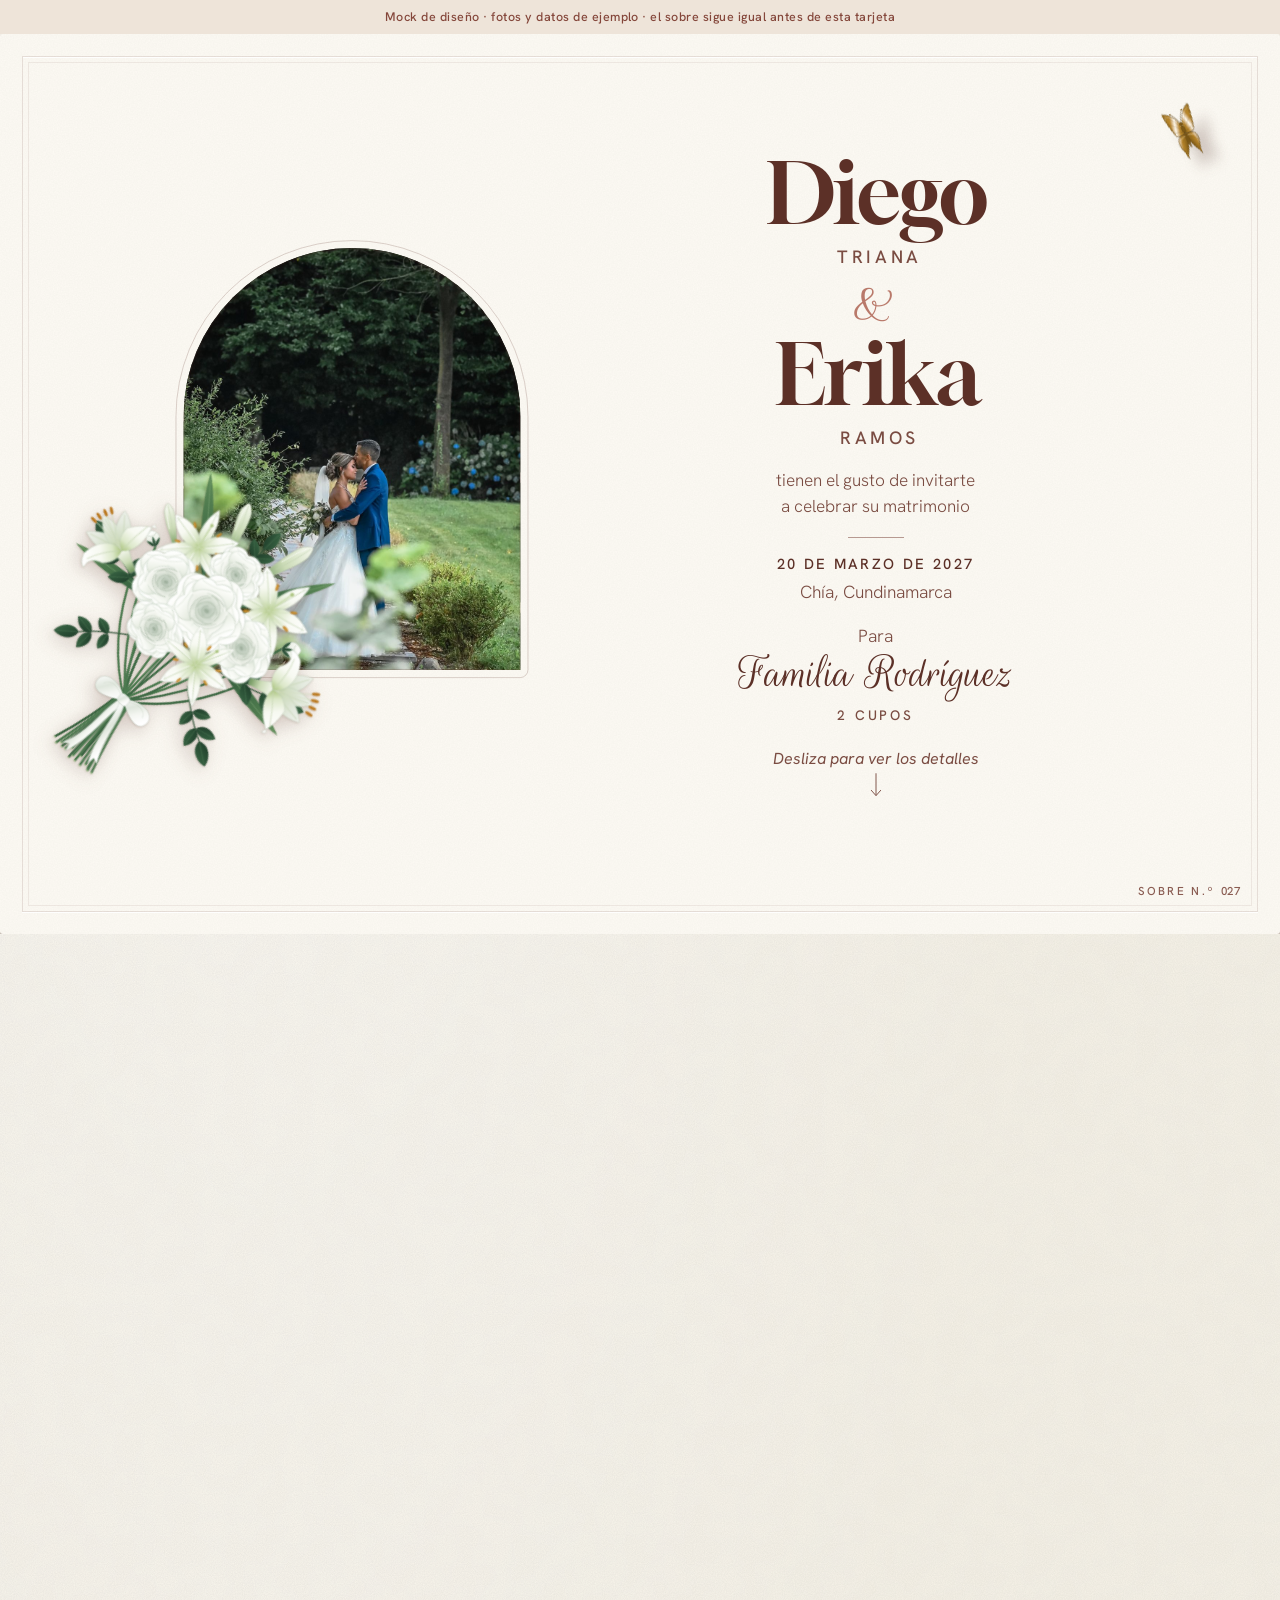
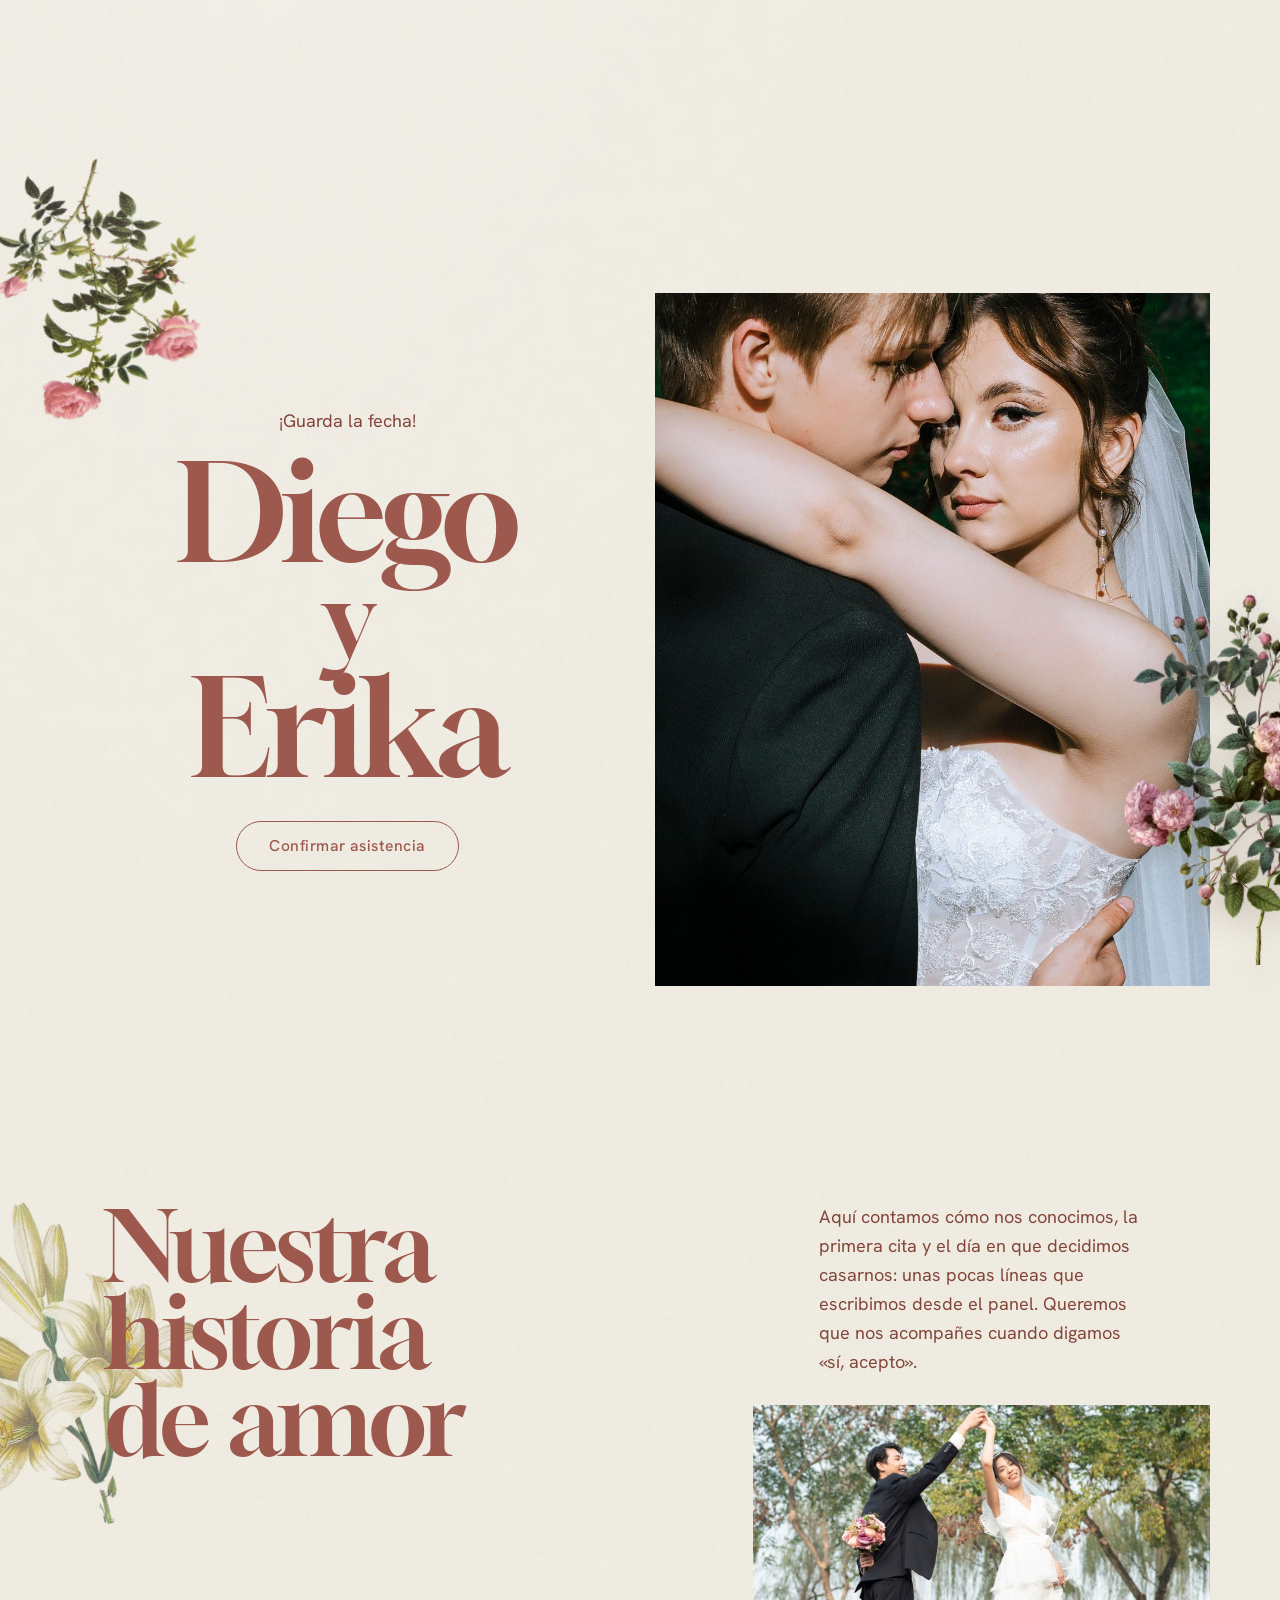
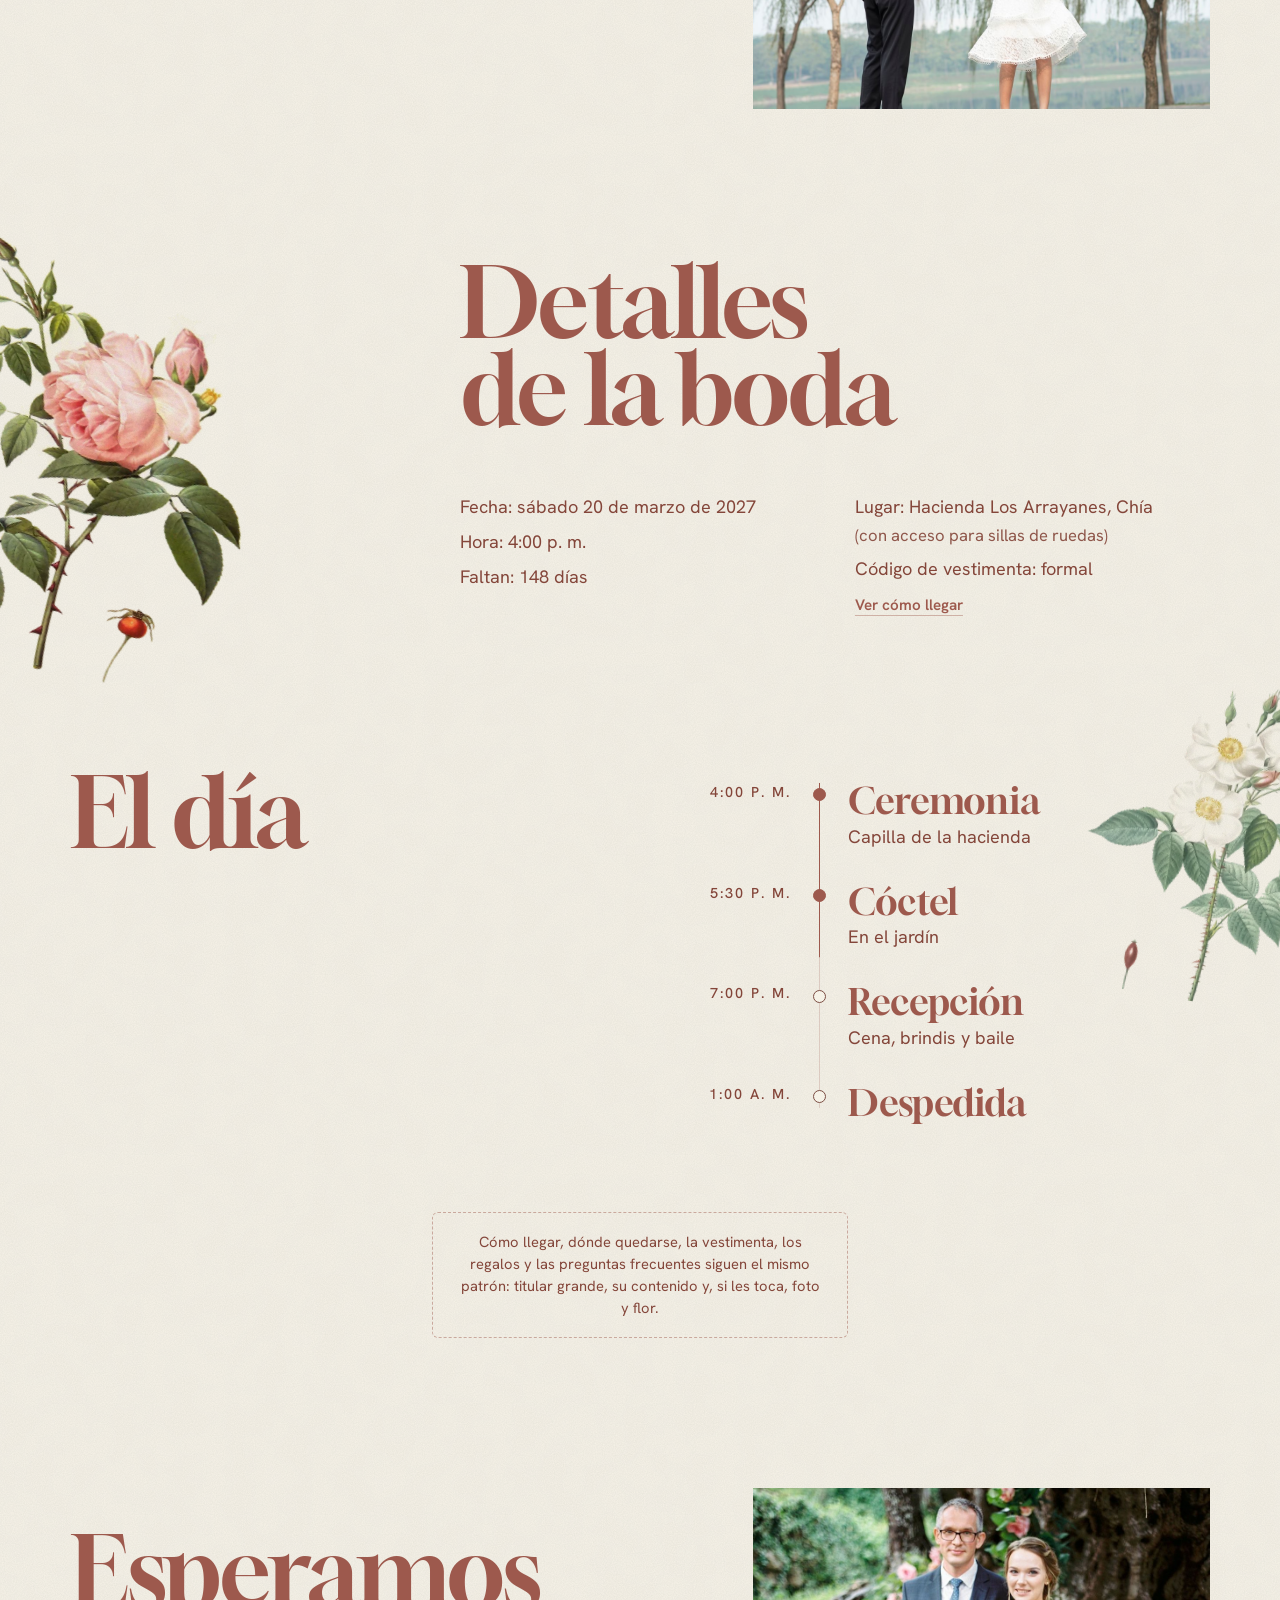
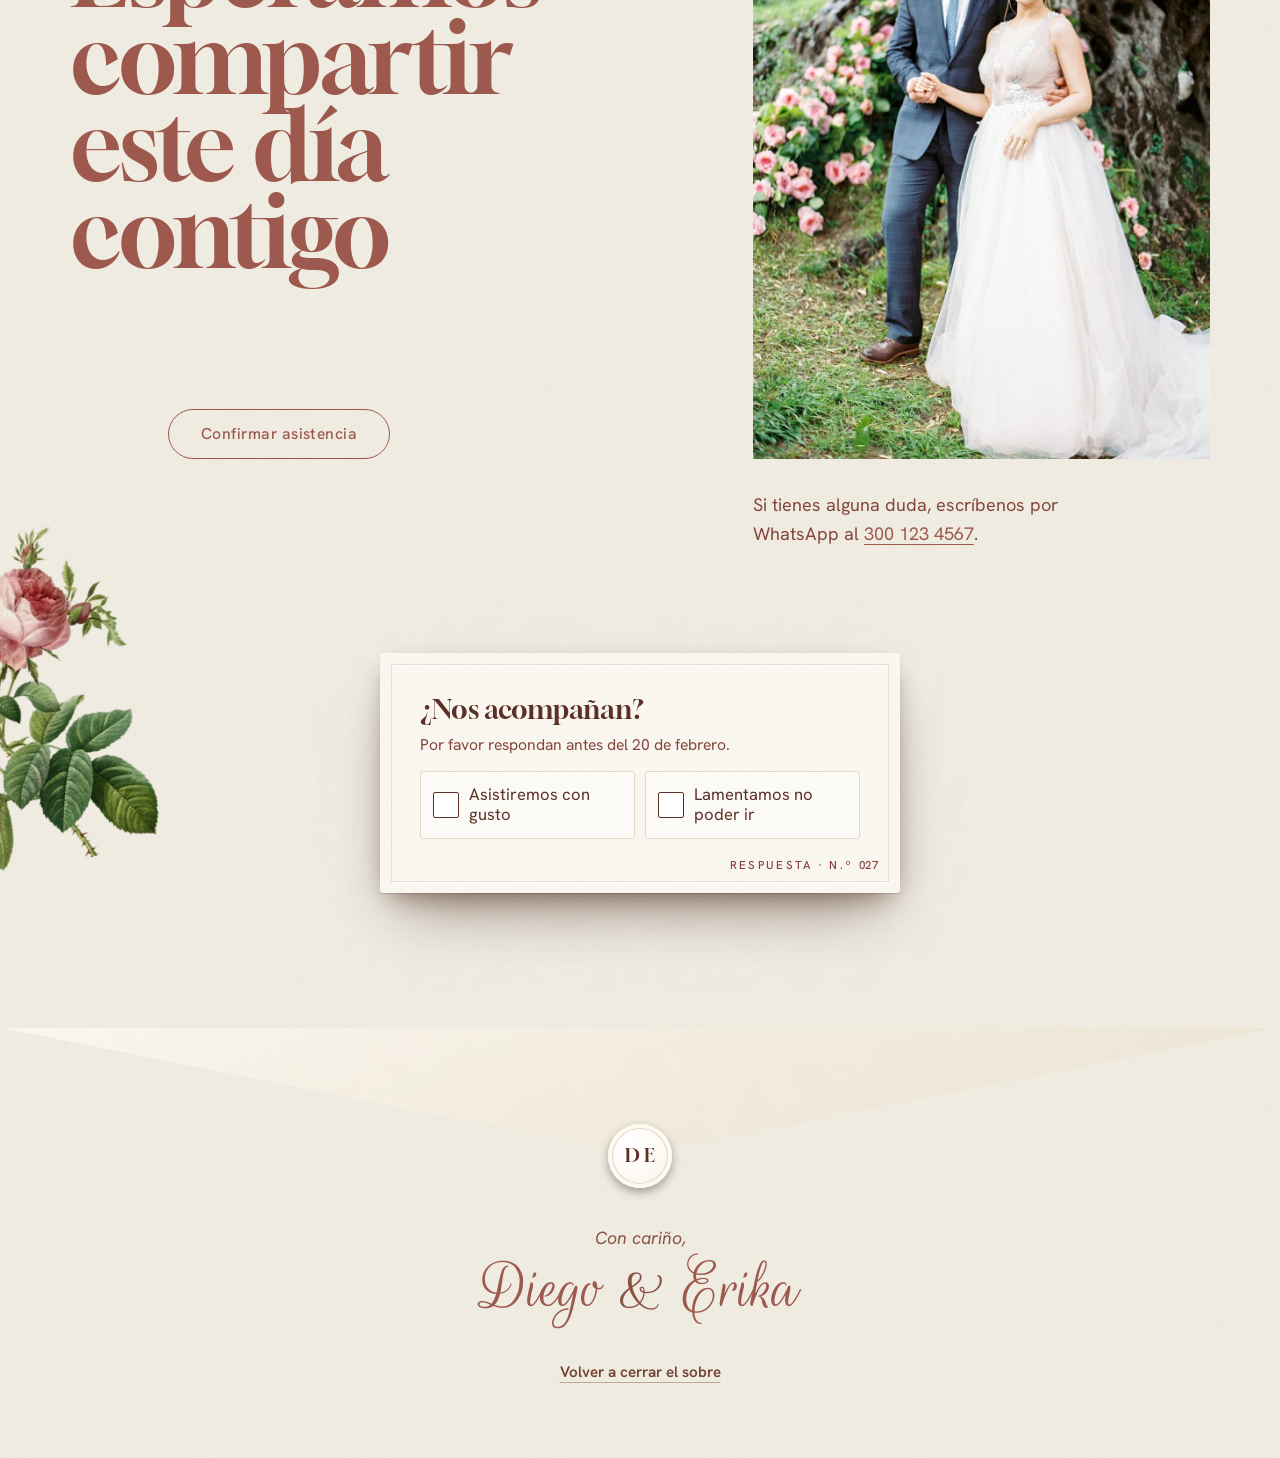
==== .impeccable/mocks/editorial/index.html @ 1a169502 "mesas, proveedores, tareas, etc" ====
<!doctype html>
<!--
  Mock de la Fase 0: la página editorial para que Mario la apruebe antes de
  tocar la invitación real. Usa el código real de la tarjeta, el ramo, los
  destellos, la mariposa, el hilo del itinerario y la tarjeta de respuesta;
  los colores y las letras nuevas van en editorial.css como variables.
  data-paleta="rosa" solo le dice a destellos.js que el suelo es claro.
-->
<html lang="es-CO" class="scroll-vivo" data-paleta="rosa" data-letra="editorial">
<head>
  <meta charset="utf-8">
  <meta name="viewport" content="width=device-width, initial-scale=1, viewport-fit=cover">
  <title>Diego &amp; Erika · Mock editorial</title>
  <meta name="robots" content="noindex">
  <meta name="theme-color" content="#f6f2e7">
  <link rel="preconnect" href="https://fonts.googleapis.com">
  <link rel="preconnect" href="https://fonts.gstatic.com" crossorigin>
  <link rel="stylesheet" href="https://fonts.googleapis.com/css2?family=Gloock&family=Hanken+Grotesk:ital,wght@0,300;0,400;0,500;0,600;1,300;1,400&family=Rouge+Script&display=swap">
  <link rel="stylesheet" href="../../../assets/base.css">
  <link rel="stylesheet" href="../../../assets/invitacion.css">
  <link rel="stylesheet" href="../../../assets/mariposa.css">
  <link rel="stylesheet" href="editorial.css">
  <script src="../../../assets/estilos.js"></script>
</head>
<body>
  <div class="destellos" aria-hidden="true"><canvas></canvas></div>

  <p class="mock-aviso">Mock de diseño · fotos y datos de ejemplo · el sobre sigue igual antes de esta tarjeta</p>

  <main id="contenido">
    <!-- La tarjeta a pantalla completa, como hoy: al bajar se asienta sobre la mesa -->
    <section class="portada" id="portada" aria-labelledby="nombres">
      <div class="portada-escenario">
        <article class="tarjeta tarjeta-invitacion" id="tarjeta">
          <div class="retrato">
            <figure class="retrato-marco">
              <div class="retrato-foto"><img src="fotos/portada.jpg" alt="" style="object-position: 50% 30%"></div>
            </figure>
            <div class="ramo-lugar" id="ramo"></div>
          </div>
          <div class="tarjeta-cuerpo">
            <h1 class="nombres" id="nombres">
              <span class="nombre">Diego</span>
              <span class="apellido">Triana</span>
              <span class="y" aria-label="y">&amp;</span>
              <span class="nombre">Erika</span>
              <span class="apellido">Ramos</span>
            </h1>
            <p class="invitacion-texto">tienen el gusto de invitarte a celebrar su matrimonio</p>
            <div class="invitacion-cuando">
              <p class="invitacion-fecha">20 de marzo de 2027</p>
              <p class="invitacion-ciudad">Chía, Cundinamarca</p>
            </div>
            <p class="invitacion-para">
              <span class="para-de">Para</span>
              <span class="para-nombre">Familia Rodríguez</span>
              <span class="para-cupos">2 cupos</span>
            </p>
            <a class="portada-pista" href="#inicio">
              <span>Desliza para ver los detalles</span>
              <svg viewBox="0 0 24 40" aria-hidden="true"><path d="M12 3v32M5 28l7 8 7-8" /></svg>
            </a>
          </div>
          <p class="tarjeta-marca">Sobre N.º <span class="cifra">027</span></p>
        </article>
      </div>
    </section>

    <!-- La página editorial -->
    <div class="pagina">
      <section class="seccion seccion-inicio" id="inicio" aria-labelledby="inicio-titulo">
        <img class="flor flor-colgante" src="../../../assets/flores/rosa-sepium-600.webp"
          srcset="../../../assets/flores/rosa-sepium-600.webp 494w, ../../../assets/flores/rosa-sepium.webp 987w"
          sizes="(min-width: 960px) 17vw, 34vw" width="987" height="1200" alt="" loading="lazy" decoding="async">
        <div class="inicio-texto">
          <p class="inicio-frase">¡Guarda la fecha!</p>
          <h2 class="inicio-nombres" id="inicio-titulo">
            <span>Diego</span>
            <span class="inicio-y">y</span>
            <span>Erika</span>
          </h2>
          <a class="pildora" href="#responder">Confirmar asistencia</a>
        </div>
        <figure class="foto foto-inicio">
          <img src="fotos/hero.jpg" width="933" height="1400" alt="Diego y Erika" loading="lazy" decoding="async">
          <img class="flor flor-esquina" src="../../../assets/flores/rosa-multiflora-carnea-600.webp"
            srcset="../../../assets/flores/rosa-multiflora-carnea-600.webp 415w, ../../../assets/flores/rosa-multiflora-carnea.webp 830w"
            sizes="(min-width: 960px) 15vw, 36vw" width="830" height="1200" alt="" loading="lazy" decoding="async">
        </figure>
      </section>

      <section class="seccion seccion-historia" id="historia" aria-labelledby="historia-titulo">
        <img class="flor flor-borde" src="../../../assets/flores/lilium-candidum-600.webp"
          srcset="../../../assets/flores/lilium-candidum-600.webp 507w, ../../../assets/flores/lilium-candidum.webp 1014w"
          sizes="(min-width: 960px) 22vw, 44vw" width="1014" height="1200" alt="" loading="lazy" decoding="async">
        <h2 class="titular" id="historia-titulo">Nuestra historia de amor</h2>
        <div class="historia-texto">
          <p>Aquí contamos cómo nos conocimos, la primera cita y el día en que decidimos casarnos: unas pocas líneas que escribimos desde el panel. Queremos que nos acompañes cuando digamos «sí, acepto».</p>
        </div>
        <figure class="foto foto-historia">
          <img src="fotos/historia.jpg" width="1400" height="865" alt="Diego y Erika bailando en un jardín" loading="lazy" decoding="async">
        </figure>
      </section>

      <section class="seccion seccion-detalles" id="detalles" aria-labelledby="detalles-titulo">
        <img class="flor flor-lateral" src="../../../assets/flores/rosa-indica-fragrans-600.webp"
          srcset="../../../assets/flores/rosa-indica-fragrans-600.webp 501w, ../../../assets/flores/rosa-indica-fragrans.webp 1003w"
          sizes="(min-width: 960px) 26vw, 50vw" width="1003" height="1200" alt="" loading="lazy" decoding="async">
        <h2 class="titular" id="detalles-titulo">Detalles de la boda</h2>
        <dl class="datos">
          <div class="datos-grupo">
            <div><dt>Fecha</dt><dd>sábado 20 de marzo de 2027</dd></div>
            <div><dt>Hora</dt><dd>4:00 p. m.</dd></div>
            <div><dt>Faltan</dt><dd>148 días</dd></div>
          </div>
          <div class="datos-grupo">
            <div><dt>Lugar</dt><dd>Hacienda Los Arrayanes, Chía <span class="datos-nota">(con acceso para sillas de ruedas)</span></dd></div>
            <div><dt>Código de vestimenta</dt><dd>formal</dd></div>
            <div><a class="enlace-accion" href="#llegar">Ver cómo llegar</a></div>
          </div>
        </dl>
      </section>

      <section class="seccion seccion-itinerario" id="itinerario" aria-labelledby="itinerario-titulo">
        <img class="flor flor-derecha" src="../../../assets/flores/rosa-damascena-subalba-600.webp"
          srcset="../../../assets/flores/rosa-damascena-subalba-600.webp 452w, ../../../assets/flores/rosa-damascena-subalba.webp 905w"
          sizes="(min-width: 960px) 20vw, 40vw" width="905" height="1200" alt="" loading="lazy" decoding="async">
        <h2 class="titular" id="itinerario-titulo">El día</h2>
        <div class="dia">
          <span class="dia-hilo" aria-hidden="true"></span>
          <ol class="dia-lista">
            <li class="dia-momento"><p class="dia-hora">4:00 p. m.</p><span class="dia-punto" aria-hidden="true"></span><div class="dia-texto"><h3 class="dia-titulo">Ceremonia</h3><p class="dia-detalle">Capilla de la hacienda</p></div></li>
            <li class="dia-momento"><p class="dia-hora">5:30 p. m.</p><span class="dia-punto" aria-hidden="true"></span><div class="dia-texto"><h3 class="dia-titulo">Cóctel</h3><p class="dia-detalle">En el jardín</p></div></li>
            <li class="dia-momento"><p class="dia-hora">7:00 p. m.</p><span class="dia-punto" aria-hidden="true"></span><div class="dia-texto"><h3 class="dia-titulo">Recepción</h3><p class="dia-detalle">Cena, brindis y baile</p></div></li>
            <li class="dia-momento"><p class="dia-hora">1:00 a. m.</p><span class="dia-punto" aria-hidden="true"></span><div class="dia-texto"><h3 class="dia-titulo">Despedida</h3></div></li>
          </ol>
        </div>
      </section>

      <p class="otras-secciones">Cómo llegar, dónde quedarse, la vestimenta, los regalos y las preguntas frecuentes siguen el mismo patrón: titular grande, su contenido y, si les toca, foto y flor.</p>

      <section class="seccion seccion-cierre" id="responder" aria-labelledby="cierre-titulo">
        <img class="flor flor-pie" src="../../../assets/flores/rosa-centifolia-foliacea-600.webp"
          srcset="../../../assets/flores/rosa-centifolia-foliacea-600.webp 439w, ../../../assets/flores/rosa-centifolia-foliacea.webp 877w"
          sizes="(min-width: 960px) 21vw, 46vw" width="877" height="1200" alt="" loading="lazy" decoding="async">
        <h2 class="titular" id="cierre-titulo">Esperamos compartir este día contigo</h2>
        <figure class="foto foto-cierre">
          <img src="fotos/cierre.jpg" width="1041" height="1400" alt="Diego y Erika en el jardín" loading="lazy" decoding="async">
        </figure>
        <p class="cierre-contacto">Si tienes alguna duda, escríbenos por WhatsApp al <a href="#responder">300 123 4567</a>.</p>
        <a class="pildora cierre-pildora" href="#respuesta" data-abrir-respuesta>Confirmar asistencia</a>

        <!-- La tarjeta de respuesta de hoy: se reparte sobre la mesa al llegar a ella -->
        <article class="tarjeta tarjeta-respuesta" id="respuesta" aria-live="polite">
          <p class="tarjeta-marca">Respuesta · N.º <span class="cifra">027</span></p>
          <div class="respuesta-cuerpo">
            <form class="respuesta-form" novalidate>
              <fieldset>
                <legend class="respuesta-titulo">¿Nos acompañan?</legend>
                <p class="respuesta-sub">Por favor respondan antes del 20 de febrero.</p>
                <div class="eleccion-opciones">
                  <label class="opcion"><input type="radio" name="asiste" value="si"><span class="opcion-caja"><svg viewBox="0 0 30 30" aria-hidden="true"><path d="M6 16l6 7L26 4"/></svg></span><span>Asistiremos con gusto</span></label>
                  <label class="opcion"><input type="radio" name="asiste" value="no"><span class="opcion-caja"><svg viewBox="0 0 30 30" aria-hidden="true"><path d="M6 16l6 7L26 4"/></svg></span><span>Lamentamos no poder ir</span></label>
                </div>
              </fieldset>
              <div class="respuesta-detalle" hidden>
                <div class="cuantos" data-cuantos>
                  <span class="campo-etiqueta" id="cuantos-etiqueta">¿Cuántos irán?</span>
                  <div class="contador" role="group" aria-labelledby="cuantos-etiqueta">
                    <button type="button" class="contador-boton" data-menos aria-label="Uno menos"><svg class="icono" viewBox="0 0 24 24" aria-hidden="true"><path d="M5 12h14"/></svg></button>
                    <output class="contador-valor" aria-live="polite">2</output>
                    <button type="button" class="contador-boton" data-mas aria-label="Uno más" disabled><svg class="icono" viewBox="0 0 24 24" aria-hidden="true"><path d="M12 5v14M5 12h14"/></svg></button>
                    <span class="contador-de">de 2 cupos</span>
                  </div>
                </div>
                <label class="mensaje-campo">
                  <span class="campo-etiqueta">Unas palabras para Diego y Erika <em>(opcional)</em></span>
                  <textarea name="mensaje" rows="3" maxlength="1000"></textarea>
                </label>
                <button class="boton-responder" type="submit">Enviar respuesta</button>
              </div>
            </form>
          </div>
        </article>
      </section>
    </div>

    <footer class="remite">
      <div class="remite-solapa" aria-hidden="true"></div>
      <div class="remite-sello" aria-hidden="true"><span>D</span><span>E</span></div>
      <p class="remite-con">Con cariño,</p>
      <p class="remite-firma">Diego <i>&amp;</i> Erika</p>
      <button class="enlace-accion remite-volver" type="button">Volver a cerrar el sobre</button>
    </footer>
  </main>

  <script src="../../../assets/destellos.js"></script>
  <script src="../../../assets/ramo.js"></script>
  <script src="../../../assets/mariposa.js"></script>
  <script>
    // Las escenas de la invitación real, copiadas tal cual de invitacion.js
    // (la tarjeta que se asienta, el hilo del día y la respuesta que se reparte).
    (function () {
      const doc = document.documentElement;
      const $ = (s, r = document) => r.querySelector(s);
      const $$ = (s, r = document) => Array.from(r.querySelectorAll(s));
      const reducido = matchMedia('(prefers-reduced-motion: reduce)').matches;
      if (reducido) doc.classList.remove('scroll-vivo');

      const ramo = Ramo.crear($('#ramo'), { semilla: 7, sombra: false });
      if (!reducido) document.fonts.ready.then(() => Ramo.florecer(ramo));

      const escenas = [];
      let pedido = false;
      const limitar = (x) => Math.min(1, Math.max(0, x));
      function recorrido(r) {
        const largo = r.height - innerHeight;
        return largo > 0 ? limitar(-r.top / largo) : 0;
      }
      function pedirCuadro() {
        if (pedido) return;
        pedido = true;
        requestAnimationFrame(() => { pedido = false; escenas.forEach((s) => s()); });
      }
      if (!reducido) {
        const seccion = $('#portada');
        const escenario = $('.portada-escenario', seccion);
        escenas.push(() => {
          const r = seccion.getBoundingClientRect();
          if (r.bottom < 0) return;
          escenario.style.setProperty('--p', recorrido(r).toFixed(4));
        });
      }
      const caja = $('.dia');
      escenas.push(() => {
        const r = caja.getBoundingClientRect();
        if (r.bottom < -innerHeight || r.top > innerHeight * 2) return;
        const linea = innerHeight * 0.62;
        const puntos = $$('.dia-punto', caja).map((p) => p.getBoundingClientRect());
        caja.style.setProperty('--hilo', reducido ? 1 : limitar((linea - r.top) / r.height).toFixed(4));
        $$('.dia-momento', caja).forEach((m, i) => {
          m.classList.toggle('alcanzado', reducido || puntos[i].top + puntos[i].height / 2 <= linea);
        });
      });
      addEventListener('scroll', pedirCuadro, { passive: true });
      addEventListener('resize', pedirCuadro);
      pedirCuadro();

      const tarjeta = $('#respuesta');
      if (!reducido && 'IntersectionObserver' in window) {
        tarjeta.classList.add('por-repartir');
        const io = new IntersectionObserver((e) => {
          if (!e.some((x) => x.isIntersecting)) return;
          tarjeta.classList.remove('por-repartir');
          io.disconnect();
        });
        io.observe(tarjeta);
      }

      // Lo justo del formulario para probar el diseño.
      const detalle = $('.respuesta-detalle');
      $$('input[name="asiste"]').forEach((r) => r.addEventListener('change', () => {
        detalle.hidden = false;
        $('[data-cuantos]').hidden = r.value !== 'si';
      }));
      const valor = $('.contador-valor');
      $('[data-menos]').addEventListener('click', () => {
        valor.value = valor.textContent = Math.max(1, +valor.textContent - 1);
        $('[data-menos]').disabled = valor.textContent === '1';
        $('[data-mas]').disabled = false;
      });
      $('[data-mas]').addEventListener('click', () => {
        valor.value = valor.textContent = Math.min(2, +valor.textContent + 1);
        $('[data-mas]').disabled = valor.textContent === '2';
        $('[data-menos]').disabled = false;
      });
      $('.respuesta-form').addEventListener('submit', (e) => e.preventDefault());
    })();
  </script>
</body>
</html>
---- assets/base.css ----
/* Fundamentos compartidos por la invitación y el panel. */

:root {
  /* Cartulina del sobre: el suelo de toda la invitación */
  --verde: #1c3a2d;
  --verde-hondo: #11261c;
  --verde-medio: #24493a;
  --verde-forro: #2a4d3c;
  --verde-luz: #3e6a52;
  --salvia: #a3bcaa;
  --salvia-clara: #cfdcd2;
  /* Lo que se escribe directamente sobre la cartulina (nombre del sobre, firma) */
  --tinta-sobre: #f6f5ef;

  /* Tarjetas de algodón y tinta */
  --algodon: #f6f5ef;
  --algodon-hondo: #ecebe2;
  --algodon-sombra: #dcdfd3;
  --tinta: #15271e;
  --tinta-suave: #4b5f55;
  --tinta-tenue: #5d7066;
  --linea: #cdd5cb;

  /* Polen del lirio: solo para responder y su sello */
  --polen: #d6981f;
  --polen-claro: #e8b44c;
  --polen-hondo: #9a6a10;

  --declinado: #9b4a3c;

  /* Tono de las sombras y del anillo de foco; cada paleta los ajusta */
  --sombra: #081810;
  --foco: var(--polen);

  --f-grabada: 'Castoro Titling', 'Castoro', Georgia, serif;
  --f-texto: 'Castoro', Georgia, 'Times New Roman', serif;
  --f-mano: 'Rouge Script', 'Castoro', cursive;
  --f-ui: 'Hanken Grotesk', system-ui, -apple-system, 'Segoe UI', sans-serif;
  /* Las cifras nunca van en la romana grabada: su «1» se lee como «I». */
  --f-cifras: 'Castoro', Georgia, serif;

  --sal-papel: cubic-bezier(0.16, 1, 0.3, 1);
  --sal-suave: cubic-bezier(0.22, 1, 0.36, 1);
  --entra-papel: cubic-bezier(0.55, 0, 0.75, 0.2);

  --sombra-tarjeta:
    0 1px 1px color-mix(in srgb, var(--sombra) 18%, transparent),
    0 10px 24px -8px color-mix(in srgb, var(--sombra) 50%, transparent),
    0 32px 60px -24px color-mix(in srgb, var(--sombra) 60%, transparent);

  --grano: url("data:image/svg+xml,%3Csvg xmlns='http://www.w3.org/2000/svg' width='180' height='180'%3E%3Cfilter id='g' x='0' y='0' width='100%25' height='100%25'%3E%3CfeTurbulence type='fractalNoise' baseFrequency='.9' numOctaves='2' stitchTiles='stitch'/%3E%3CfeColorMatrix values='0 0 0 0 0 0 0 0 0 0 0 0 0 0 0 0 0 0 .16 0'/%3E%3C/filter%3E%3Crect width='100%25' height='100%25' filter='url(%23g)'/%3E%3C/svg%3E");
  --fibra: url("data:image/svg+xml,%3Csvg xmlns='http://www.w3.org/2000/svg' width='512' height='512'%3E%3Cfilter id='f' x='0' y='0' width='100%25' height='100%25'%3E%3CfeTurbulence type='fractalNoise' baseFrequency='.035' numOctaves='4' seed='4' stitchTiles='stitch'/%3E%3CfeColorMatrix values='0 0 0 0 1 0 0 0 0 1 0 0 0 0 1 0 0 0 .09 -.02'/%3E%3C/filter%3E%3Crect width='100%25' height='100%25' filter='url(%23f)'/%3E%3C/svg%3E");

  color-scheme: light;
  accent-color: var(--verde-forro);
}

*,
*::before,
*::after {
  box-sizing: border-box;
}

html {
  overflow-x: clip;
  -webkit-text-size-adjust: 100%;
  text-size-adjust: 100%;
  scrollbar-color: var(--verde-luz) var(--verde-hondo);
}

body {
  margin: 0;
  font-family: var(--f-texto);
  color: var(--tinta);
  -webkit-font-smoothing: antialiased;
  -moz-osx-font-smoothing: grayscale;
  text-rendering: optimizeLegibility;
}

img,
svg {
  display: block;
  max-width: 100%;
}

button,
input,
textarea,
select {
  font: inherit;
  color: inherit;
}

button {
  cursor: pointer;
}

::selection {
  background: var(--polen-claro);
  color: var(--tinta);
}

input,
textarea {
  caret-color: var(--polen-hondo);
}

[tabindex='-1']:focus {
  outline: none;
}

:focus-visible {
  outline: 3px solid var(--foco);
  outline-offset: 3px;
  border-radius: 4px;
}

a {
  color: inherit;
  text-decoration-thickness: 1px;
  text-underline-offset: 0.22em;
}

.solo-lectores {
  position: absolute !important;
  width: 1px;
  height: 1px;
  padding: 0;
  margin: -1px;
  overflow: hidden;
  clip: rect(0 0 0 0);
  white-space: nowrap;
  border: 0;
}

.icono {
  width: 1.15em;
  height: 1.15em;
  flex: none;
  fill: none;
  stroke: currentColor;
  stroke-width: 1.7;
  stroke-linecap: round;
  stroke-linejoin: round;
}

/* Sello postal con borde perforado */
.sello-postal {
  --perfo: 7px;
  position: relative;
  padding: 5px;
  background: var(--algodon);
  -webkit-mask:
    linear-gradient(#000 0 0) content-box,
    radial-gradient(circle at 50% 50%, transparent 2.3px, #000 2.7px) calc(var(--perfo) / -2) calc(var(--perfo) / -2) / var(--perfo) var(--perfo) round;
  mask:
    linear-gradient(#000 0 0) content-box,
    radial-gradient(circle at 50% 50%, transparent 2.3px, #000 2.7px) calc(var(--perfo) / -2) calc(var(--perfo) / -2) / var(--perfo) var(--perfo) round;
  filter: drop-shadow(0 1px 1px rgba(0, 0, 0, 0.2));
}

.sello-postal svg {
  width: 100%;
  height: 100%;
}

/* Matasellos: tinta de sello con textura */
.matasellos {
  pointer-events: none;
}

.matasellos text {
  font-family: var(--f-grabada);
  fill: currentColor;
}

.matasellos .cifra,
.cifra {
  font-family: var(--f-cifras);
  font-variant-numeric: lining-nums;
}

.cifra {
  letter-spacing: 0.04em;
}

@media (prefers-reduced-motion: reduce) {
  *,
  *::before,
  *::after {
    animation-duration: 1ms !important;
    animation-delay: 0ms !important;
    animation-iteration-count: 1 !important;
    transition-duration: 1ms !important;
    transition-delay: 0ms !important;
    scroll-behavior: auto !important;
  }
}
---- assets/invitacion.css ----
/* Invitación: la suite del sobre. */

:root {
  --papel-claro: url("data:image/svg+xml,%3Csvg xmlns='http://www.w3.org/2000/svg' width='160' height='160'%3E%3Cfilter id='g' x='0' y='0' width='100%25' height='100%25'%3E%3CfeTurbulence type='fractalNoise' baseFrequency='.75' numOctaves='3' stitchTiles='stitch'/%3E%3CfeColorMatrix values='0 0 0 0 .2 0 0 0 0 .25 0 0 0 0 .2 0 0 0 .06 0'/%3E%3C/filter%3E%3Crect width='100%25' height='100%25' filter='url(%23g)'/%3E%3C/svg%3E");
  /* Valores de la paleta verde; assets/estilos.js los cambia por paleta */
  --cartulina-luz: #2f5d48;
  --cartulina-media: #27503e;
  --cartulina-honda: #1f4434;
  --brillo-suelo: rgba(62, 106, 82, 0.45);
  /* Destellos del fondo: el oro, su centro de luz, el halo y la sombra de las orillas */
  --destello: #f3d27e;
  --destello-luz: #fff7df;
  --destello-halo: rgba(232, 180, 76, 0.22);
  --destello-sombra: color-mix(in srgb, var(--sombra) 55%, transparent);
  --matasellos-sobre: var(--polen-claro);
  --barra-riel: var(--verde-hondo);
  --grano-suelo: var(--grano);
  --forro-img: url(forro.svg);
  --escala-nombres: 1;
  --escala-mano: 1;
  --cartulina: linear-gradient(158deg, var(--cartulina-luz) 0%, var(--cartulina-media) 42%, var(--cartulina-honda) 100%);
  --pliegues: url("data:image/svg+xml,%3Csvg xmlns='http://www.w3.org/2000/svg' viewBox='0 0 100 140' preserveAspectRatio='none'%3E%3Cpath d='M0 0L50 80L0 140Z' fill='%23000' fill-opacity='.1'/%3E%3Cpath d='M100 0L50 80L100 140Z' fill='%23000' fill-opacity='.05'/%3E%3Cpath d='M0 140L50 76L100 140Z' fill='%23fff' fill-opacity='.035'/%3E%3Cpath d='M0 140L50 76L100 140' fill='none' stroke='%23000' stroke-opacity='.28' stroke-width='.5' vector-effect='non-scaling-stroke'/%3E%3C/svg%3E");
}

html {
  background: var(--verde);
  scrollbar-color: var(--verde-luz) var(--barra-riel);
}

html:not(.intro) {
  scroll-behavior: smooth;
}

html.intro {
  overflow: hidden;
}

body {
  min-height: 100svh;
  overflow-x: clip;
  color: var(--tinta-sobre);
  background:
    var(--fibra),
    var(--grano-suelo),
    radial-gradient(90% 60% at 20% 0%, var(--brillo-suelo), transparent 70%),
    var(--verde);
  background-attachment: scroll;
}

/*
 * Destellos: una capa fija detrás de todas las piezas, también detrás del
 * sobre. Un halo dorado arriba y en las esquinas, las orillas en sombra y,
 * encima, el lienzo donde assets/destellos.js pinta el oro que titila.
 */
.destellos {
  position: fixed;
  inset: 0 0 auto;
  z-index: 0;
  height: 100vh;
  height: 100lvh;
  pointer-events: none;
  background:
    radial-gradient(75% 45% at 50% -6%, var(--destello-halo), transparent 72%),
    radial-gradient(55% 38% at 104% 96%, var(--destello-halo), transparent 70%),
    radial-gradient(50% 34% at -4% 70%, color-mix(in srgb, var(--destello-halo) 70%, transparent), transparent 70%),
    radial-gradient(140% 95% at 50% 42%, transparent 48%, var(--destello-sombra) 100%);
}

.destellos canvas {
  display: block;
  width: 100%;
  height: 100%;
}

main {
  position: relative;
  z-index: 1;
}

/* ---------- Escena del sobre ---------- */

/*
 * El sobre llena la pantalla, en teléfono y en computador. Sus piezas se miden
 * con el lado corto de la pantalla para guardar la proporción en vertical y en
 * apaisado. Atrás van el forro y la tarjeta; delante, el bolsillo y la solapa.
 */
.escena {
  position: relative;
  z-index: 40;
}

.escena-capa {
  position: fixed;
  inset: 0;
}

.escena-delante {
  z-index: 1;
  pointer-events: none;
}

html:not(.intro) .escena {
  display: none;
}

/*
 * Primera visita con los datos en Supabase: la página espera el estilo de la
 * boda antes de mostrarse, para no pintar un sobre verde que luego cambia.
 */
html.estilo-pendiente {
  background: var(--algodon-hondo);
}

html.estilo-pendiente body {
  opacity: 0;
}

body {
  transition: opacity 0.4s ease-out;
}

.sobre {
  --margen: clamp(22px, 6.5vw, 112px);
  --arriba: calc(env(safe-area-inset-top) + clamp(22px, 5svh, 60px));
  --sello-postal: clamp(76px, min(19vw, 17svh), 150px);
  --sello-cierre: clamp(64px, min(18vw, 14svh), 128px);
  position: absolute;
  inset: 0;
}

.sobre-delante {
  display: block;
  width: 100%;
  height: 100%;
  padding: 0;
  border: 0;
  background: none;
  color: inherit;
  text-align: left;
  pointer-events: auto;
  -webkit-tap-highlight-color: transparent;
}

.sobre-delante:focus-visible {
  outline-offset: -14px;
  border-radius: 0;
}

.abriendo .sobre-delante {
  cursor: default;
}

.sobre-frente,
.sobre-bolsillo-sombra,
.sobre-bolsillo,
.sobre-interior,
.sobre-carta,
.solapa {
  position: absolute;
}

.sobre-frente {
  inset: 0;
  overflow: hidden;
  background: var(--fibra), var(--cartulina);
}

.sobre-numero {
  position: absolute;
  top: calc(var(--arriba) + 0.4rem);
  left: var(--margen);
  font-family: var(--f-grabada);
  text-transform: uppercase;
  font-size: clamp(0.82rem, 0.5rem + 0.9vmin, 1.1rem);
  letter-spacing: 0.24em;
  color: var(--salvia-clara);
}

.sobre-sello {
  position: absolute;
  top: var(--arriba);
  right: var(--margen);
  width: var(--sello-postal);
  aspect-ratio: 70 / 86;
  transform: rotate(4deg);
}

.sobre-matasellos {
  position: absolute;
  top: calc(var(--arriba) - var(--sello-postal) * 0.06);
  right: calc(var(--margen) - var(--sello-postal) * 0.48);
  width: calc(var(--sello-postal) * 2.6);
  transform: rotate(-8deg);
  color: var(--matasellos-sobre);
  opacity: 0.9;
}

.sobre-matasellos[data-estado='declinado'] {
  color: var(--salvia-clara);
}

.sobre-direccion {
  position: absolute;
  left: max(var(--margen), 10%);
  right: var(--margen);
  top: 44%;
  display: grid;
  justify-items: start;
}

.sobre-para {
  font-family: var(--f-texto);
  font-style: italic;
  font-size: clamp(1.05rem, 0.8rem + 0.8vmin, 1.4rem);
  color: var(--salvia);
}

.sobre-nombre {
  font-family: var(--f-mano);
  font-size: calc(clamp(2.5rem, min(11.5vw, 7.5svh), 5.8rem) * var(--escala-mano));
  line-height: 1.04;
  color: var(--tinta-sobre);
  margin-top: 0.1em;
  min-height: 1.1em;
  text-wrap: balance;
}

.sobre-nombre.escribiendo {
  animation: escribir 1.6s var(--sal-suave) both;
}

@keyframes escribir {
  from { clip-path: inset(-20% 100% -30% 0); }
  to { clip-path: inset(-20% -5% -30% 0); }
}

.sobre-rubrica {
  width: min(78%, 30rem);
  height: auto;
  margin-top: -0.2rem;
  overflow: visible;
}

.sobre-rubrica path {
  fill: none;
  stroke: var(--tinta-sobre);
  stroke-width: 1.4;
  stroke-linecap: round;
  opacity: 0.75;
  stroke-dasharray: 240;
  stroke-dashoffset: 0;
}

.sobre-rubrica.escribiendo path {
  animation: rubrica 0.9s 1.2s var(--sal-suave) both;
}

@keyframes rubrica {
  from { stroke-dashoffset: 240; }
}

.sobre-cupos {
  margin-top: 0.55rem;
  font-family: var(--f-grabada);
  text-transform: uppercase;
  font-size: clamp(0.82rem, 0.55rem + 0.7vmin, 1.05rem);
  letter-spacing: 0.26em;
  color: var(--salvia);
}

/* En pantalla ancha la dirección va hacia el centro, como en un sobre apaisado */
@media (min-width: 640px) and (min-aspect-ratio: 1 / 1) {
  .sobre-direccion {
    left: 36%;
    top: 46%;
  }
}

/* Dorso: bolsillo con pliegues, solapa y sello de cierre */
.sobre-dorso {
  position: absolute;
  inset: 0;
  visibility: hidden;
}

[data-cara='dorso'] .sobre-dorso {
  visibility: visible;
}

[data-cara='dorso'] .sobre-frente {
  visibility: hidden;
}

/* El borde del bolsillo proyecta su sombra sobre la tarjeta que va dentro */
.sobre-bolsillo-sombra {
  inset: 0;
  filter: drop-shadow(0 -1px 4px color-mix(in srgb, var(--sombra) 45%, transparent));
}

.sobre-bolsillo {
  inset: 0;
  background: var(--pliegues) 0 0 / 100% 100%, var(--fibra), var(--cartulina);
  clip-path: polygon(0 0, 50% 40%, 100% 0, 100% 100%, 0 100%);
}

.sobre-interior {
  inset: 0;
  background:
    linear-gradient(to bottom, color-mix(in srgb, var(--verde-hondo) 45%, transparent), transparent 30%),
    var(--forro-img) 0 0 / clamp(150px, 18vmin, 210px);
}

/* La invitación espera dentro del sobre: se ve al levantar la solapa */
.sobre-carta {
  left: 6%;
  right: 6%;
  top: calc(var(--arriba) + 2svh);
  bottom: 0;
  background: var(--papel-claro), var(--algodon);
  box-shadow:
    inset 0 1px 0 rgba(255, 255, 255, 0.9),
    0 -2px 10px -2px color-mix(in srgb, var(--sombra) 45%, transparent);
}

.sobre-carta::before {
  content: '';
  position: absolute;
  inset: 14px 14px 0;
  border: 1px solid color-mix(in srgb, var(--tinta) 13%, transparent);
  border-bottom: 0;
}

.sobre-interior,
.sobre-carta {
  visibility: hidden;
}

[data-cara='dorso'] .sobre-interior,
[data-cara='dorso'] .sobre-carta {
  visibility: visible;
}

.solapa {
  left: 0;
  right: 0;
  top: 0;
  height: 54%;
  transform-origin: 50% 0;
}

.solapa-cerrada {
  display: grid;
  justify-items: center;
  align-content: start;
  filter: drop-shadow(0 3px 4px color-mix(in srgb, var(--sombra) 35%, transparent));
}

.solapa-forma {
  position: absolute;
  inset: 0;
  clip-path: polygon(0 0, 100% 0, 50% 100%);
  background:
    linear-gradient(to bottom, rgba(255, 255, 255, 0.07), rgba(0, 0, 0, 0.1)),
    var(--fibra),
    var(--cartulina);
}

.solapa-remite {
  position: relative;
  margin-top: calc(env(safe-area-inset-top) + 12svh);
  font-family: var(--f-mano);
  font-size: calc(clamp(1.4rem, min(6vw, 5.5svh), 2.8rem) * var(--escala-mano));
  color: var(--salvia-clara);
}

.solapa-remite i,
.remite-firma i {
  font-style: normal;
  color: var(--salvia);
}

.sobre-sello-cierre {
  position: absolute;
  left: 50%;
  top: 100%;
  width: var(--sello-cierre);
  aspect-ratio: 1;
  margin: calc(var(--sello-cierre) / -2) 0 0 calc(var(--sello-cierre) / -2);
  display: grid;
  grid-auto-flow: column;
  place-content: center;
  gap: 0.18em;
  border-radius: 50%;
  background: radial-gradient(circle at 35% 30%, #ffffff, var(--algodon) 55%, var(--algodon-hondo));
  box-shadow:
    inset 0 0 0 calc(var(--sello-cierre) * 0.06) var(--algodon),
    inset 0 0 0 calc(var(--sello-cierre) * 0.06 + 1px) var(--linea),
    0 3px 8px rgba(0, 0, 0, 0.35);
  font-family: var(--f-grabada);
  text-transform: uppercase;
  font-size: calc(var(--sello-cierre) * 0.24);
  color: var(--tinta);
}

.escena-pista {
  position: absolute;
  left: 0;
  right: 0;
  bottom: max(5svh, calc(env(safe-area-inset-bottom) + 20px));
  margin: 0;
  text-align: center;
  font-family: var(--f-texto);
  font-style: italic;
  font-size: clamp(1.1rem, 0.85rem + 0.7vmin, 1.4rem);
  color: var(--salvia-clara);
  animation: respirar 2.8s ease-in-out infinite;
}

.abriendo .escena-pista {
  opacity: 0;
  transition: opacity 0.3s;
  animation: none;
}

@keyframes respirar {
  0%, 100% { opacity: 0.55; }
  50% { opacity: 1; }
}

/* ---------- Portada: la tarjeta a pantalla completa ---------- */

/*
 * La tarjeta aparece a pantalla completa cuando el sobre se desvanece. Con
 * scroll-vivo, la sección es más alta que la pantalla y la tarjeta queda fija
 * mientras --p (0 → 1) la asienta sobre la mesa: se aleja, gira un poco y
 * aparece el verde alrededor.
 */
.portada {
  --alto-foto: min(24svh, 340px);
  --ancho-ramo: calc(var(--alto-foto) * 0.86);
  --p: 0;
  --asiento: 0.18;
  position: relative;
  height: 100svh;
}

.scroll-vivo .portada {
  height: 190svh;
}

.portada-escenario {
  position: sticky;
  top: 0;
  height: 100svh;
  overflow: hidden;
}

.intro main {
  visibility: hidden;
}

/* ---------- Tarjetas ---------- */

.tarjeta {
  position: relative;
  z-index: 1;
  width: min(100%, 440px);
  color: var(--tinta);
  background: var(--papel-claro), var(--algodon);
  border-radius: 3px;
  box-shadow: var(--sombra-tarjeta);
}

.tarjeta::before {
  content: '';
  position: absolute;
  inset: 11px;
  border: 1px solid color-mix(in srgb, var(--tinta) 13%, transparent);
  box-shadow: 0 1px 0 rgba(255, 255, 255, 0.9), inset 0 1px 0 rgba(255, 255, 255, 0.9);
  pointer-events: none;
}

.tarjeta-marca {
  position: absolute;
  right: 22px;
  bottom: 18px;
  margin: 0;
  font-family: var(--f-grabada);
  text-transform: uppercase;
  font-size: 0.66rem;
  letter-spacing: 0.22em;
  color: var(--tinta-tenue);
}

.tarjeta-invitacion {
  position: absolute;
  inset: 0;
  width: auto;
  display: grid;
  align-content: center;
  padding:
    max(28px, calc(env(safe-area-inset-top) + 22px))
    26px
    calc(36px + env(safe-area-inset-bottom));
  text-align: center;
  transform-origin: 50% 32%;
  transform:
    translate3d(0, calc(var(--p) * 3svh), 0)
    scale(calc(1 - var(--p) * var(--asiento)))
    rotate(calc(var(--p) * -1.4deg));
}

/* Doble filete de tarjeta grabada */
.tarjeta-invitacion::before {
  inset: 14px;
  outline: 1px solid color-mix(in srgb, var(--tinta) 8%, transparent);
  outline-offset: -6px;
}

.tarjeta-invitacion .tarjeta-marca {
  right: 28px;
  bottom: calc(26px + env(safe-area-inset-bottom));
}

.tarjeta-cuerpo {
  position: relative;
  z-index: 1;
}

.nombres {
  margin: 0;
  display: grid;
  justify-items: center;
  font-weight: 400;
}

.nombre {
  font-family: var(--f-grabada);
  text-transform: uppercase;
  font-size: calc(clamp(2.3rem, min(13vw, 6.4svh), 4.4rem) * var(--escala-nombres));
  line-height: 0.92;
  letter-spacing: 0.05em;
  padding-left: 0.05em;
}

.apellido {
  margin-top: min(0.55rem, 1.1svh);
  font-family: var(--f-grabada);
  text-transform: uppercase;
  font-size: 0.98rem;
  letter-spacing: 0.44em;
  padding-left: 0.44em;
  color: var(--tinta-suave);
}

.y {
  margin: min(0.4rem, 0.8svh) 0 min(0.25rem, 0.5svh);
  font-family: var(--f-mano);
  font-size: calc(clamp(2.4rem, 5.4svh, 3.2rem) * var(--escala-mano));
  line-height: 0.8;
  color: var(--verde-luz);
}

.invitacion-texto {
  max-width: 25ch;
  margin: clamp(0.8rem, 2.2svh, 1.6rem) auto 0;
  font-style: italic;
  font-size: 1.14rem;
  line-height: 1.45;
  color: var(--tinta-suave);
  text-wrap: balance;
}

.invitacion-cuando {
  margin-top: clamp(0.7rem, 2svh, 1.4rem);
  padding-top: clamp(0.7rem, 2svh, 1.1rem);
  position: relative;
}

.invitacion-cuando::before {
  content: '';
  position: absolute;
  top: 0;
  left: 50%;
  width: 56px;
  height: 1px;
  margin-left: -28px;
  background: var(--tinta-tenue);
  opacity: 0.6;
}

.invitacion-cuando p {
  margin: 0;
}

.invitacion-fecha {
  font-family: var(--f-grabada);
  text-transform: uppercase;
  font-size: 1.12rem;
  letter-spacing: 0.16em;
  line-height: 1.4;
  text-wrap: balance;
}

.invitacion-ciudad {
  margin-top: 0.3rem !important;
  font-size: 1.02rem;
  color: var(--tinta-suave);
}

.por-confirmar {
  font-family: var(--f-texto) !important;
  font-style: italic;
  letter-spacing: 0 !important;
  color: var(--tinta-tenue) !important;
  text-transform: none;
}

.invitacion-para {
  margin: clamp(0.8rem, 2.4svh, 1.6rem) 0 0;
  display: grid;
  justify-items: center;
}

.para-de {
  font-style: italic;
  font-size: 0.98rem;
  color: var(--tinta-suave);
}

.para-nombre {
  font-family: var(--f-mano);
  font-size: calc(clamp(2rem, 4.6svh, 2.6rem) * var(--escala-mano));
  line-height: 1.1;
  color: var(--tinta);
  text-wrap: balance;
}

.para-cupos {
  margin-top: 0.35rem;
  font-family: var(--f-grabada);
  text-transform: uppercase;
  font-size: 0.78rem;
  letter-spacing: 0.24em;
  color: var(--tinta-suave);
}

/*
 * La foto de los novios, impresa en un arco con su filete, y el ramo apoyado
 * en la esquina de abajo: las flores tapan solo esa esquina y los tallos
 * salen hacia el borde de la tarjeta. El arco se corre un poco a la derecha
 * para que foto y ramo queden centrados juntos.
 */
.retrato {
  --giro-ramo: 74deg;
  --ramo-x: 8%;
  --ramo-y: 70%;
  position: relative;
  justify-self: center;
  width: calc(var(--alto-foto) * 0.8);
  height: var(--alto-foto);
  margin-bottom: clamp(12px, 2svh, 28px);
  translate: calc(var(--alto-foto) * 0.12) 0;
}

.retrato-marco {
  position: absolute;
  inset: 0;
  margin: 0;
  border-radius: 999px 999px 2px 2px;
  outline: 1px solid color-mix(in srgb, var(--tinta) 20%, transparent);
  outline-offset: 5px;
}

.retrato-foto {
  position: relative;
  height: 100%;
  overflow: hidden;
  border-radius: inherit;
  background:
    linear-gradient(to bottom, color-mix(in srgb, var(--verde-hondo) 40%, transparent), transparent 50%),
    var(--forro-img) 50% 0 / 130px,
    var(--verde-forro);
}

.retrato-foto::after {
  content: '';
  position: absolute;
  inset: 0;
  border-radius: inherit;
  box-shadow: inset 0 0 0 1px color-mix(in srgb, var(--tinta) 16%, transparent), inset 0 2px 8px color-mix(in srgb, var(--sombra) 20%, transparent);
  pointer-events: none;
}

.retrato-foto img {
  width: 100%;
  height: 100%;
  object-fit: cover;
  object-position: 50% 30%;
}

/* Sin foto todavía: el arco deja ver el forro y, en modo local, dónde va el archivo */
.retrato-pendiente {
  position: absolute;
  left: 50%;
  top: 22%;
  width: max-content;
  max-width: 86%;
  margin: 0;
  padding: 7px 10px 8px;
  display: grid;
  gap: 2px;
  justify-items: center;
  translate: -50% 0;
  border-radius: 3px;
  background: color-mix(in srgb, var(--algodon) 94%, transparent);
  font-family: var(--f-ui);
  font-size: 0.72rem;
  line-height: 1.3;
  color: var(--tinta-suave);
  text-wrap: balance;
}

.retrato-pendiente b {
  font-family: var(--f-grabada);
  text-transform: uppercase;
  font-weight: 400;
  font-size: 0.74rem;
  letter-spacing: 0.14em;
  color: var(--tinta);
}


/* El centro de las flores cae sobre la esquina del arco y desde ahí gira */
.ramo-lugar {
  position: absolute;
  left: var(--ramo-x);
  top: var(--ramo-y);
  width: var(--ancho-ramo);
  aspect-ratio: 600 / 640;
  transform-origin: 50% 40%;
  transform:
    translate(-50%, -40%)
    translate3d(0, calc(var(--p) * -2svh), 0)
    rotate(calc(var(--giro-ramo) + var(--p) * -4deg));
  filter: drop-shadow(0 6px 10px color-mix(in srgb, var(--tinta) 22%, transparent)) drop-shadow(0 1px 1px color-mix(in srgb, var(--tinta) 18%, transparent));
  pointer-events: none;
  z-index: 2;
}

.ramo-lugar .ramo {
  width: 100%;
  height: 100%;
  overflow: visible;
}

.portada-pista {
  display: grid;
  justify-items: center;
  gap: 2px;
  width: max-content;
  min-height: 44px;
  margin: clamp(0.6rem, 2.2svh, 1.4rem) auto 0;
  padding: 4px 12px 0;
  font-style: italic;
  font-size: 1rem;
  color: var(--tinta-suave);
  text-decoration: none;
  white-space: nowrap;
  opacity: calc(1 - var(--p) * 5);
}

.portada-pista svg {
  width: 16px;
  height: 28px;
  overflow: visible;
}

.portada-pista path {
  fill: none;
  stroke: currentColor;
  stroke-width: 1.4;
  stroke-linecap: round;
  stroke-linejoin: round;
  stroke-dasharray: 60;
  animation: bajar 2.6s var(--sal-suave) infinite;
}

@keyframes bajar {
  0% { stroke-dashoffset: 60; }
  55%, 100% { stroke-dashoffset: 0; }
}

.recien-abierta .portada-pista {
  animation: aparecer 0.8s 2.2s ease-out both;
}

/* Teléfonos bajos: la tarjeta aprieta su interlineado y la pista queda en flecha */
@media (max-height: 740px) {
  .portada {
    --alto-foto: min(21svh, 340px);
  }

  .tarjeta-invitacion {
    padding-bottom: calc(40px + env(safe-area-inset-bottom));
  }

  .invitacion-texto {
    font-size: 1.04rem;
    line-height: 1.38;
  }

  .invitacion-fecha {
    font-size: 1.02rem;
  }

  .para-de,
  .invitacion-ciudad {
    font-size: 0.94rem;
  }

  .portada-pista span {
    position: absolute;
    width: 1px;
    height: 1px;
    overflow: hidden;
    clip: rect(0 0 0 0);
    white-space: nowrap;
  }

  .portada-pista {
    margin-top: 0.3rem;
  }
}

/* ---------- Tarjeta de respuesta ---------- */

.tarjeta-respuesta {
  width: min(100%, 520px);
  padding: 30px 24px 50px;
  transform: rotate(0.7deg);
  transition: opacity 0.6s ease-out, transform 1s var(--sal-papel);
}

/* Se reparte sobre la mesa cuando el invitado llega a ella */
.tarjeta-respuesta.por-repartir {
  opacity: 0;
  transform: translateY(70px) rotate(6deg);
}

.respuesta-titulo {
  margin: 0;
  padding: 0;
  font-family: var(--f-grabada);
  text-transform: uppercase;
  font-weight: 400;
  font-size: 1.5rem;
  letter-spacing: 0.07em;
  line-height: 1.2;
}

.respuesta-sub {
  margin: 0.45rem 0 0;
  font-size: 1rem;
  line-height: 1.45;
  color: var(--tinta-suave);
}

.respuesta-form fieldset {
  margin: 0;
  padding: 0;
  border: 0;
  min-width: 0;
}

.eleccion-opciones {
  display: grid;
  grid-template-columns: 1fr 1fr;
  gap: 10px;
  margin-top: 0.85rem;
}

.respuesta-form .respuesta-sub {
  margin-top: 0.4rem;
  font-size: 0.98rem;
}

.opcion {
  position: relative;
  display: grid;
  grid-template-columns: auto 1fr;
  align-items: center;
  gap: 10px;
  min-height: 60px;
  padding: 10px 12px;
  border: 1px solid var(--linea);
  border-radius: 3px;
  background: rgba(255, 255, 255, 0.5);
  font-size: 1.04rem;
  line-height: 1.2;
  cursor: pointer;
  transition: border-color 0.2s, background-color 0.2s;
}

.opcion:hover {
  border-color: var(--tinta-tenue);
  background: #fff;
}

.opcion input {
  position: absolute;
  opacity: 0;
  pointer-events: none;
}

.opcion-caja {
  width: 26px;
  height: 26px;
  border: 1.5px solid var(--tinta);
  border-radius: 2px;
  display: grid;
  place-items: center;
  background: #fff;
}

.opcion-caja svg {
  width: 30px;
  height: 30px;
  margin: -6px -4px 0 0;
  overflow: visible;
}

.opcion-caja path {
  fill: none;
  stroke: var(--tinta);
  stroke-width: 2.6;
  stroke-linecap: round;
  stroke-linejoin: round;
  stroke-dasharray: 40;
  stroke-dashoffset: 40;
  transition: stroke-dashoffset 0.35s var(--sal-suave);
}

.opcion input:checked + .opcion-caja path {
  stroke-dashoffset: 0;
}

.opcion:has(input:checked) {
  border-color: var(--tinta);
  background: #fff;
}

.opcion:has(input:focus-visible) {
  outline: 3px solid var(--polen);
  outline-offset: 2px;
}

.respuesta-detalle {
  display: grid;
  gap: 1.3rem;
  margin-top: 1.4rem;
}

.respuesta-detalle[hidden] {
  display: none;
}

.cuantos {
  display: grid;
  gap: 0.5rem;
}

.campo-etiqueta {
  font-size: 1rem;
  color: var(--tinta-suave);
}

.campo-etiqueta em {
  font-style: italic;
  color: var(--tinta-tenue);
}

.contador {
  display: flex;
  align-items: center;
  gap: 14px;
}

.contador-boton {
  width: 48px;
  height: 48px;
  display: grid;
  place-items: center;
  border: 1.5px solid var(--tinta);
  border-radius: 50%;
  background: #fff;
  color: var(--tinta);
  transition: background-color 0.2s, opacity 0.2s;
}

.contador-boton:hover:not(:disabled) {
  background: var(--algodon-hondo);
}

.contador-boton:disabled {
  opacity: 0.3;
  cursor: not-allowed;
}

.contador-valor {
  min-width: 1.6em;
  text-align: center;
  font-family: var(--f-cifras);
  font-size: 2.2rem;
  line-height: 1;
  font-variant-numeric: tabular-nums;
}

.contador-de {
  font-style: italic;
  color: var(--tinta-suave);
}

.mensaje-campo {
  display: grid;
  gap: 0.3rem;
}

.mensaje-campo textarea {
  width: 100%;
  min-height: 98px;
  padding: 0 2px;
  border: 0;
  border-radius: 0;
  resize: vertical;
  background:
    repeating-linear-gradient(to bottom, transparent 0, transparent 31px, var(--linea) 31px, var(--linea) 32px);
  font-family: var(--f-texto);
  font-style: italic;
  font-size: 1.08rem;
  line-height: 32px;
  color: var(--tinta);
}

.mensaje-campo textarea:focus {
  outline: none;
  background:
    repeating-linear-gradient(to bottom, transparent 0, transparent 31px, var(--tinta-tenue) 31px, var(--tinta-tenue) 32px);
}

.mensaje-campo textarea::placeholder {
  color: var(--tinta-tenue);
}

/* Preguntas opcionales (alergias, canción): un solo renglón, como el mensaje */
.renglon-campo {
  display: grid;
  gap: 0.3rem;
}

.renglon-campo[hidden] {
  display: none;
}

.renglon-campo input {
  width: 100%;
  min-height: 44px;
  padding: 6px 2px 4px;
  border: 0;
  border-bottom: 1px solid var(--linea);
  border-radius: 0;
  background: transparent;
  font-family: var(--f-texto);
  font-style: italic;
  font-size: 1.08rem;
  color: var(--tinta);
}

.renglon-campo input:focus {
  outline: none;
  border-bottom-color: var(--tinta-tenue);
}

.renglon-campo input::placeholder {
  color: var(--tinta-tenue);
}

.boton-responder {
  min-height: 58px;
  padding: 0 22px;
  display: inline-flex;
  align-items: center;
  justify-content: center;
  gap: 10px;
  border: 0;
  border-radius: 3px;
  background: var(--polen);
  color: var(--tinta);
  font-family: var(--f-grabada);
  text-transform: uppercase;
  font-size: 1.02rem;
  letter-spacing: 0.16em;
  box-shadow: inset 0 1px 0 rgba(255, 255, 255, 0.35), 0 2px 0 var(--polen-hondo), 0 8px 16px -8px color-mix(in srgb, var(--sombra) 40%, transparent);
  transition: background-color 0.2s, transform 0.15s var(--sal-suave), box-shadow 0.15s;
}

.boton-responder:hover:not(:disabled) {
  background: var(--polen-claro);
}

.boton-responder:active:not(:disabled) {
  transform: translateY(2px);
  box-shadow: inset 0 1px 0 rgba(255, 255, 255, 0.35), 0 0 0 var(--polen-hondo), 0 4px 10px -6px color-mix(in srgb, var(--sombra) 40%, transparent);
}

.boton-responder:disabled {
  cursor: progress;
  opacity: 0.75;
}

.boton-responder .girando {
  width: 18px;
  height: 18px;
  border: 2px solid currentColor;
  border-right-color: transparent;
  border-radius: 50%;
  animation: girar 0.8s linear infinite;
}

@keyframes girar {
  to { transform: rotate(360deg); }
}

.respuesta-error {
  margin: 0;
  font-family: var(--f-ui);
  font-size: 0.95rem;
  line-height: 1.4;
  color: var(--declinado);
}

.respuesta-error:empty {
  display: none;
}

.respuesta-nota {
  margin: 1rem 0 0;
  padding: 10px 12px;
  border: 1px dashed var(--linea);
  font-family: var(--f-ui);
  font-size: 0.9rem;
  line-height: 1.45;
  color: var(--tinta-suave);
}

/* Respondida: el matasellos se queda */
.respuesta-hecha {
  position: relative;
}

.respuesta-hecha .matasellos {
  position: absolute;
  top: -14px;
  right: -8px;
  width: 104px;
  transform: rotate(-11deg);
  color: var(--polen-hondo);
  opacity: 0.9;
}

.respuesta-hecha {
  padding-right: 96px;
}

.respuesta-hecha[data-estado='declinado'] .matasellos {
  color: var(--tinta-suave);
}

.recien-sellada .matasellos {
  animation: sellar 0.55s var(--sal-papel) both;
}

@keyframes sellar {
  0% { transform: rotate(-4deg) scale(1.5); opacity: 0; }
  55% { opacity: 0.95; }
  100% { transform: rotate(-11deg) scale(1); opacity: 0.9; }
}

.respuesta-hecha .respuesta-titulo {
  max-width: 11em;
}

.respuesta-resumen {
  margin: 0.8rem 0 0;
  font-size: 1.1rem;
  line-height: 1.5;
  max-width: 30ch;
}

.respuesta-resumen b {
  font-family: var(--f-cifras);
  font-weight: 400;
  letter-spacing: 0.04em;
}

/* Lo que contestó a las preguntas opcionales */
.respuesta-datos {
  display: grid;
  gap: 0.5rem;
  margin: 1rem 0 0;
}

.respuesta-datos dt {
  font-family: var(--f-grabada);
  text-transform: uppercase;
  font-size: 0.7rem;
  letter-spacing: 0.22em;
  color: var(--tinta-tenue);
}

.respuesta-datos dd {
  margin: 0.1rem 0 0;
  font-style: italic;
  line-height: 1.45;
}

.respuesta-cita {
  margin: 1rem 0 0;
  padding: 0.2rem 0 0.2rem 0.9rem;
  border-left: 1px solid var(--linea);
  font-style: italic;
  color: var(--tinta-suave);
  line-height: 1.5;
}

.enlace-accion {
  display: inline-flex;
  align-items: center;
  gap: 8px;
  min-height: 44px;
  padding: 0;
  border: 0;
  background: none;
  font-family: var(--f-ui);
  font-weight: 600;
  font-size: 0.95rem;
  color: var(--verde-forro);
  text-decoration: underline;
  text-decoration-color: color-mix(in srgb, currentColor 40%, transparent);
  text-decoration-thickness: 1px;
  text-underline-offset: 0.3em;
  cursor: pointer;
}

.enlace-accion:hover {
  text-decoration-color: currentColor;
}

.enlace-accion[hidden] {
  display: none;
}

.respuesta-acciones {
  display: flex;
  flex-wrap: wrap;
  gap: 0 22px;
  margin-top: 0.8rem;
}

/* ---------- Tarjeta de mesa: el invitado confirmado encuentra la suya ---------- */

.tarjeta-mesa {
  width: min(100%, 420px);
  margin-top: 12px;
  padding: 34px 22px 54px;
  text-align: center;
  transform: rotate(-1.3deg);
  transition: opacity 0.6s ease-out, transform 1s var(--sal-papel);
  scroll-margin-top: 24px;
}

.tarjeta-mesa.por-repartir {
  opacity: 0;
  transform: translateY(64px) rotate(-7deg);
}

.mesa-para {
  margin: 0;
  font-style: italic;
  font-size: 0.98rem;
  color: var(--tinta-suave);
}

.mesa-invitado {
  margin: 0;
  font-family: var(--f-mano);
  font-size: calc(2.15rem * var(--escala-mano));
  line-height: 1.1;
  text-wrap: balance;
}

.mesa-titulo {
  display: grid;
  justify-items: center;
  margin: 1.1rem 0 0;
  font-weight: 400;
}

.mesa-palabra {
  padding-left: 0.32em;
  font-family: var(--f-grabada);
  text-transform: uppercase;
  font-size: 0.95rem;
  letter-spacing: 0.32em;
  color: var(--tinta-suave);
}

.mesa-cifra {
  font-size: 4.4rem;
  line-height: 1;
  letter-spacing: 0.02em;
}

.mesa-pendiente {
  margin-top: 0.3rem;
  font-size: 1.5rem;
}

.mesa-apodo {
  margin: 0.15rem 0 0;
  font-style: italic;
  font-size: 1.14rem;
  color: var(--tinta-suave);
}

.mesa-nota {
  max-width: 30ch;
  margin: 0.8rem auto 0;
  font-size: 1.1rem;
  line-height: 1.5;
  color: var(--tinta-suave);
}

.mesa-plano {
  margin: 1.3rem -4px 0;
}

.mesa-plano figcaption {
  max-width: 32ch;
  margin: 0.7rem auto 0;
  font-style: italic;
  font-size: 1rem;
  line-height: 1.45;
  color: var(--tinta-suave);
}

/* El plano impreso en la tarjeta: tinta clara, y la mesa del invitado en tinta llena */
.plano-invitado {
  display: block;
  width: 100%;
  height: auto;
}

.plano-invitado .plano-muros {
  fill: color-mix(in srgb, var(--tinta) 3%, transparent);
  stroke: color-mix(in srgb, var(--tinta) 30%, transparent);
  stroke-width: 1.25;
  vector-effect: non-scaling-stroke;
}

.plano-invitado .zona-fondo {
  fill: color-mix(in srgb, var(--tinta) 6%, transparent);
  stroke: color-mix(in srgb, var(--tinta) 38%, transparent);
  stroke-width: 1;
  stroke-dasharray: 4 3;
  vector-effect: non-scaling-stroke;
}

.plano-invitado .zona-nombre {
  font-family: var(--f-grabada);
  letter-spacing: 0.12em;
  text-anchor: middle;
  fill: var(--tinta-suave);
}

.plano-invitado .tablero {
  fill: var(--algodon);
  stroke: color-mix(in srgb, var(--tinta) 45%, transparent);
  stroke-width: 1.25;
  vector-effect: non-scaling-stroke;
}

.plano-invitado .mesa-numero {
  font-family: var(--f-cifras);
  font-size: 38px;
  font-variant-numeric: lining-nums;
  text-anchor: middle;
  fill: var(--tinta-tenue);
}

.plano-invitado .destacada .tablero {
  fill: var(--tinta);
  stroke: var(--tinta);
}

.plano-invitado .destacada .mesa-numero {
  font-size: 46px;
  fill: var(--algodon);
}

/* El círculo a mano alrededor de su mesa: se traza cuando la tarjeta llega */
.plano-anillo {
  fill: none;
  stroke: var(--tinta);
  stroke-width: 7;
  stroke-linecap: round;
  stroke-linejoin: round;
  opacity: 0.85;
}

.scroll-vivo .tarjeta-mesa .plano-anillo {
  stroke-dasharray: 1;
  stroke-dashoffset: 1;
}

.scroll-vivo .tarjeta-mesa.vista .plano-anillo {
  animation: trazar-anillo 1.3s var(--sal-suave) 0.45s forwards;
}

@keyframes trazar-anillo {
  to { stroke-dashoffset: 0; }
}

/* En la tarjeta de la portada: el número de su mesa, que lleva a la tarjeta de mesa */
/* El área de toque llega a 44px sin empujar la pista de abajo */
.para-mesa {
  display: inline-block;
  margin: -0.55rem 0 -0.7rem;
  padding: 0.85rem 0.6rem;
  line-height: 1;
  font-family: var(--f-grabada);
  text-transform: uppercase;
  font-size: 0.78rem;
  letter-spacing: 0.24em;
  color: var(--tinta);
  text-decoration: underline;
  text-decoration-color: color-mix(in srgb, currentColor 35%, transparent);
  text-decoration-thickness: 1px;
  text-underline-offset: 0.45em;
}

.para-mesa:hover {
  text-decoration-color: currentColor;
}

.para-mesa[hidden] {
  display: none;
}

/* ---------- Pliegos: cada parte de la invitación ---------- */

/*
 * Cada parte es un pliego, como las hojas de una invitación de varias piezas:
 * su título impreso en la cartulina, sus piezas de papel y, si le toca, una
 * foto de la pareja (al lado en pantalla ancha, alternando; debajo en el
 * teléfono). Entre pliegos hay mucho verde; dentro, el título va cerca de su
 * pieza.
 */
:root {
  --entre-pliegos: clamp(112px, 15vh, 176px);
}

.pliego {
  position: relative;
  display: grid;
  gap: clamp(40px, 6vh, 56px);
  width: min(100% - 32px, 620px);
  margin: var(--entre-pliegos) auto 0;
}

.pliego[hidden],
.pliego-foto[hidden] {
  display: none;
}

.pliego-texto {
  display: grid;
  align-content: start;
  gap: clamp(26px, 4vh, 36px);
  min-width: 0;
}

.pliego-titulo {
  margin: 0;
  font-family: var(--f-grabada);
  text-transform: uppercase;
  font-weight: 400;
  font-size: calc(clamp(2.15rem, 1.1rem + 4.4vw, 4.4rem) * var(--escala-nombres));
  line-height: 0.98;
  letter-spacing: 0.05em;
  color: var(--tinta-sobre);
  text-wrap: balance;
}

/* Un filete corto debajo, como bajo un título grabado */
.pliego-titulo::after {
  content: '';
  display: block;
  width: 56px;
  height: 1px;
  margin-top: 0.4em;
  background: currentColor;
  opacity: 0.45;
}

/* El cierre es una frase, no un rótulo: un poco más pequeño */
.pliego-responder .pliego-titulo {
  font-size: calc(clamp(2rem, 1rem + 3.8vw, 3.6rem) * var(--escala-nombres));
  line-height: 1.04;
}

.pliego-llegar {
  width: min(100% - 32px, 920px);
}

.pliego-momentos {
  width: min(100% - 32px, 1040px);
}

.pliego-responder .tarjeta-mesa {
  justify-self: end;
}

/* La foto del pliego: una copia grande con sus esquineros, que se corre a un lado */
.pliego-foto {
  width: min(86%, 420px);
  justify-self: end;
}

.pliego[data-lado='izquierda'] .pliego-foto {
  justify-self: start;
}

.pliego-foto:has(.foto[data-forma='horizontal']) {
  width: min(100%, 560px);
}

.pliego-foto .foto {
  transform: rotate(1.8deg);
}

.pliego[data-lado='izquierda'] .pliego-foto .foto {
  transform: rotate(-1.6deg);
}

.pliego-foto .esquina {
  width: 30px;
  height: 30px;
}

/* ---------- Cuándo y dónde: tres tarjetitas sobre la mesa ---------- */

.capitulos {
  max-width: 1040px;
  margin: 0 auto;
  display: grid;
  gap: 22px;
  justify-items: center;
}

.capitulo {
  width: min(100%, 360px);
  padding: 24px 26px 26px;
  text-align: center;
}

.capitulo:nth-child(1) { transform: rotate(-1.4deg); }
.capitulo:nth-child(2) { transform: rotate(1.2deg); }
.capitulo:nth-child(3) { transform: rotate(-0.8deg); }

.capitulo-titulo {
  margin: 0;
  font-family: var(--f-grabada);
  text-transform: uppercase;
  font-weight: 400;
  font-size: 1.5rem;
  letter-spacing: 0.07em;
  line-height: 1.2;
}

.capitulo p {
  margin: 0;
}

.capitulo-dato {
  margin-top: 0.55rem !important;
  font-family: var(--f-grabada);
  text-transform: uppercase;
  font-size: 1.12rem;
  letter-spacing: 0.16em;
  line-height: 1.4;
  text-wrap: balance;
}

.capitulo-hora {
  font-family: var(--f-cifras);
  font-size: 2.3rem;
  letter-spacing: 0.02em;
  line-height: 1.1;
}

.capitulo-lugar {
  font-family: var(--f-texto);
  font-size: 1.3rem;
  letter-spacing: 0;
  line-height: 1.25;
}

.capitulo-dato.por-confirmar {
  font-size: 1.2rem;
}

.capitulo-nota {
  margin-top: 0.45rem !important;
  font-style: italic;
  font-size: 1.04rem;
  line-height: 1.4;
  color: var(--tinta-suave);
}

.capitulo-nota .cifra {
  font-style: normal;
}

.capitulo .enlace-accion {
  margin-top: 0.4rem;
}

/* ---------- Cómo llegar ---------- */

.tarjeta-llegar {
  width: 100%;
  padding: 40px 22px 50px;
  text-align: center;
  transform: rotate(-0.4deg);
}

.sitios {
  display: grid;
  gap: 40px;
  text-align: left;
}

.sitio {
  display: grid;
  gap: 24px;
  align-items: center;
}

.sitio + .sitio {
  padding-top: 40px;
  border-top: 1px solid var(--linea);
}

.sitio-mapa {
  position: relative;
  margin: 0;
  padding: 8px;
  background: var(--algodon);
  box-shadow: 0 1px 2px color-mix(in srgb, var(--sombra) 20%, transparent), 0 12px 22px -12px color-mix(in srgb, var(--sombra) 50%, transparent);
  transform: rotate(0.7deg);
}

.sitio + .sitio .sitio-mapa {
  transform: rotate(-0.6deg);
}

.sitio-mapa .esquina {
  width: 22px;
  height: 22px;
}

.sitio-marco {
  aspect-ratio: 4 / 3;
  overflow: hidden;
  background: var(--algodon-hondo);
}

.sitio-marco iframe {
  display: block;
  width: 100%;
  height: 100%;
  border: 0;
  filter: saturate(0.45) sepia(0.08);
}

.sitio-datos {
  display: grid;
  justify-items: start;
}

.sitio-datos p {
  margin: 0;
}

.sitio-momento {
  margin: 0;
  font-family: var(--f-grabada);
  text-transform: uppercase;
  font-weight: 400;
  font-size: 1.5rem;
  letter-spacing: 0.07em;
  line-height: 1.2;
}

.sitio-hora {
  margin-top: 0.45rem !important;
  font-family: var(--f-cifras);
  font-size: 1.5rem;
  line-height: 1.2;
}

.sitio-nombre {
  margin-top: 0.5rem !important;
  font-size: 1.35rem;
  line-height: 1.3;
  max-width: 26ch;
}

.sitio-direccion {
  margin-top: 0.25rem !important;
  font-size: 1.02rem;
  line-height: 1.45;
  color: var(--tinta-suave);
  max-width: 34ch;
}

.apps {
  width: 100%;
  display: grid;
  gap: 8px;
  margin-top: 1.2rem;
}

.app {
  display: flex;
  align-items: center;
  gap: 12px;
  min-height: 54px;
  padding: 0 16px;
  border: 1px solid var(--linea);
  border-radius: 3px;
  background: rgba(255, 255, 255, 0.55);
  font-family: var(--f-ui);
  font-weight: 600;
  font-size: 1rem;
  color: var(--tinta);
  text-decoration: none;
  transition: border-color 0.2s, background-color 0.2s;
}

.app:hover {
  border-color: var(--tinta-tenue);
  background: #fff;
}

.app:active {
  background: var(--algodon-hondo);
}

.app span {
  white-space: nowrap;
}

.app .icono {
  width: 22px;
  height: 22px;
  color: var(--verde-forro);
}

.app .app-salida {
  width: 16px;
  height: 16px;
  margin-left: auto;
  color: var(--tinta-tenue);
}

.sitio-datos .enlace-accion {
  margin-top: 0.5rem;
}

.sitio-solo .sitio-datos {
  justify-items: center;
  text-align: center;
}

.sitio-solo .sitio-nombre {
  max-width: none;
}

.sitio-solo .apps {
  max-width: 680px;
}

.llegar-calendario {
  margin: 2rem 0 0;
}

/* Vista previa (modo local o desde el panel): lo vacío dice dónde se llena */
.tarjeta .seccion-pendiente {
  display: grid;
  gap: 4px;
  max-width: 36ch;
  margin: 1.4rem auto 0;
  padding: 12px 14px;
  border: 1px dashed color-mix(in srgb, var(--tinta) 30%, transparent);
  font-family: var(--f-ui);
  font-size: 0.9rem;
  line-height: 1.45;
  text-align: center;
  color: var(--tinta-suave);
}

.tarjeta .seccion-pendiente b {
  font-weight: 600;
  color: var(--tinta);
}

.preguntas-lista:has(.seccion-pendiente) {
  border-top: 0;
}

/* ---------- Dónde quedarse ---------- */

.tarjeta-alojamiento {
  width: 100%;
  padding: 40px 24px 58px;
  text-align: center;
  transform: rotate(-0.6deg);
}

.alojamiento-nota {
  margin: 0 auto 1.4rem;
  max-width: 34ch;
  font-style: italic;
  font-size: 1.1rem;
  line-height: 1.5;
  color: var(--tinta-suave);
}

.alojamiento-nota[hidden] {
  display: none;
}

.hoteles {
  display: grid;
  margin: 0;
  padding: 0;
  list-style: none;
}

.hotel {
  padding: 22px 0 18px;
  border-top: 1px solid var(--linea);
}

.hotel:first-child {
  border-top: 0;
  padding-top: 4px;
}

.hotel p {
  max-width: 34ch;
  margin: 0.3rem auto 0;
}

.hotel-nombre {
  margin: 0;
  font-family: var(--f-texto);
  font-weight: 400;
  font-size: 1.35rem;
  line-height: 1.25;
}

.hotel-direccion {
  font-size: 1.02rem;
  line-height: 1.45;
  color: var(--tinta-suave);
}

.hotel-nota {
  font-style: italic;
  font-size: 1.06rem;
  line-height: 1.45;
}

.hotel-acciones {
  display: flex;
  flex-wrap: wrap;
  justify-content: center;
  gap: 0 22px;
  margin-top: 0.3rem;
}

/* ---------- Itinerario ---------- */

.tarjeta-programa {
  width: 100%;
  padding: 40px 24px 56px;
  text-align: center;
  transform: rotate(0.5deg);
}

.dia {
  --hilo: 1;
  --x-hilo: 10px;
  position: relative;
  text-align: left;
}

.dia::before,
.dia-hilo {
  content: '';
  position: absolute;
  left: var(--x-hilo);
  top: 14px;
  bottom: 14px;
  width: 1px;
}

.dia::before {
  background: var(--linea);
}

/* El hilo del día se traza a medida que el invitado baja */
.dia-hilo {
  background: var(--tinta-suave);
  transform-origin: 50% 0;
  transform: scaleY(var(--hilo));
}

.dia-lista {
  display: grid;
  gap: 30px;
  margin: 0;
  padding: 0;
  list-style: none;
}

.dia-momento {
  display: grid;
  grid-template-columns: 21px 1fr;
  grid-template-areas:
    'punto hora'
    '. texto';
  column-gap: 16px;
  align-items: center;
}

.dia-momento p {
  margin: 0;
}

.dia-hora {
  grid-area: hora;
  font-family: var(--f-cifras);
  font-size: 1.3rem;
  line-height: 1.2;
  color: var(--tinta);
}

.dia-hora.por-confirmar {
  font-size: 1.02rem;
}

.dia-punto {
  grid-area: punto;
  position: relative;
  z-index: 1;
  justify-self: center;
  width: 13px;
  height: 13px;
  border: 1.5px solid var(--tinta-suave);
  border-radius: 50%;
  background: var(--algodon);
  transition: background-color 0.4s ease-out, border-color 0.4s ease-out;
}

.alcanzado .dia-punto {
  border-color: var(--tinta);
  background: var(--tinta);
}

.dia-texto {
  grid-area: texto;
  margin-top: 0.15rem;
}

.dia-titulo {
  margin: 0;
  font-family: var(--f-grabada);
  text-transform: uppercase;
  font-weight: 400;
  font-size: 1.15rem;
  letter-spacing: 0.14em;
  line-height: 1.3;
}

.dia-detalle {
  margin-top: 0.2rem !important;
  font-style: italic;
  font-size: 1.04rem;
  line-height: 1.45;
  color: var(--tinta-suave);
}

/* ---------- Nuestra historia ---------- */

.tarjeta-historia {
  width: 100%;
  padding: 44px 26px 60px;
  transform: rotate(-0.4deg);
}

/* Una carta: párrafos en texto, alineados a la izquierda, y la firma a mano */
.historia-texto {
  display: grid;
  gap: 1rem;
  max-width: 36ch;
  margin: 0 auto;
}

.historia-texto p {
  margin: 0;
  font-size: 1.12rem;
  line-height: 1.6;
  text-wrap: pretty;
}

.historia-firma {
  max-width: 36ch;
  margin: 1.1rem auto 0;
  padding-right: 0.2em;
  text-align: right;
  font-family: var(--f-mano);
  font-size: calc(2.3rem * var(--escala-mano));
  line-height: 1.1;
  color: var(--tinta);
}

.historia-firma i {
  font-style: normal;
  color: var(--tinta-suave);
}

/* ---------- Fotos ---------- */

/*
 * Las fotos que sobran después de repartir una por pliego (hasta tres):
 * copias sueltas sobre la mesa, desfasadas. Con una, centrada.
 */
.fotos-mesa {
  max-width: 1040px;
  margin: 0 auto;
  display: grid;
  grid-template-columns: repeat(2, minmax(0, 1fr));
  gap: 28px 18px;
  align-items: start;
}

.fotos-mesa .foto:nth-child(odd) { transform: rotate(-1.6deg); }
.fotos-mesa .foto:nth-child(even) { margin-top: 48px; transform: rotate(1.3deg); }
.fotos-mesa .foto:nth-child(3) { grid-column: 1 / -1; justify-self: center; width: min(78%, 420px); margin-top: -8px; transform: rotate(0.8deg); }
.fotos-mesa[data-cuantas='1'] .foto { grid-column: 1 / -1; justify-self: center; width: min(88%, 480px); }
.fotos-mesa[data-cuantas='1'] .foto[data-forma='horizontal'] { width: min(100%, 640px); }

.fotos-mesa .esquina {
  width: 24px;
  height: 24px;
}

.foto {
  position: relative;
  margin: 0;
  padding: 10px;
  background: var(--algodon);
  box-shadow: var(--sombra-tarjeta);
}

.foto img {
  width: 100%;
  height: 100%;
  object-fit: cover;
  display: block;
}

.foto[data-forma='vertical'] .foto-marco {
  aspect-ratio: 4 / 5;
}

.foto[data-forma='horizontal'] .foto-marco {
  aspect-ratio: 3 / 2;
}

.foto-marco {
  position: relative;
  overflow: hidden;
  background: var(--algodon-hondo);
}

.foto-boton {
  display: block;
  width: 100%;
  height: 100%;
  padding: 0;
  border: 0;
  background: none;
  cursor: zoom-in;
}

.foto-boton:focus-visible {
  outline-offset: 4px;
}

.esquina {
  position: absolute;
  width: 34px;
  height: 34px;
  background: linear-gradient(135deg, var(--verde-medio), var(--verde-forro));
  clip-path: polygon(0 0, 100% 0, 0 100%);
  box-shadow: 0 1px 2px rgba(0, 0, 0, 0.3);
}

.esquina:nth-of-type(1) { top: 2px; left: 2px; }
.esquina:nth-of-type(2) { top: 2px; right: 2px; transform: rotate(90deg); }
.esquina:nth-of-type(3) { bottom: 2px; right: 2px; transform: rotate(180deg); }
.esquina:nth-of-type(4) { bottom: 2px; left: 2px; transform: rotate(270deg); }

.titulo-grabado {
  margin: 0;
  font-family: var(--f-grabada);
  text-transform: uppercase;
  font-weight: 400;
  font-size: clamp(1.7rem, 6vw, 2.3rem);
  letter-spacing: 0.1em;
  line-height: 1.15;
}

/* ---------- Forro y papel vegetal: vestimenta y regalos ---------- */

/* Las hojas van una debajo de otra, con aire entre ellas; nunca montadas */
.forro {
  position: relative;
  display: grid;
  justify-items: center;
  align-items: start;
  gap: 32px;
  margin-top: var(--entre-pliegos);
  padding: clamp(64px, 9vh, 96px) 16px clamp(72px, 10vh, 104px);
  color: var(--tinta);
  background: var(--forro-img) 0 0 / 200px;
  box-shadow:
    inset 0 18px 30px -18px color-mix(in srgb, var(--sombra) 55%, transparent),
    inset 0 -18px 30px -18px color-mix(in srgb, var(--sombra) 55%, transparent);
}

.vegetal {
  position: relative;
  width: min(100%, 920px);
  margin: 0;
  padding: 44px 28px;
  display: grid;
  gap: 34px;
  text-align: center;
  background: color-mix(in srgb, var(--algodon) 87%, transparent);
  -webkit-backdrop-filter: blur(1px);
  backdrop-filter: blur(1px);
  border: 1px solid rgba(255, 255, 255, 0.7);
  box-shadow: 0 22px 44px -26px color-mix(in srgb, var(--sombra) 55%, transparent);
  transform: rotate(-0.5deg);
}

.vegetal-bloque[hidden] {
  display: none;
}

.vegetal .titulo-grabado {
  font-size: 1.35rem;
  letter-spacing: 0.24em;
  padding-left: 0.24em;
}

.vegetal .por-confirmar {
  color: var(--tinta-suave) !important;
}

.vegetal p {
  margin: 0.8rem auto 0;
  max-width: 34ch;
  font-size: 1.1rem;
  line-height: 1.5;
}

.vegetal .enlace-accion {
  margin-top: 0.4rem;
}

/* La vestimenta va en su propia hoja, junto a la de regalos */
.vegetal-vestimenta {
  width: min(100%, 640px);
  gap: 0;
  padding: 52px 28px 50px;
  transform: rotate(-0.9deg);
}

.vegetal p.vestimenta-codigo {
  margin-top: 1rem;
  max-width: none;
  font-family: var(--f-grabada);
  text-transform: uppercase;
  font-size: clamp(2rem, 9vw, 3.1rem);
  letter-spacing: 0.12em;
  padding-left: 0.12em;
  line-height: 1.1;
  text-wrap: balance;
}

.vegetal p.vestimenta-codigo.por-confirmar {
  font-size: 1.3rem;
}

.vestimenta-nota {
  font-style: italic;
  font-size: 1.14rem !important;
}

.vestimenta-nota[hidden] {
  display: none;
}

/* Fotos de referencia: copias pequeñas con esquineros y un nombre a mano */
.vestimenta-fotos {
  display: flex;
  flex-wrap: wrap;
  justify-content: center;
  gap: 22px 16px;
  margin: 1.8rem auto 0;
  padding: 0;
  list-style: none;
}

.vestimenta-fotos[hidden] {
  display: none;
}

.vestimenta-fotos > li {
  width: min(44%, 210px);
  transform: rotate(-1.4deg);
}

.vestimenta-fotos > li:nth-child(even) {
  margin-top: 14px;
  transform: rotate(1.6deg);
}

.vestimenta-fotos > li:has(.foto[data-forma='horizontal']) {
  width: min(92%, 300px);
}

.vestimenta-fotos .foto {
  padding: 8px 8px 0;
}

.vestimenta-fotos .esquina {
  width: 24px;
  height: 24px;
}

.vestimenta-fotos figcaption {
  min-height: 12px;
  padding: 7px 4px 9px;
  font-style: italic;
  font-size: 1rem;
  line-height: 1.3;
  text-align: center;
  color: var(--tinta-suave);
}

/* ---------- Visor: una foto en grande ---------- */

.visor {
  width: fit-content;
  min-width: min(100vw - 24px, 320px);
  max-width: calc(100vw - 24px);
  max-height: calc(100svh - 24px);
  margin: auto;
  padding: 12px 12px 0;
  border: 0;
  border-radius: 3px;
  background: var(--algodon);
  box-shadow: var(--sombra-tarjeta);
  color: var(--tinta);
  overflow: visible;
}

.visor::backdrop {
  background: color-mix(in srgb, var(--verde-hondo) 82%, transparent);
}

.visor[open] {
  animation: visor-entra 0.35s var(--sal-papel);
}

@keyframes visor-entra {
  from { opacity: 0; transform: translateY(18px) rotate(1deg); }
}

.visor-foto img {
  display: block;
  width: auto;
  max-width: 100%;
  max-height: calc(100svh - 110px);
  margin: 0 auto;
}

.visor-pie {
  display: flex;
  align-items: center;
  justify-content: space-between;
  gap: 12px;
  min-height: 54px;
}

.visor-pie p {
  margin: 0;
  font-style: italic;
  font-size: 1.05rem;
  color: var(--tinta-suave);
}

.visor-cerrar {
  margin-left: auto;
}

.vegetal-otros {
  width: min(100%, 640px);
  transform: rotate(0.6deg);
}

.vegetal p[hidden] {
  display: none;
}

/* La cuenta para regalos en dinero: una ficha punteada dentro del vegetal */
.regalo-cuenta {
  max-width: 340px;
  margin: 1.1rem auto 0;
  padding: 16px 18px 4px;
  border: 1px dashed color-mix(in srgb, var(--tinta) 32%, transparent);
  border-radius: 3px;
}

.regalo-cuenta[hidden],
.regalo-listas[hidden] {
  display: none;
}

.cuenta {
  display: grid;
  gap: 0.6rem;
  margin: 0;
}

.cuenta dt {
  font-family: var(--f-grabada);
  text-transform: uppercase;
  font-size: 0.68rem;
  letter-spacing: 0.22em;
  padding-left: 0.22em;
  color: var(--tinta-suave);
}

.cuenta dd {
  margin: 0.1rem 0 0;
  font-size: 1.08rem;
  line-height: 1.35;
  overflow-wrap: anywhere;
}

.cuenta dd.cuenta-numero {
  font-family: var(--f-cifras);
  font-size: 1.45rem;
  letter-spacing: 0.06em;
  font-variant-numeric: lining-nums tabular-nums;
}

.regalo-listas {
  display: grid;
  justify-items: center;
  margin: 0.8rem 0 0;
  padding: 0;
  list-style: none;
}

/* ---------- Preguntas frecuentes ---------- */

.tarjeta-preguntas {
  width: 100%;
  padding: 34px 24px 60px;
  text-align: center;
  transform: rotate(0.5deg);
}

.preguntas-lista {
  text-align: left;
  border-top: 1px solid var(--linea);
}

.pregunta {
  border-bottom: 1px solid var(--linea);
}

.pregunta summary {
  display: flex;
  align-items: center;
  justify-content: space-between;
  gap: 16px;
  min-height: 58px;
  padding: 12px 2px;
  list-style: none;
  cursor: pointer;
  font-size: 1.12rem;
  line-height: 1.35;
}

.pregunta summary::-webkit-details-marker {
  display: none;
}

.pregunta summary:focus-visible {
  outline: 3px solid var(--foco);
  outline-offset: 2px;
}

/* Un más trazado a pluma que se vuelve menos al abrir */
.pregunta-signo {
  position: relative;
  flex: none;
  width: 18px;
  height: 18px;
}

.pregunta-signo::before,
.pregunta-signo::after {
  content: '';
  position: absolute;
  left: 0;
  right: 0;
  top: 50%;
  height: 1.5px;
  margin-top: -0.75px;
  background: var(--tinta-suave);
  transition: transform 0.3s var(--sal-suave);
}

.pregunta-signo::after {
  transform: rotate(90deg);
}

.pregunta[open] .pregunta-signo::after {
  transform: rotate(0deg);
}

.pregunta-respuesta {
  display: grid;
  gap: 0.6rem;
  padding: 0 32px 20px 2px;
}

.pregunta-respuesta p {
  margin: 0;
  font-style: italic;
  font-size: 1.06rem;
  line-height: 1.5;
  color: var(--tinta-suave);
}

/* ---------- Remite ---------- */

/* La solapa del remite nunca toca la última pieza: lleva el mismo aire que un pliego */
.remite {
  position: relative;
  margin-top: var(--entre-pliegos);
  padding: 150px 16px 64px;
  text-align: center;
  overflow: hidden;
}

.remite-solapa {
  position: absolute;
  top: 0;
  left: 0;
  right: 0;
  height: 128px;
  background: var(--fibra), var(--cartulina);
  clip-path: polygon(0 0, 100% 0, 50% 100%);
}

.remite-sello {
  position: absolute;
  left: 50%;
  top: 128px;
  width: 64px;
  height: 64px;
  margin: -32px 0 0 -32px;
  display: grid;
  grid-auto-flow: column;
  place-content: center;
  gap: 0.2em;
  border-radius: 50%;
  background: radial-gradient(circle at 35% 30%, #ffffff, var(--algodon) 55%, var(--algodon-hondo));
  box-shadow: inset 0 0 0 4px var(--algodon), inset 0 0 0 5px var(--linea), 0 4px 10px rgba(0, 0, 0, 0.35);
  font-family: var(--f-grabada);
  text-transform: uppercase;
  font-size: 1.1rem;
  color: var(--tinta);
}

.remite-con {
  margin: 48px 0 0;
  font-style: italic;
  font-size: 1.1rem;
  color: var(--salvia);
}

.remite-firma {
  margin: 0.1rem 0 0;
  font-family: var(--f-mano);
  font-size: calc(clamp(3rem, 13vw, 4.4rem) * var(--escala-mano));
  line-height: 1.1;
  color: var(--tinta-sobre);
}

.remite .enlace-accion {
  margin-top: 1.4rem;
  color: var(--salvia-clara);
}

/* ---------- Ramo: animación de florecer ---------- */

.ramo .anima {
  transform-box: view-box;
  transform-origin: 0 0;
}

.ramo-vaiven {
  transform-box: view-box;
  transform-origin: 300px 468px;
}

.ramo.florece .ramo-vaiven {
  animation: vaiven 7s 3.4s ease-in-out infinite;
}

@keyframes vaiven {
  0%, 100% { transform: rotate(0deg); }
  50% { transform: rotate(1.1deg); }
}

.ramo.por-florecer .tallo,
.ramo.florece .tallo {
  stroke-dasharray: var(--l) var(--l);
}

.ramo.por-florecer .tallo { stroke-dashoffset: var(--l); }
.ramo.por-florecer .anima { transform: scale(0); }
.ramo.por-florecer .corte,
.ramo.por-florecer .ramo-sombra { opacity: 0; }

.ramo.florece .tallo {
  animation: crecer 1.1s var(--d, 0ms) var(--sal-suave) both;
}

.ramo.florece .tallo-bajo {
  animation-duration: 0.8s;
}

@keyframes crecer {
  from { stroke-dashoffset: var(--l); }
  to { stroke-dashoffset: 0; }
}

.ramo.florece .corte {
  animation: aparecer 0.4s var(--d, 0ms) both;
}

.ramo.florece .ramo-sombra {
  animation: aparecer 1.6s 0.4s ease-out both;
}

@keyframes aparecer {
  from { opacity: 0; }
}

.ramo.florece .hoja .anima {
  animation: desplegar-hoja 1.2s var(--d, 0ms) var(--sal-papel) both;
}

@keyframes desplegar-hoja {
  from { transform: scale(0.1) rotate(-22deg); }
}

.ramo.florece .capullo .anima {
  animation: desplegar-hoja 1.1s var(--d, 0ms) var(--sal-papel) both;
}

.ramo.florece .rosa > .flor-abre {
  animation: abrir-rosa 1.5s var(--d, 0ms) var(--sal-papel) both;
}

@keyframes abrir-rosa {
  from { transform: scale(0.28) rotate(-70deg); opacity: 0; }
  30% { opacity: 1; }
}

.ramo.florece .rosa .petalo-ext .anima {
  animation: petalo 1.3s var(--d, 0ms) var(--sal-papel) both;
}

@keyframes petalo {
  from { transform: scale(0.35, 0.2); }
}

.ramo.florece .lirio > .flor-abre {
  animation: abrir-lirio 1.4s var(--d, 0ms) var(--sal-papel) both;
}

@keyframes abrir-lirio {
  from { transform: scale(0.5) rotate(40deg); opacity: 0; }
  25% { opacity: 1; }
}

.ramo.florece .tepalo .anima {
  animation: tepalo 1.3s var(--d, 0ms) var(--sal-papel) both;
}

@keyframes tepalo {
  from { transform: scale(0.16, 0.5); }
}

.ramo.florece .estambres {
  animation: estambres 0.9s var(--d, 0ms) var(--sal-papel) both;
}

@keyframes estambres {
  from { transform: scale(0); opacity: 0; }
}

.ramo.florece .cinta .anima {
  animation: cinta 1s var(--d, 0ms) var(--sal-papel) both;
}

@keyframes cinta {
  from { transform: scale(0.4) translateY(30px); opacity: 0; }
}

/* ---------- Tabletas ---------- */

@media (min-width: 640px) {
  .portada {
    --alto-foto: min(27svh, 340px);
  }

  .tarjeta-invitacion {
    padding-left: 48px;
    padding-right: 48px;
  }

  .tarjeta-respuesta {
    padding: 38px 38px 52px;
  }

  /* Las tres tarjetitas se reparten en la columna como piezas sueltas */
  .capitulos {
    justify-items: stretch;
  }

  .capitulo {
    width: min(100%, 420px);
  }

  .capitulo:nth-child(2) { justify-self: end; }
  .capitulo:nth-child(3) { margin-left: 6%; }

  .tarjeta-llegar {
    padding: 52px 48px 58px;
  }

  .tarjeta-programa {
    padding: 52px 48px 60px;
  }

  .tarjeta-alojamiento,
  .tarjeta-historia,
  .tarjeta-preguntas {
    padding: 52px 48px 62px;
  }

  .apps {
    grid-template-columns: repeat(3, minmax(0, 1fr));
  }

  .app {
    padding: 0 12px;
  }

  .dia {
    --x-hilo: calc(8.5rem + 18px + 10px);
  }

  .dia-momento {
    grid-template-columns: 8.5rem 21px 1fr;
    grid-template-areas: 'hora punto texto';
    column-gap: 18px;
    align-items: start;
  }

  .dia-hora {
    justify-self: end;
    text-align: right;
  }

  .dia-hora,
  .dia-punto {
    margin-top: 0.15rem;
  }

  .dia-punto {
    margin-top: 0.45rem;
  }

  .dia-texto {
    margin-top: 0;
  }

  /* Tres fotos sueltas van en fila, la del medio más abajo */
  .fotos-mesa {
    gap: 32px 26px;
  }

  .fotos-mesa[data-cuantas='3'] {
    grid-template-columns: repeat(3, minmax(0, 1fr));
  }

  .fotos-mesa[data-cuantas='3'] .foto:nth-child(3) {
    grid-column: auto;
    width: auto;
    margin-top: 16px;
  }

  .fotos-mesa[data-cuantas='2'] {
    max-width: 860px;
  }

  .fotos-mesa .esquina {
    width: 30px;
    height: 30px;
  }

  .vegetal {
    padding: 56px 44px;
  }

  .vegetal-otros {
    grid-template-columns: repeat(auto-fit, minmax(220px, 1fr));
  }

  .vegetal-bloque + .vegetal-bloque {
    border-left: 1px solid color-mix(in srgb, var(--tinta) 14%, transparent);
    padding-left: 24px;
  }
}

@media (min-width: 960px) {
  .sitio {
    grid-template-columns: minmax(0, 1.15fr) minmax(0, 1fr);
    gap: 44px;
  }

  .sitio + .sitio .sitio-mapa {
    order: 1;
  }

  .sitio-solo {
    grid-template-columns: none;
    justify-items: center;
  }

  .sitio-solo .apps {
    grid-template-columns: repeat(3, minmax(0, 1fr));
  }

  .apps {
    grid-template-columns: none;
  }

  .app {
    padding: 0 16px;
  }

  .fotos-mesa {
    gap: 32px 40px;
  }

  .fotos-mesa .foto:nth-child(even) {
    margin-top: 72px;
  }

  /* La vestimenta y los regalos, lado a lado, sin montarse */
  .forro:has(.vegetal-otros .vegetal-bloque:not([hidden])) {
    grid-template-columns: minmax(0, 640px) minmax(0, 440px);
    justify-content: center;
    gap: 40px;
  }

  .forro .vegetal-otros {
    width: 100%;
    margin-top: 56px;
    grid-template-columns: none;
  }

  .forro .vegetal-otros .vegetal-bloque + .vegetal-bloque {
    border-left: 0;
    padding-left: 0;
    padding-top: 28px;
    border-top: 1px solid color-mix(in srgb, var(--tinta) 14%, transparent);
  }

  /* Sin foto al lado, las tres tarjetitas del día, la hora y el lugar van en fila */
  .pliego-detalles:not(.con-foto) .capitulos {
    grid-template-columns: repeat(3, minmax(0, 1fr));
    gap: 28px;
    align-items: start;
  }

  .pliego-detalles:not(.con-foto) .capitulo {
    width: 100%;
    margin-left: 0;
    padding: 30px 28px 32px;
  }

  .pliego-detalles:not(.con-foto) .capitulo:nth-child(2) { margin-top: 56px; }
  .pliego-detalles:not(.con-foto) .capitulo:nth-child(3) { margin-top: 18px; }

  /* Pliegos: la foto a un lado, alternando; el texto en su columna */
  .pliego.con-foto {
    width: min(100% - 64px, 1120px);
    grid-template-columns: minmax(0, 620px) minmax(0, 440px);
    justify-content: space-between;
    align-items: center;
    column-gap: clamp(48px, 6vw, 112px);
  }

  .pliego.con-foto[data-lado='izquierda'] {
    grid-template-columns: minmax(0, 440px) minmax(0, 620px);
  }

  .pliego.con-foto[data-lado='izquierda'] .pliego-foto {
    order: -1;
  }

  .pliego.con-foto .pliego-foto,
  .pliego.con-foto[data-lado] .pliego-foto {
    justify-self: stretch;
    width: 100%;
    margin: 0;
  }

  .pliego.con-foto .pliego-foto .foto {
    transform: rotate(1.8deg);
  }

  .pliego.con-foto[data-lado='izquierda'] .pliego-foto .foto {
    transform: rotate(-1.6deg);
  }

  .pliego-detalles:not(.con-foto) {
    width: min(100% - 64px, 1040px);
  }
}

/* ---------- Pantalla ancha: tarjeta apaisada con la foto y el ramo a un lado ---------- */

@media (min-width: 960px) and (min-aspect-ratio: 5 / 4) {
  .portada {
    --alto-foto: min(60svh, 33vw, 620px);
    --ancho-ramo: calc(var(--alto-foto) * 0.8);
    --asiento: 0.17;
  }

  .tarjeta-invitacion {
    grid-template-columns: 44% 1fr;
    padding: 56px clamp(40px, 5vw, 96px) calc(72px + env(safe-area-inset-bottom)) 0;
  }

  .tarjeta-invitacion::before {
    inset: 22px;
    outline-offset: -7px;
  }

  .tarjeta-invitacion .tarjeta-marca {
    right: 40px;
    bottom: 36px;
  }

  .tarjeta-cuerpo {
    grid-column: 2;
    grid-row: 1;
  }

  .retrato {
    --giro-ramo: 42deg;
    --ramo-x: 6%;
    --ramo-y: 86%;
    grid-column: 1;
    grid-row: 1;
    align-self: center;
    margin: 0;
    translate: calc(var(--alto-foto) * 0.2) calc(var(--alto-foto) * -0.04);
  }

  .retrato-marco {
    outline-offset: 7px;
  }

  .ramo-lugar {
    transform:
      translate(-50%, -40%)
      translate3d(calc(var(--p) * -2vw), calc(var(--p) * -4svh), 0)
      rotate(calc(var(--giro-ramo) + var(--p) * -4deg));
  }

  .nombre {
    font-size: calc(clamp(3.4rem, min(6.6vw, 11svh), 6rem) * var(--escala-nombres));
  }

  .apellido {
    margin-top: 0.7rem;
    font-size: 1.12rem;
  }

  .y {
    margin: 0.6rem 0 0.4rem;
    font-size: calc(clamp(3rem, 7svh, 4.2rem) * var(--escala-mano));
  }

  .invitacion-texto {
    font-size: 1.32rem;
  }

  .invitacion-fecha {
    font-size: 1.3rem;
  }

  .invitacion-ciudad,
  .para-de {
    font-size: 1.1rem;
  }

  .para-nombre {
    font-size: calc(clamp(2.4rem, 5.4svh, 3.1rem) * var(--escala-mano));
  }

  .para-cupos {
    font-size: 0.86rem;
  }

  .capitulo-titulo {
    font-size: 1.7rem;
  }

  .capitulo-hora {
    font-size: 2.8rem;
  }

  /* La tarjeta donde se responde queda derecha: el texto girado se suaviza */
  .tarjeta-respuesta {
    padding: 40px 40px 54px;
    transform: none;
  }

  .respuesta-titulo {
    font-size: 1.7rem;
  }

  .opcion {
    min-height: 68px;
  }
}
---- assets/mariposa.css ----
/*
 * La mariposa de papel dorado (assets/mariposa.js). Una capa fija sobre las
 * piezas: el script la mueve con transform y le da el ángulo de las alas
 * (--ala, en grados), el brillo del oro (--brillo) y su altura sobre la mesa
 * (--altura: 0 posada, 1 en el aire), que aleja y difumina la sombra.
 */
.mariposa {
  --envergadura: clamp(50px, 3.2vw + 36px, 78px);
  --alto-mariposa: calc(var(--envergadura) * 0.667);
  --mariposa-oro: var(--destello, #f3d27e);
  --mariposa-luz: var(--destello-luz, #fff7df);
  --mariposa-medio: color-mix(in srgb, var(--mariposa-oro) 78%, #6b4a0a);
  --mariposa-hondo: color-mix(in srgb, var(--mariposa-oro) 46%, #4a3206);
  --mariposa-linea: color-mix(in srgb, var(--mariposa-oro) 32%, #2e1f03);
  --ala: 20;
  --brillo: 0;
  --altura: 1;
  position: fixed;
  left: calc(var(--envergadura) / -2);
  top: calc(var(--alto-mariposa) / -2);
  z-index: 30;
  width: var(--envergadura);
  height: var(--alto-mariposa);
  pointer-events: none;
  will-change: transform;
  /* La sombra se aleja y se difumina cuando vuela: está más lejos de la mesa */
  filter: drop-shadow(
    calc(1px + var(--altura) * 9px)
    calc(2px + var(--altura) * 16px)
    calc(1.5px + var(--altura) * 5px)
    color-mix(in srgb, var(--sombra, #06140d) calc(42% - var(--altura) * 18%), transparent)
  );
}

.mariposa[hidden] {
  display: none;
}

.mariposa-tintas {
  position: absolute;
}

.mariposa-alas {
  position: absolute;
  inset: 0;
  perspective: calc(var(--envergadura) * 3.4);
}

.ala,
.mariposa-cuerpo {
  position: absolute;
  top: 0;
  height: 100%;
  overflow: visible;
}

/* Cada ala es media mariposa, con la bisagra en el cuerpo */
.ala {
  width: 50%;
}

.ala-der {
  left: 50%;
  transform-origin: 0 50%;
  transform: rotateY(calc(var(--ala) * -1deg));
}

.ala-izq {
  right: 50%;
  transform-origin: 100% 50%;
  transform: rotateY(calc(var(--ala) * 1deg));
}

.ala-forma {
  fill: url(#mariposa-oro);
  stroke: var(--mariposa-linea);
  stroke-width: 0.9;
  stroke-linejoin: round;
}

/* La orilla de cada ala, en oro más hondo, con sus puntos de troquel */
.ala-orilla {
  fill: none;
  stroke: var(--mariposa-hondo);
  stroke-width: 3.4;
  stroke-linecap: round;
  opacity: 0.5;
}

.ala-brillo {
  fill: url(#mariposa-brillo);
  opacity: var(--brillo);
  mix-blend-mode: soft-light;
}

/* Un filete grabado en el oro, como en un troquel */
.ala-borde {
  fill: none;
  stroke: var(--mariposa-luz);
  stroke-width: 0.7;
  stroke-linecap: round;
  opacity: 0.7;
}

.ala-nervios path {
  fill: none;
  stroke: var(--mariposa-linea);
  stroke-width: 0.55;
  stroke-linecap: round;
  opacity: 0.5;
}

.ala-puntos circle {
  fill: var(--mariposa-luz);
  stroke: var(--mariposa-linea);
  stroke-width: 0.4;
}

.mariposa-cuerpo {
  left: 50%;
  width: 20%;
  translate: -50% 0;
}

.mariposa-cuerpo .cuerpo {
  fill: var(--mariposa-hondo);
  stroke: var(--mariposa-linea);
  stroke-width: 0.5;
}

.mariposa-cuerpo .antena {
  fill: none;
  stroke: var(--mariposa-linea);
  stroke-width: 0.8;
  stroke-linecap: round;
}

.mariposa-cuerpo .antena-punta {
  fill: var(--mariposa-hondo);
}
---- .impeccable/mocks/editorial/editorial.css ----
/*
 * Mock editorial (Fase 0). Dos capas:
 *  1. La paleta «Terracota» y la letra «Editorial», escritas como las
 *     variables que hoy pone assets/estilos.js: la tarjeta, la respuesta, el
 *     remite, los destellos y la mariposa se repintan solos con ellas.
 *  2. La página editorial que va después de la tarjeta.
 */

/* ---------- 1. Paleta Terracota y letra Editorial ---------- */

:root {
  /* El suelo: crema de papel, como la referencia */
  --verde: #f6f2e7;
  --verde-medio: #ece4d3;
  --verde-hondo: #4a2a22;
  --verde-forro: #8f4c3f;
  --verde-luz: #b9796a;
  --salvia: #8a5244;
  --salvia-clara: #74402f;
  /* Lo que va escrito sobre el suelo: los titulares en terracota */
  --tinta-sobre: #9d594d;
  --cartulina-luz: #faf6ee;
  --cartulina-media: #f3ecdf;
  --cartulina-honda: #ebe2d1;
  /* El papel de las tarjetas, un poco más claro que el suelo */
  --algodon: #fdfaf4;
  --algodon-hondo: #f4ede1;
  --algodon-sombra: #e8dfcf;
  --tinta: #5c3027;
  --tinta-suave: #7a4c42;
  --tinta-tenue: #8a5c52;
  --linea: #e4d7c4;
  --brillo-suelo: rgba(255, 255, 255, 0.5);
  /* Destellos más suaves (pedido de Mario): oro viejo, halo tenue */
  --destello: #b8862b;
  --destello-luz: #fffaf0;
  --destello-halo: rgba(255, 246, 222, 0.34);
  --destello-sombra: color-mix(in srgb, var(--sombra) 7%, transparent);
  --sombra: #4a2a22;
  --matasellos-sobre: #8f4c3f;
  --foco: #8f4c3f;
  --barra-riel: #f6f2e7;
  --grano-suelo: url("data:image/svg+xml,%3Csvg xmlns='http://www.w3.org/2000/svg' width='180' height='180'%3E%3Cfilter id='g' x='0' y='0' width='100%25' height='100%25'%3E%3CfeTurbulence type='fractalNoise' baseFrequency='.9' numOctaves='2' stitchTiles='stitch'/%3E%3CfeColorMatrix values='0 0 0 0 0 0 0 0 0 0 0 0 0 0 0 0 0 0 .06 0'/%3E%3C/filter%3E%3Crect width='100%25' height='100%25' filter='url(%23g)'/%3E%3C/svg%3E");
  /* Responder deja el azafrán: en este mundo la acción es terracota */
  --polen: #9d594d;
  --polen-claro: #e9c9bd;
  --polen-hondo: #74402f;

  /* Letra Editorial: Gloock para titulares (caja mixta), Hanken Grotesk para el texto */
  --f-grabada: 'Gloock', Georgia, serif;
  --f-texto: 'Hanken Grotesk', system-ui, -apple-system, 'Segoe UI', sans-serif;
  --f-mano: 'Rouge Script', cursive;
  --f-cifras: 'Hanken Grotesk', system-ui, sans-serif;
  --escala-nombres: 1;
  --escala-mano: 1;

  /* Tinta del texto corrido sobre el suelo: terracota honda, 6.4:1 */
  --tinta-texto: #84463a;
  --margen: clamp(20px, 5.5vw, 80px);
  --entre-secciones: clamp(150px, 16vh, 200px);
}

body {
  font-family: var(--f-texto);
}

::selection {
  background: #ecd3c9;
  color: var(--tinta);
}

/* La voz grabada de Editorial va en caja mixta; las etiquetas chicas pasan a la sans */
[data-letra='editorial'] .nombre {
  text-transform: none;
  letter-spacing: -0.01em;
  line-height: 0.95;
}

[data-letra='editorial'] :is(.apellido, .para-cupos, .tarjeta-marca, .invitacion-fecha) {
  font-family: var(--f-ui);
  font-weight: 500;
  letter-spacing: 0.2em;
}

/* La marca de sobre no baja de 11px (se lee en cualquier pantalla) */
[data-letra='editorial'] .tarjeta-marca {
  font-size: 0.72rem;
}

[data-letra='editorial'] .invitacion-fecha {
  font-size: 0.92rem;
  letter-spacing: 0.16em;
}

[data-letra='editorial'] :is(.invitacion-texto, .para-de, .invitacion-ciudad) {
  font-style: normal;
  font-weight: 300;
}

[data-letra='editorial'] .invitacion-texto {
  font-size: 1.08rem;
}

[data-letra='editorial'] :is(.respuesta-titulo, .dia-titulo) {
  text-transform: none;
  letter-spacing: -0.005em;
}

/* ---------- Aviso del mock ---------- */

.mock-aviso {
  position: relative;
  z-index: 2;
  margin: 0;
  padding: 9px 16px;
  text-align: center;
  font: 500 0.78rem/1.3 var(--f-ui);
  letter-spacing: 0.04em;
  color: var(--tinta-texto);
  background: color-mix(in srgb, var(--tinta-sobre) 9%, var(--verde));
}

/* ---------- 2. La página editorial ---------- */

.pagina {
  position: relative;
  z-index: 1;
  overflow-x: clip;
  padding-top: clamp(56px, 9vh, 120px);
}

.seccion {
  position: relative;
  display: grid;
  grid-template-columns: minmax(0, 1fr);
  max-width: 1360px;
  margin: 0 auto var(--entre-secciones);
  padding-inline: var(--margen);
}

/* El titular: Gloock enorme, terracota, apretado */
.titular {
  position: relative;
  z-index: 3;
  margin: 0;
  font-family: var(--f-grabada);
  font-weight: 400;
  font-size: clamp(3.1rem, 1.25rem + 6vw, 6.6rem);
  line-height: 0.9;
  letter-spacing: -0.025em;
  color: var(--tinta-sobre);
  text-wrap: balance;
}

.seccion p,
.datos {
  font-size: clamp(1.02rem, 0.97rem + 0.2vw, 1.14rem);
  line-height: 1.6;
  color: var(--tinta-texto);
}

/* Las fotos: rectas, sin marco, como impresas en la página. Conservan la
   clase .foto (la mariposa se posa en ellas), sin el marco de algodón de antes. */
.pagina .foto {
  position: relative;
  z-index: 2;
  margin: 0;
  padding: 0;
  background: none;
  box-shadow: none;
}

.foto > img:first-child {
  display: block;
  width: 100%;
  height: 100%;
  object-fit: cover;
  background: var(--verde-medio);
}

/* Las láminas: sobre el fondo se imprimen como tinta sobre el papel crema
   (multiply: el blanco del recorte desaparece); sobre una foto van opacas.
   Para que el multiply alcance el fondo, main y la página no aíslan su capa. */
main,
.pagina {
  z-index: auto;
}

.flor {
  position: absolute;
  z-index: 2;
  height: auto;
  pointer-events: none;
  user-select: none;
  mix-blend-mode: multiply;
}

.pagina .foto .flor {
  z-index: 4;
  mix-blend-mode: normal;
  filter: drop-shadow(0 10px 14px color-mix(in srgb, var(--sombra) 18%, transparent));
}

/* El texto siempre por encima de las flores */
.seccion > :is(.titular, p, .datos, .dia, .pildora, .historia-texto, .inicio-texto) {
  position: relative;
  z-index: 3;
}

/* El botón píldora: filete de 1px, se llena al pasar */
.pildora {
  display: inline-flex;
  align-items: center;
  justify-content: center;
  min-height: 50px;
  padding: 0 32px;
  border: 1px solid currentColor;
  border-radius: 999px;
  font: 500 0.98rem/1 var(--f-ui);
  letter-spacing: 0.03em;
  color: var(--tinta-sobre);
  text-decoration: none;
  background: transparent;
  transition: background-color 0.3s var(--sal-suave), color 0.3s var(--sal-suave);
}

.pildora:hover {
  background: var(--tinta-sobre);
  color: var(--algodon);
}

.pildora:focus-visible {
  outline-offset: 4px;
  border-radius: 999px;
}

/* Inicio: frase, nombres gigantes, píldora; la foto con su rosa al lado */
.seccion-inicio {
  row-gap: 56px;
  padding-top: clamp(40px, 8vh, 96px);
}

.inicio-texto {
  position: relative;
  z-index: 3;
  display: grid;
  justify-items: center;
  text-align: center;
}

.inicio-frase {
  margin: 0 0 18px;
  font-weight: 400;
}

.inicio-nombres {
  display: grid;
  margin: 0 0 36px;
  font-family: var(--f-grabada);
  font-weight: 400;
  font-size: clamp(4.6rem, 2rem + 9vw, 8.4rem);
  line-height: 0.86;
  letter-spacing: -0.03em;
  color: var(--tinta-sobre);
}

.inicio-y {
  font-size: 0.78em;
  line-height: 0.95;
}

.foto-inicio {
  justify-self: center;
  width: min(100%, 520px);
  aspect-ratio: 4 / 5;
}

/* La rosa queda casi toda por fuera de la foto: solo muerde su orilla.
   (La regla vieja .foto img le daría todo el alto y el ancho de la foto.) */
.pagina .foto .flor {
  height: auto;
  object-fit: fill;
}

.pagina .foto .flor-esquina {
  right: -22%;
  bottom: -12%;
  width: 40%;
  transform: rotate(-6deg);
}

/* El ramillete cuelga del borde de arriba, lejos de la frase y los nombres */
.flor-colgante {
  top: clamp(-150px, -22vw, -70px);
  left: -10%;
  width: 34%;
  max-width: 260px;
  transform: rotate(166deg);
}

/* Historia: titular a la izquierda con el lirio en el borde; texto y foto a la derecha */
.seccion-historia {
  row-gap: 28px;
}

/* En el teléfono las flores se asoman en el aire entre secciones, desde el
   borde, alternando de lado; nunca encima del texto. */
.flor-borde {
  top: -158px;
  left: -9%;
  width: 30%;
  max-width: 400px;
  transform: rotate(-10deg);
}

.historia-texto p {
  max-width: 38ch;
  margin: 0;
}

.foto-historia {
  aspect-ratio: 3 / 2;
  margin-right: calc(var(--margen) * -1);
}

/* Detalles: la rosa grande en el borde, el titular y los datos en dos columnas */
.seccion-detalles {
  row-gap: 36px;
}

.flor-lateral {
  top: -160px;
  right: -9%;
  width: 30%;
  max-width: 440px;
  transform: rotate(12deg);
}

.datos {
  display: grid;
  gap: 18px;
  margin: 0;
}

.datos-grupo {
  display: grid;
  gap: 6px;
  align-content: start;
}

.datos dt,
.datos dd {
  display: inline;
  margin: 0;
}

.datos dt::after {
  content: ': ';
}

.datos dd {
  font-weight: 400;
}

.datos-nota {
  display: block;
  font-size: 0.92em;
  opacity: 0.9;
}

.seccion .enlace-accion {
  color: var(--tinta-sobre);
  min-height: 0;
}

/* El día: titular y el hilo que se traza, como hoy */
.seccion-itinerario {
  row-gap: 40px;
}

.flor-derecha {
  top: -150px;
  left: -9%;
  width: 30%;
  max-width: 320px;
  transform: rotate(-8deg);
}

.seccion-itinerario .dia {
  max-width: 560px;
}

.seccion-itinerario .dia-punto {
  background: var(--verde);
}

.seccion-itinerario .alcanzado .dia-punto {
  background: var(--tinta-sobre);
  border-color: var(--tinta-sobre);
}

.seccion-itinerario .dia::before {
  background: color-mix(in srgb, var(--tinta-sobre) 22%, transparent);
}

.seccion-itinerario .dia-hilo {
  background: var(--tinta-sobre);
}

.seccion-itinerario .dia-hora {
  font-family: var(--f-ui);
  font-weight: 500;
  font-size: 0.9rem;
  letter-spacing: 0.14em;
  text-transform: uppercase;
  color: var(--tinta-texto);
}

.seccion-itinerario .dia-titulo {
  font-family: var(--f-grabada);
  font-size: clamp(1.7rem, 1.2rem + 1.4vw, 2.3rem);
  line-height: 1.05;
  color: var(--tinta-sobre);
}

.seccion-itinerario .dia-detalle {
  margin-top: 4px;
  font-style: normal;
  color: var(--tinta-texto);
}

.otras-secciones {
  max-width: 52ch;
  margin: calc(var(--entre-secciones) * -0.4) auto var(--entre-secciones);
  padding: 18px 22px;
  border: 1px dashed color-mix(in srgb, var(--tinta-sobre) 45%, transparent);
  border-radius: 6px;
  text-align: center;
  font: 400 0.92rem/1.5 var(--f-ui);
  color: var(--tinta-texto);
}

/* Cierre: el titular, la foto, el contacto, la píldora y la tarjeta de respuesta */
.seccion-cierre {
  row-gap: 32px;
  margin-bottom: clamp(64px, 10vh, 120px);
}

.flor-pie {
  top: -156px;
  right: -9%;
  width: 30%;
  max-width: 380px;
  transform: rotate(14deg);
}

.foto-cierre {
  aspect-ratio: 4 / 5;
  width: min(100%, 520px);
}

.cierre-contacto {
  max-width: 34ch;
  margin: 0;
}

.cierre-contacto a {
  color: var(--tinta-sobre);
}

.cierre-pildora {
  justify-self: start;
}

/* La tarjeta de respuesta conserva su papel, su giro y su reparto */
.seccion-cierre .tarjeta-respuesta {
  justify-self: center;
  margin-top: 40px;
}

.boton-responder {
  border-radius: 999px;
  color: var(--algodon);
  font-family: var(--f-ui);
  font-weight: 500;
  text-transform: none;
  letter-spacing: 0.03em;
  box-shadow: 0 2px 0 var(--polen-hondo), 0 10px 18px -10px color-mix(in srgb, var(--sombra) 45%, transparent);
}

.boton-responder:hover:not(:disabled) {
  background: #8a4d42;
}

/* ---------- Escritorio: dos columnas que alternan ---------- */

@media (min-width: 960px) {
  .seccion {
    grid-template-columns: repeat(12, minmax(0, 1fr));
    column-gap: clamp(20px, 2.4vw, 40px);
  }

  .seccion-inicio {
    align-items: center;
    min-height: min(92svh, 980px);
    padding-top: 0;
  }

  .inicio-texto {
    grid-column: 1 / 7;
    grid-row: 1;
  }

  .foto-inicio {
    grid-column: 7 / 13;
    grid-row: 1;
    width: 100%;
    max-height: 86svh;
  }

  .flor-colgante {
    top: -64px;
    left: 0;
    width: 16%;
  }

  .pagina .foto .flor-esquina {
    right: -30%;
    bottom: 3%;
    width: 46%;
  }

  .seccion-historia .titular {
    grid-column: 1 / 7;
    grid-row: 1 / 3;
    align-self: start;
    padding-left: 6%;
  }

  .historia-texto {
    grid-column: 8 / 13;
    grid-row: 1;
  }

  .foto-historia {
    grid-column: 8 / 13;
    grid-row: 2;
  }

  .flor-borde {
    top: -6px;
    left: -6%;
    width: 22%;
    transform: rotate(-14deg);
  }

  .flor-lateral {
    top: 8px;
    right: auto;
    left: -7%;
    width: 27%;
    transform: rotate(18deg);
  }

  .seccion-detalles .titular {
    grid-column: 5 / 12;
  }

  .datos {
    grid-column: 5 / 13;
    grid-template-columns: 1fr 1fr;
    column-gap: 40px;
    margin-top: 24px;
  }

  .seccion-itinerario {
    align-items: start;
  }

  .seccion-itinerario .titular {
    grid-column: 1 / 6;
  }

  .seccion-itinerario .dia {
    grid-column: 7 / 12;
    padding-top: 12px;
  }

  .flor-derecha {
    top: -90px;
    right: -4%;
    left: auto;
    width: 19%;
    transform: rotate(10deg);
  }

  .seccion-cierre .titular {
    grid-column: 1 / 7;
    grid-row: 1;
    align-self: start;
    padding-top: 40px;
  }

  .foto-cierre {
    grid-column: 8 / 13;
    grid-row: 1 / 3;
    width: 100%;
    margin-right: calc(var(--margen) * -1);
  }

  .cierre-contacto {
    grid-column: 8 / 13;
    grid-row: 3;
  }

  .cierre-pildora {
    grid-column: 2 / 6;
    grid-row: 2;
    align-self: end;
    justify-self: start;
  }

  .flor-pie {
    top: auto;
    right: auto;
    bottom: 2%;
    left: -8%;
    width: 19%;
    transform: rotate(-18deg);
  }

  .seccion-cierre .tarjeta-respuesta {
    grid-column: 4 / 10;
    grid-row: 4;
    margin-top: 72px;
  }
}
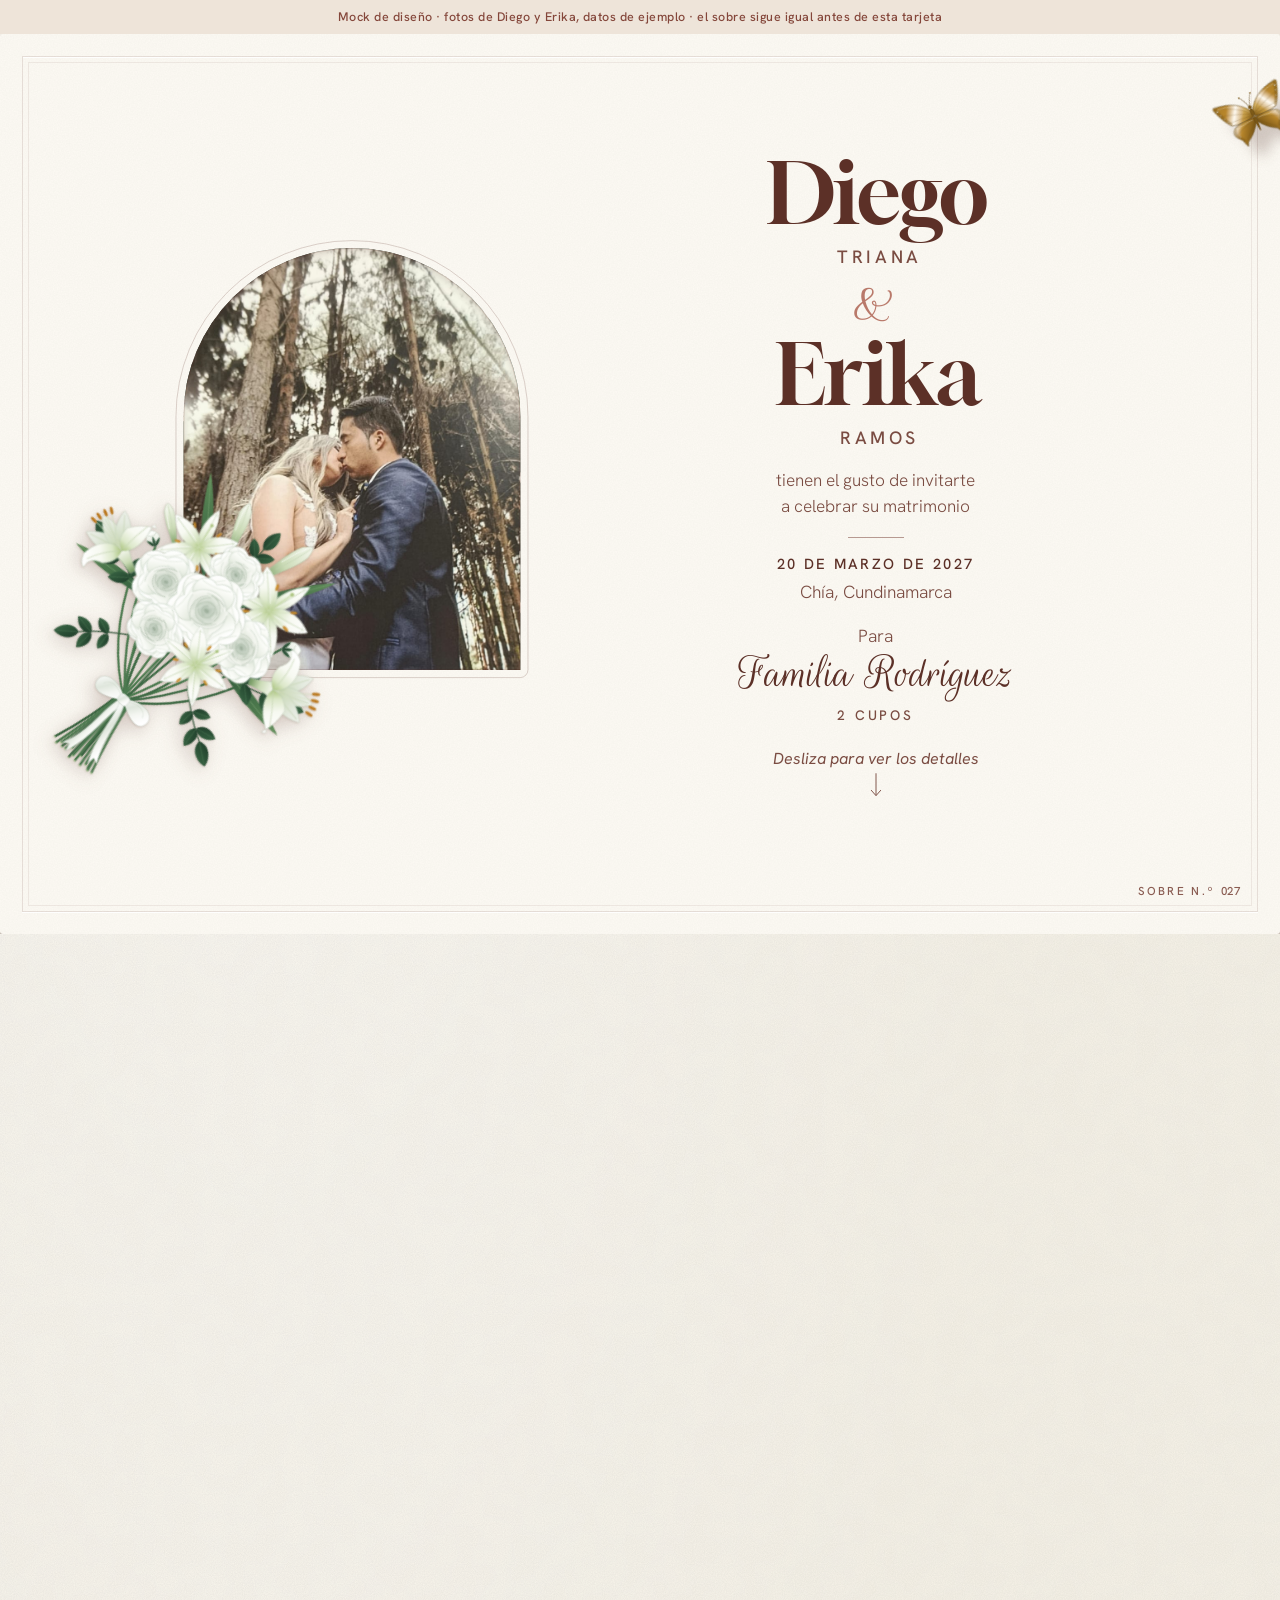
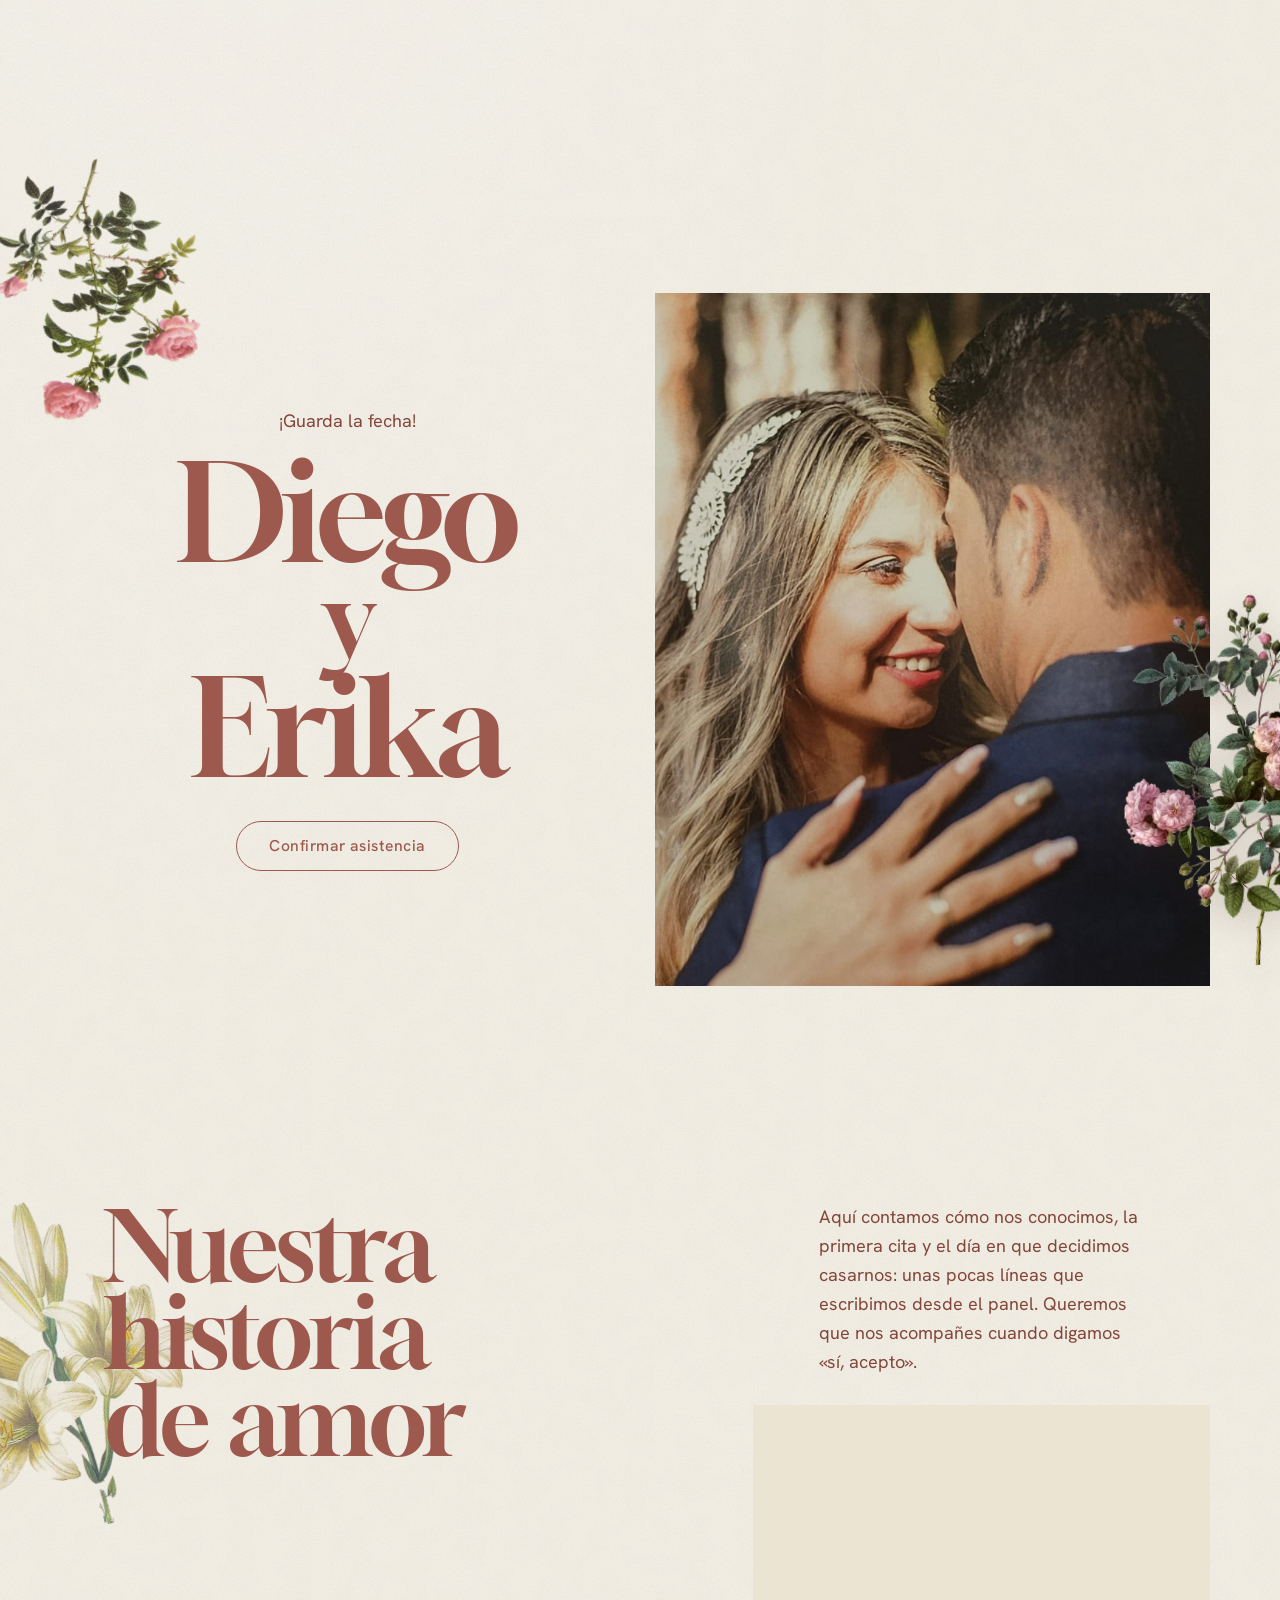
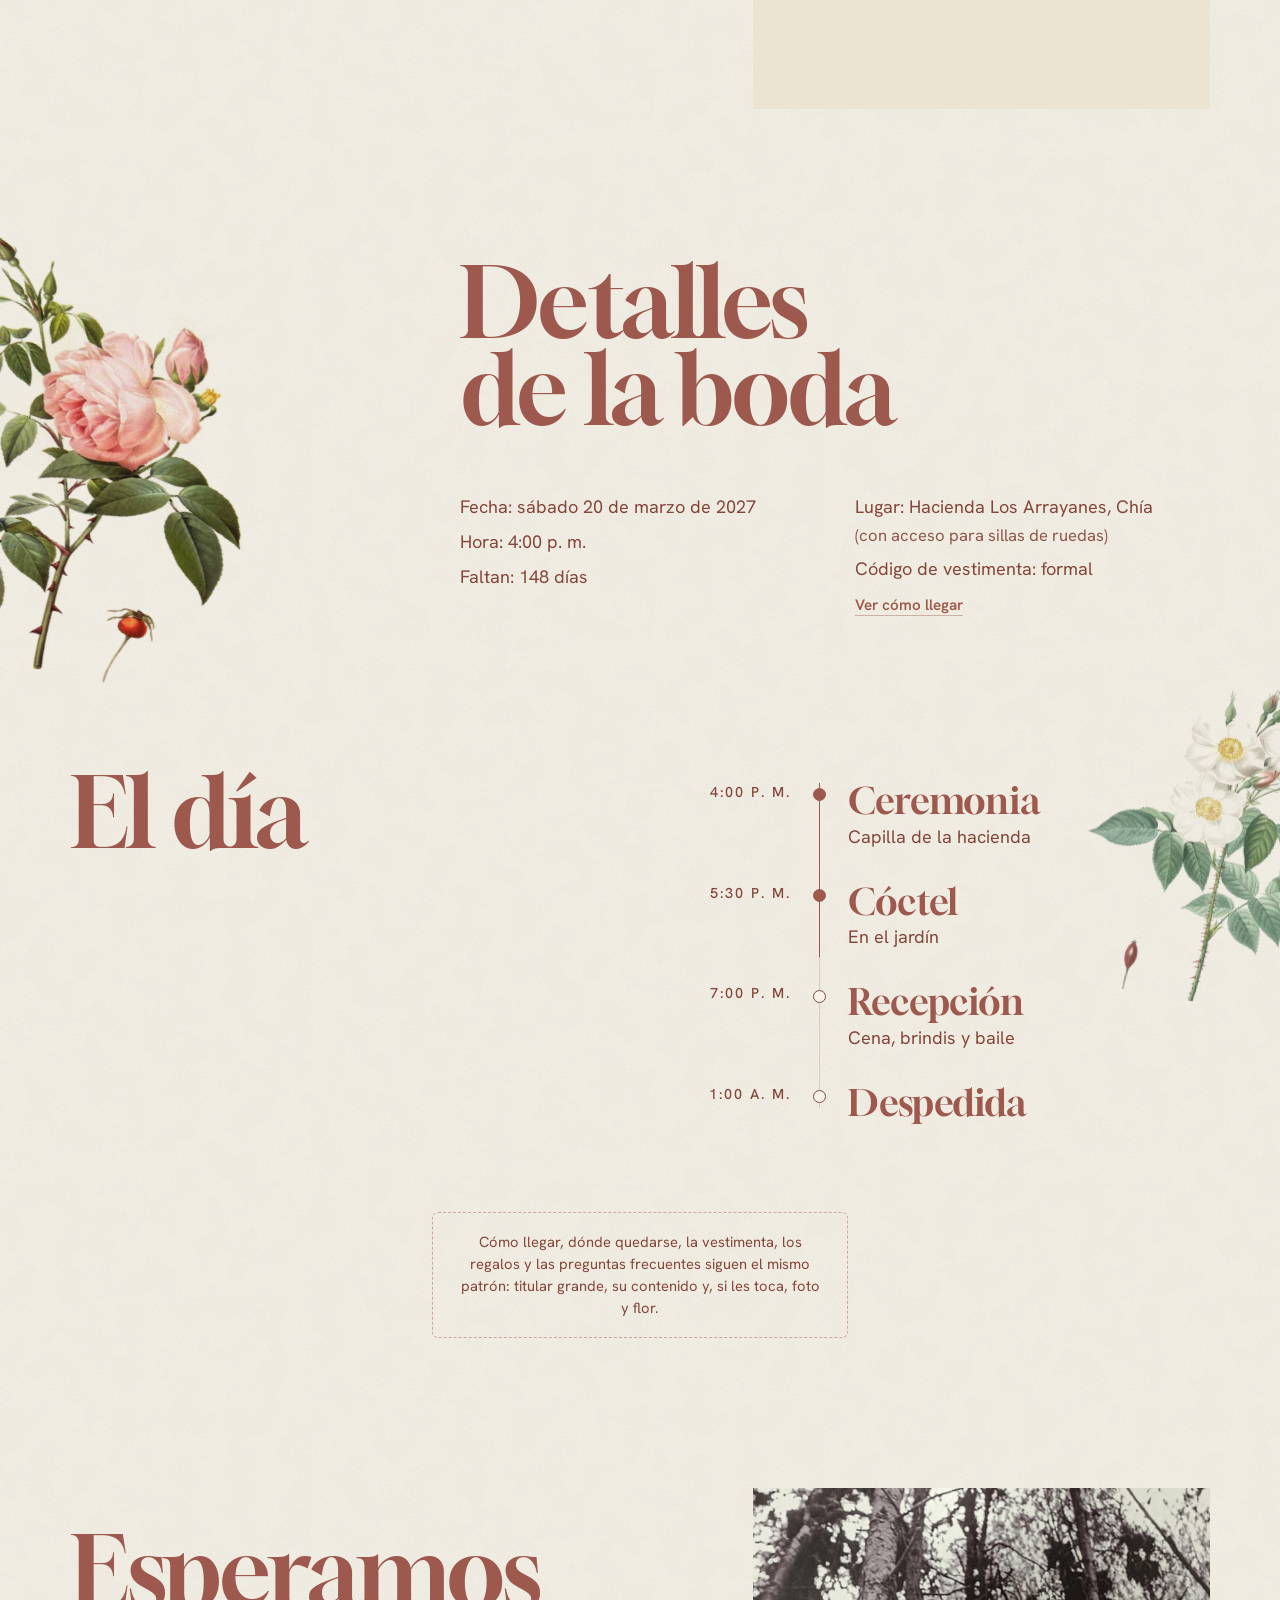
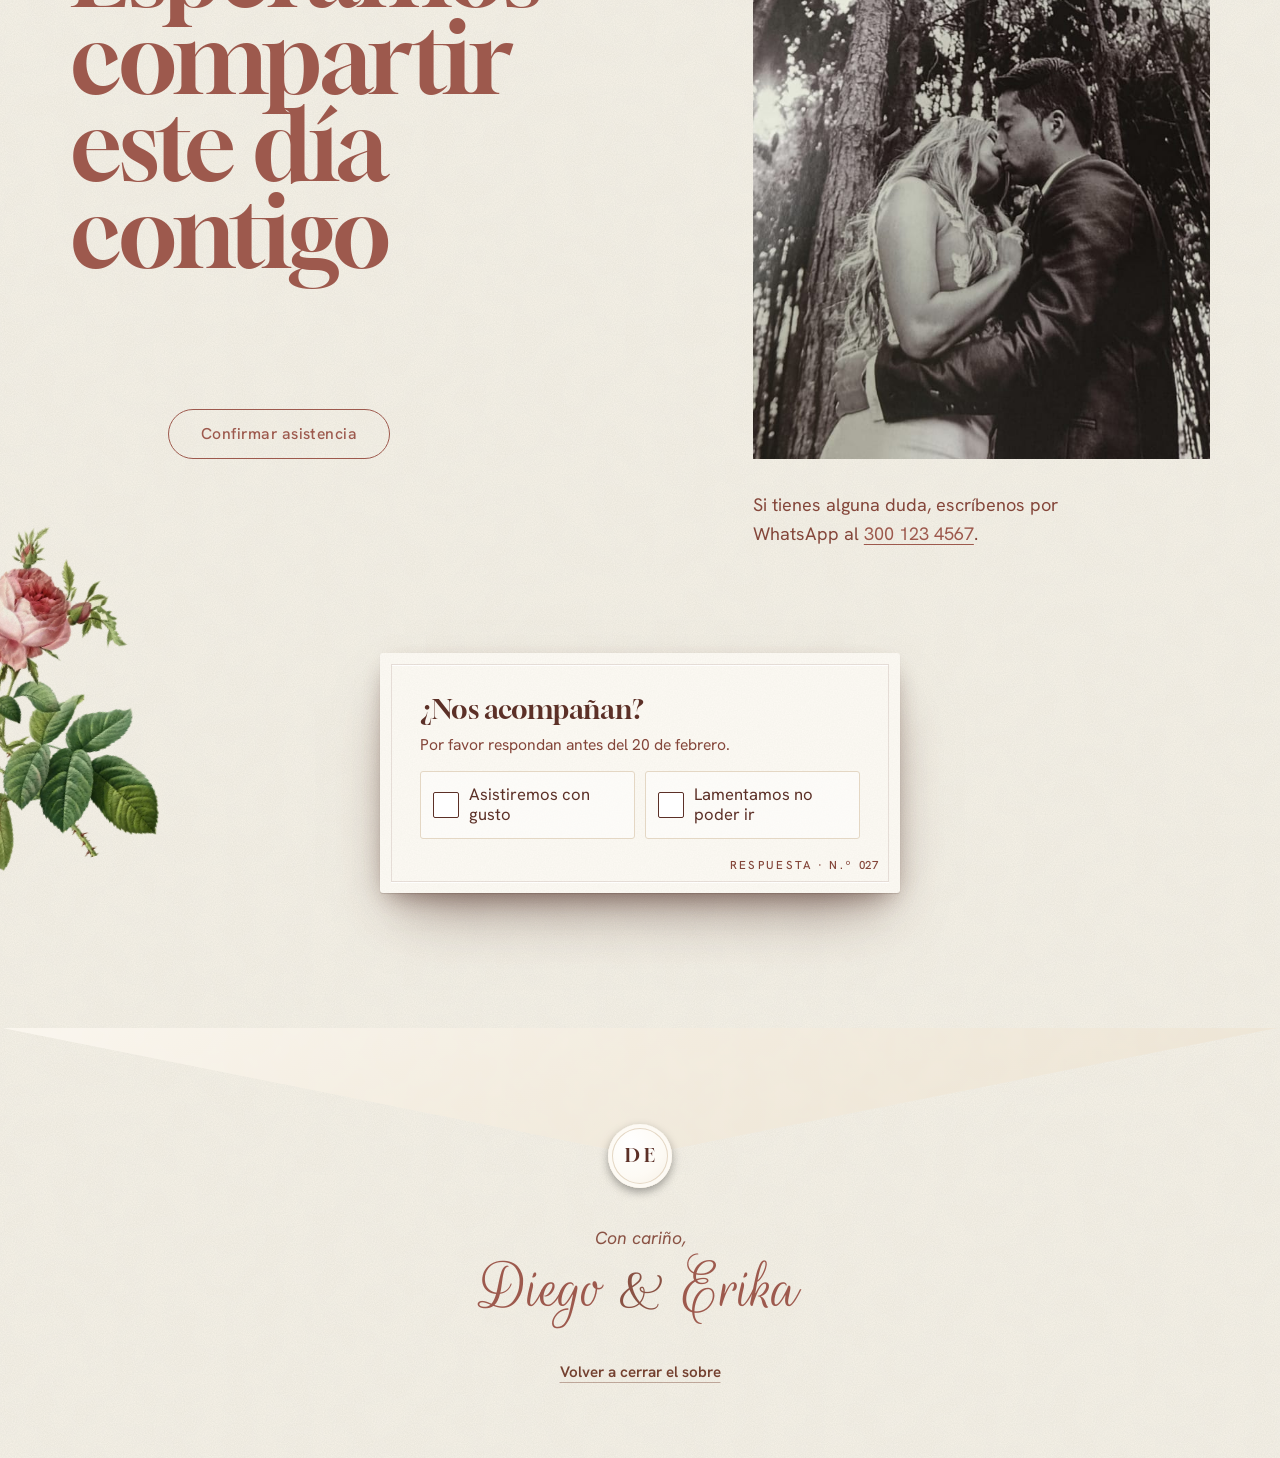
==== commit e77f760c: "version 2" ====
--- a/.impeccable/mocks/editorial/index.html
+++ b/.impeccable/mocks/editorial/index.html
@@ -25,7 +25,7 @@
 <body>
   <div class="destellos" aria-hidden="true"><canvas></canvas></div>
 
-  <p class="mock-aviso">Mock de diseño · fotos y datos de ejemplo · el sobre sigue igual antes de esta tarjeta</p>
+  <p class="mock-aviso">Mock de diseño · fotos de Diego y Erika, datos de ejemplo · el sobre sigue igual antes de esta tarjeta</p>
 
   <main id="contenido">
     <!-- La tarjeta a pantalla completa, como hoy: al bajar se asienta sobre la mesa -->
@@ -34,7 +34,7 @@
         <article class="tarjeta tarjeta-invitacion" id="tarjeta">
           <div class="retrato">
             <figure class="retrato-marco">
-              <div class="retrato-foto"><img src="fotos/portada.jpg" alt="" style="object-position: 50% 30%"></div>
+              <div class="retrato-foto"><img src="../../../fotos/pareja-bosque.jpg" alt="" style="object-position: 58% 50%"></div>
             </figure>
             <div class="ramo-lugar" id="ramo"></div>
           </div>
@@ -82,7 +82,7 @@
           <a class="pildora" href="#responder">Confirmar asistencia</a>
         </div>
         <figure class="foto foto-inicio">
-          <img src="fotos/hero.jpg" width="933" height="1400" alt="Diego y Erika" loading="lazy" decoding="async">
+          <img src="../../../fotos/pareja-retrato.jpg" width="1600" height="1187" alt="Diego y Erika" loading="lazy" decoding="async">
           <img class="flor flor-esquina" src="../../../assets/flores/rosa-multiflora-carnea-600.webp"
             srcset="../../../assets/flores/rosa-multiflora-carnea-600.webp 415w, ../../../assets/flores/rosa-multiflora-carnea.webp 830w"
             sizes="(min-width: 960px) 15vw, 36vw" width="830" height="1200" alt="" loading="lazy" decoding="async">
@@ -98,7 +98,7 @@
           <p>Aquí contamos cómo nos conocimos, la primera cita y el día en que decidimos casarnos: unas pocas líneas que escribimos desde el panel. Queremos que nos acompañes cuando digamos «sí, acepto».</p>
         </div>
         <figure class="foto foto-historia">
-          <img src="fotos/historia.jpg" width="1400" height="865" alt="Diego y Erika bailando en un jardín" loading="lazy" decoding="async">
+          <img src="../../../fotos/pareja-lago.jpg" width="1600" height="1114" alt="Diego y Erika junto al lago" loading="lazy" decoding="async">
         </figure>
       </section>
 
@@ -145,7 +145,7 @@
           sizes="(min-width: 960px) 21vw, 46vw" width="877" height="1200" alt="" loading="lazy" decoding="async">
         <h2 class="titular" id="cierre-titulo">Esperamos compartir este día contigo</h2>
         <figure class="foto foto-cierre">
-          <img src="fotos/cierre.jpg" width="1041" height="1400" alt="Diego y Erika en el jardín" loading="lazy" decoding="async">
+          <img src="../../../fotos/pareja-bosque-bn.jpg" width="1390" height="835" alt="Diego y Erika en el bosque" loading="lazy" decoding="async">
         </figure>
         <p class="cierre-contacto">Si tienes alguna duda, escríbenos por WhatsApp al <a href="#responder">300 123 4567</a>.</p>
         <a class="pildora cierre-pildora" href="#respuesta" data-abrir-respuesta>Confirmar asistencia</a>
--- a/assets/invitacion.css
+++ b/assets/invitacion.css
@@ -459,6 +459,19 @@
   visibility: hidden;
 }
 
+/* Mientras el sobre está cerrado, la invitación ni se calcula ni se dibuja
+   (rendimiento): se arma al tocar el sobre, durante su animación. */
+.intro:not(.abriendo) main {
+  content-visibility: hidden;
+}
+
+/* Lo de adentro del sobre (el forro y la tarjeta) queda tapado por el frente
+   hasta que se abre: no se dibuja antes (es lo más caro de la primera
+   pantalla). */
+.intro:not(.abriendo) .escena-atras {
+  content-visibility: hidden;
+}
+
 /* ---------- Tarjetas ---------- */
 
 .tarjeta {
@@ -1062,7 +1075,8 @@
   display: none;
 }
 
-.renglon-campo input {
+.renglon-campo input,
+.quienes-lista input {
   width: 100%;
   min-height: 44px;
   padding: 6px 2px 4px;
@@ -1076,13 +1090,56 @@
   color: var(--tinta);
 }
 
-.renglon-campo input:focus {
+.renglon-campo input:focus,
+.quienes-lista input:focus {
   outline: none;
   border-bottom-color: var(--tinta-tenue);
 }
 
-.renglon-campo input::placeholder {
+.renglon-campo input::placeholder,
+.quienes-lista input::placeholder {
   color: var(--tinta-tenue);
+}
+
+/* Quiénes van: un renglón numerado por persona, debajo de «¿Cuántos irán?» */
+.quienes {
+  min-width: 0;
+  margin: 18px 0 0;
+  padding: 0;
+  border: 0;
+}
+
+.quienes legend {
+  padding: 0;
+}
+
+.quienes-lista {
+  display: grid;
+  gap: 2px;
+  margin: 6px 0 0;
+  padding: 0;
+  list-style: none;
+  counter-reset: quien;
+}
+
+.quien {
+  display: grid;
+  grid-template-columns: 1.6em minmax(0, 1fr);
+  align-items: end;
+  counter-increment: quien;
+}
+
+.quien::before {
+  content: counter(quien) '.';
+  padding-bottom: 10px;
+  font-family: var(--f-cifras);
+  font-variant-numeric: lining-nums;
+  font-size: 0.95rem;
+  color: var(--tinta-tenue);
+}
+
+.quien input[aria-invalid='true'] {
+  border-bottom-color: var(--declinado);
 }
 
 .boton-responder {
@@ -2997,3 +3054,1540 @@
     min-height: 68px;
   }
 }
+
+/* ---------- Fondo propio (Diseño → Tema → Fondo) ---------- */
+
+/* Un color o un degradado en lugar del suelo del tema, con su grano */
+html[data-fondo='claro'],
+html[data-fondo='oscuro'] {
+  background: var(--fondo-color);
+}
+
+html[data-fondo='claro'] body,
+html[data-fondo='oscuro'] body {
+  background: var(--fibra), var(--grano-suelo), var(--fondo-pagina);
+}
+
+/* Una foto quieta detrás de todo, con un velo del color del suelo */
+html[data-fondo='imagen'] body::before {
+  content: '';
+  position: fixed;
+  inset: 0;
+  z-index: 0;
+  background: var(--fondo-imagen);
+  pointer-events: none;
+}
+
+/* ---------- Bloques libres (Diseño → Agregar bloque) ---------- */
+
+.bloques {
+  display: flow-root;
+}
+
+.libre-texto {
+  display: grid;
+  gap: 1rem;
+  max-width: 40ch;
+  margin: 0 auto;
+}
+
+.libre-texto p {
+  margin: 0;
+  font-size: 1.12rem;
+  line-height: 1.6;
+  text-wrap: pretty;
+}
+
+.tarjeta-libre {
+  width: 100%;
+  padding: 44px 28px;
+  transform: rotate(0.4deg);
+}
+
+/* Sobre el fondo, el texto va en la tinta del suelo */
+.libre-suelto {
+  color: var(--tinta-sobre);
+}
+
+.pliego-libre[data-alinear='centro'],
+.pliego-libre[data-alinear='centro'] .pliego-titulo::after {
+  text-align: center;
+  margin-inline: auto;
+}
+
+.pliego-libre[data-alinear='izquierda'] .libre-texto {
+  margin-inline: 0;
+}
+
+/* Fuera de una tarjeta, el aviso de un bloque vacío se lee sobre el suelo */
+.pliego-libre .seccion-pendiente,
+.vegetal-bloque > p > .seccion-pendiente {
+  display: grid;
+  gap: 4px;
+  max-width: 40ch;
+  margin: 0 auto;
+  padding: 14px 16px;
+  border: 1px dashed currentColor;
+  font-family: var(--f-ui);
+  font-size: 0.92rem;
+  line-height: 1.45;
+  text-align: center;
+  color: var(--tinta-sobre);
+  background: color-mix(in srgb, var(--verde) 70%, transparent);
+}
+
+.pliego-libre .tarjeta .seccion-pendiente {
+  color: var(--tinta-suave);
+  background: none;
+}
+
+.vegetal-bloque > p > .seccion-pendiente {
+  color: var(--tinta-suave);
+  background: none;
+}
+
+/* Una foto suelta: mediana y un poco girada, o a todo el ancho */
+.pliego-foto-libre .libre-foto {
+  width: min(88%, 460px);
+  justify-self: center;
+}
+
+.pliego-foto-libre .libre-foto[data-forma='horizontal'] {
+  width: min(100%, 620px);
+}
+
+.pliego-foto-libre .foto {
+  transform: rotate(-1.2deg);
+}
+
+.pliego-foto-libre[data-tamano='grande'] {
+  width: min(100% - 32px, 1040px);
+}
+
+.pliego-foto-libre[data-tamano='grande'] .libre-foto {
+  width: 100%;
+}
+
+.pliego-foto-libre[data-tamano='grande'] .foto {
+  transform: none;
+}
+
+.pliego-foto-libre figcaption,
+.galeria figcaption {
+  padding: 10px 4px 2px;
+  font-family: var(--f-mano);
+  font-size: calc(1.6rem * var(--escala-mano));
+  line-height: 1.1;
+  text-align: center;
+  color: var(--tinta);
+}
+
+/* Una galería: copias sobre la mesa, en dos columnas (tres en pantalla ancha) */
+.pliego-galeria {
+  width: min(100% - 32px, 1040px);
+}
+
+.galeria {
+  margin: 0;
+  padding: 0;
+  list-style: none;
+  display: grid;
+  grid-template-columns: repeat(2, minmax(0, 1fr));
+  gap: 22px 16px;
+  align-items: start;
+}
+
+.galeria li:nth-child(3n + 1) .foto { transform: rotate(-1.4deg); }
+.galeria li:nth-child(3n + 2) .foto { transform: rotate(1.1deg); }
+.galeria li:nth-child(3n) .foto { transform: rotate(-0.6deg); }
+.galeria[data-cuantas='1'] { grid-template-columns: minmax(0, 480px); justify-content: center; }
+
+.galeria .foto {
+  padding: 7px;
+}
+
+.galeria .esquina {
+  width: 20px;
+  height: 20px;
+}
+
+/* Una cita, grande y en la tinta del suelo */
+.cita {
+  display: grid;
+  gap: 18px;
+  max-width: 34ch;
+  margin: 0 auto;
+  text-align: center;
+  color: var(--tinta-sobre);
+}
+
+.cita-texto {
+  display: grid;
+  gap: 0.8rem;
+}
+
+.cita-texto p {
+  margin: 0;
+  font-family: var(--f-texto);
+  font-style: italic;
+  font-size: clamp(1.35rem, 1rem + 1.6vw, 1.9rem);
+  line-height: 1.4;
+  text-wrap: balance;
+}
+
+.cita-texto p:first-child::before {
+  content: '«';
+}
+
+.cita-texto p:last-child::after {
+  content: '»';
+}
+
+.cita-autor {
+  font-family: var(--f-grabada);
+  text-transform: uppercase;
+  font-size: 0.85rem;
+  letter-spacing: 0.22em;
+  color: var(--salvia);
+}
+
+.cita-autor::before {
+  content: '— ';
+}
+
+/* Un botón en píldora, con filete fino */
+.libre-accion {
+  margin: 0;
+  text-align: center;
+}
+
+.boton-pildora {
+  display: inline-flex;
+  align-items: center;
+  gap: 10px;
+  min-height: 52px;
+  padding: 0 26px;
+  border: 1px solid currentColor;
+  border-radius: 999px;
+  font-family: var(--f-ui);
+  font-weight: 600;
+  font-size: 1rem;
+  color: var(--tinta-sobre);
+  text-decoration: none;
+  transition: background-color 0.2s, color 0.2s;
+}
+
+.boton-pildora:hover {
+  color: var(--verde);
+  background: var(--tinta-sobre);
+}
+
+.boton-pildora .icono {
+  width: 18px;
+  height: 18px;
+}
+
+.pliego-boton {
+  text-align: center;
+}
+
+.pliego-boton .pliego-titulo::after {
+  margin-inline: auto;
+}
+
+/* Un separador: una lámina de Redouté o una línea fina con un punto */
+.separador {
+  position: relative;
+  z-index: 1;
+  display: grid;
+  place-items: center;
+  margin: var(--entre-pliegos) auto 0;
+  width: min(100% - 32px, 620px);
+}
+
+.separador img {
+  width: clamp(120px, 26vw, 200px);
+  height: auto;
+  filter: drop-shadow(0 10px 14px color-mix(in srgb, var(--sombra) 22%, transparent));
+}
+
+.separador-linea {
+  position: relative;
+  width: min(60%, 320px);
+  height: 1px;
+  background: color-mix(in srgb, var(--tinta-sobre) 45%, transparent);
+}
+
+.separador-linea::after {
+  content: '';
+  position: absolute;
+  left: 50%;
+  top: 50%;
+  width: 7px;
+  height: 7px;
+  border-radius: 50%;
+  background: var(--tinta-sobre);
+  translate: -50% -50%;
+}
+
+/* La cuenta regresiva: cuatro tarjetitas con su número */
+.pliego-cuenta {
+  text-align: center;
+}
+
+.pliego-cuenta .pliego-titulo::after {
+  margin-inline: auto;
+}
+
+.cuenta-regresiva {
+  display: grid;
+  grid-template-columns: repeat(4, minmax(0, 1fr));
+  gap: 10px;
+  max-width: 520px;
+  margin: 0 auto;
+}
+
+.cuenta-unidad {
+  display: grid;
+  gap: 4px;
+  padding: 16px 4px 14px;
+  color: var(--tinta);
+  background: var(--papel-claro), var(--algodon);
+  border-radius: 3px;
+  box-shadow: var(--sombra-tarjeta);
+}
+
+.cuenta-unidad:nth-child(odd) { transform: rotate(-1deg); }
+.cuenta-unidad:nth-child(even) { transform: rotate(0.8deg); }
+
+.cuenta-cifra {
+  font-family: var(--f-cifras);
+  font-size: clamp(1.8rem, 1.2rem + 3vw, 2.8rem);
+  line-height: 1;
+  font-variant-numeric: lining-nums tabular-nums;
+}
+
+.cuenta-nombre {
+  font-family: var(--f-grabada);
+  text-transform: uppercase;
+  font-size: 0.66rem;
+  letter-spacing: 0.18em;
+  color: var(--tinta-tenue);
+}
+
+.cuenta-nota {
+  grid-column: 1 / -1;
+  margin: 0;
+  font-family: var(--f-mano);
+  font-size: calc(2.6rem * var(--escala-mano));
+  color: var(--tinta-sobre);
+}
+
+.cuenta-nota.por-confirmar {
+  font-family: var(--f-texto);
+  font-size: 1.2rem;
+  font-style: italic;
+}
+
+/* Un video de YouTube o Vimeo, en un marco de papel */
+.pliego-video {
+  width: min(100% - 32px, 860px);
+}
+
+.video {
+  margin: 0;
+  padding: 10px;
+  background: var(--algodon);
+  box-shadow: var(--sombra-tarjeta);
+}
+
+.video-marco {
+  aspect-ratio: 16 / 9;
+  background: var(--algodon-hondo);
+}
+
+.video-marco iframe {
+  display: block;
+  width: 100%;
+  height: 100%;
+  border: 0;
+}
+
+.video figcaption {
+  padding: 10px 4px 2px;
+  font-family: var(--f-ui);
+  font-size: 0.92rem;
+  text-align: center;
+  color: var(--tinta-suave);
+}
+
+@media (min-width: 960px) {
+  .galeria {
+    grid-template-columns: repeat(3, minmax(0, 1fr));
+    gap: 32px 28px;
+  }
+
+  .galeria[data-cuantas='2'],
+  .galeria[data-cuantas='4'] {
+    grid-template-columns: repeat(2, minmax(0, 1fr));
+    max-width: 820px;
+    margin-inline: auto;
+  }
+
+  .cuenta-regresiva {
+    gap: 16px;
+  }
+}
+
+/* ---------- La vista previa del editor (panel → Diseño) ---------- */
+
+/* Cada bloque se puede tocar para editarlo: al pasar se enmarca, el elegido queda enmarcado */
+html.editando [data-bloque] {
+  cursor: pointer;
+  outline: 2px dashed transparent;
+  outline-offset: 10px;
+  transition: outline-color 0.15s;
+}
+
+html.editando [data-bloque]:hover {
+  outline-color: color-mix(in srgb, var(--polen) 70%, transparent);
+}
+
+html.editando [data-bloque].bloque-elegido {
+  outline: 3px solid var(--polen);
+}
+
+html.editando .portada[data-bloque] {
+  outline-offset: -14px;
+}
+
+/* ---------- Letra Editorial (Gloock y Hanken Grotesk) ---------- */
+
+/* Gloock va en caja mixta; las etiquetas chicas pasan a la sans */
+[data-letra='editorial'] :is(.nombre, .pliego-titulo, .titulo-grabado, .respuesta-titulo, .dia-titulo, .capitulo-titulo, .mesa-palabra) {
+  text-transform: none;
+  letter-spacing: -0.01em;
+}
+
+[data-letra='editorial'] .nombre {
+  line-height: 0.95;
+}
+
+[data-letra='editorial'] :is(.apellido, .para-cupos, .tarjeta-marca, .invitacion-fecha) {
+  font-family: var(--f-ui);
+  font-weight: 500;
+  letter-spacing: 0.2em;
+}
+
+[data-letra='editorial'] .tarjeta-marca {
+  font-size: 0.72rem;
+}
+
+[data-letra='editorial'] .invitacion-fecha {
+  font-size: 0.92rem;
+  letter-spacing: 0.16em;
+}
+
+[data-letra='editorial'] :is(.invitacion-texto, .para-de, .invitacion-ciudad) {
+  font-style: normal;
+  font-weight: 300;
+}
+
+/* ---------- Tema Editorial (Diseño → Tema) ---------- */
+
+/*
+ * Una página de revista: titulares enormes en caja mixta, el texto directo
+ * sobre la página, fotos rectas sin marco y láminas de Redouté que se asoman
+ * por los bordes. El único papel es la tarjeta: la de la portada, la de
+ * respuesta y la de mesa. Sirve con cualquier paleta: los titulares van en
+ * --tinta-sobre y el texto en --tinta-texto (o en la misma, si la paleta no
+ * trae una propia).
+ */
+html[data-tema='editorial'] {
+  --entre-pliegos: clamp(140px, 16vh, 200px);
+  --margen: clamp(20px, 5.5vw, 80px);
+  --tinta-pagina: var(--tinta-texto, var(--tinta-sobre));
+}
+
+.lamina {
+  display: none;
+}
+
+html[data-tema='editorial'] .pliego {
+  width: min(100%, 1360px);
+  padding-inline: var(--margen);
+}
+
+html[data-tema='editorial'] .pliego-detalles:not(.con-foto) {
+  width: min(100%, 1360px);
+}
+
+html[data-tema='editorial'] .pliego-texto,
+html[data-tema='editorial'] .pliego > .pliego-titulo,
+html[data-tema='editorial'] .pliego > :is(.galeria, .cita, .cuenta-regresiva, .video, .libre-foto, .fotos-mesa) {
+  position: relative;
+  z-index: 1;
+}
+
+/* El titular: enorme, apretado, en la tinta del suelo */
+html[data-tema='editorial'] .pliego-titulo {
+  font-size: calc(clamp(3rem, 1.25rem + 6vw, 6.6rem) * var(--escala-nombres));
+  line-height: 0.9;
+  letter-spacing: -0.025em;
+  text-transform: none;
+}
+
+html[data-tema='editorial'] .pliego-titulo::after {
+  display: none;
+}
+
+/* Las piezas de papel se imprimen en la página: sin papel, sin giro, sin marca */
+html[data-tema='editorial'] :is(.capitulo, .tarjeta-llegar, .tarjeta-alojamiento, .tarjeta-programa, .tarjeta-historia, .tarjeta-preguntas, .tarjeta-libre),
+html[data-tema='editorial'] .vegetal {
+  --tinta: var(--tinta-sobre);
+  --tinta-suave: var(--tinta-pagina);
+  --tinta-tenue: var(--tinta-pagina);
+  --linea: color-mix(in srgb, var(--tinta-sobre) 24%, transparent);
+  width: 100%;
+  padding: 0;
+  text-align: left;
+  color: var(--tinta-pagina);
+  background: none;
+  border: 0;
+  box-shadow: none;
+  transform: none;
+  -webkit-backdrop-filter: none;
+  backdrop-filter: none;
+}
+
+html[data-tema='editorial'] :is(.capitulo, .tarjeta-llegar, .tarjeta-alojamiento, .tarjeta-programa, .tarjeta-historia, .tarjeta-preguntas, .tarjeta-libre)::before {
+  display: none;
+}
+
+html[data-tema='editorial'] :is(.tarjeta-llegar, .tarjeta-alojamiento, .tarjeta-programa, .tarjeta-historia, .tarjeta-preguntas) > .tarjeta-marca {
+  display: none;
+}
+
+html[data-tema='editorial'] :is(.capitulo, .tarjeta-llegar, .tarjeta-alojamiento, .tarjeta-programa, .tarjeta-historia, .tarjeta-preguntas, .tarjeta-libre, .vegetal) .enlace-accion {
+  color: var(--tinta-sobre);
+}
+
+html[data-tema='editorial'] .tarjeta .seccion-pendiente {
+  margin-inline: 0;
+  text-align: left;
+}
+
+/* Los detalles: la etiqueta en la sans, el dato en el titular */
+html[data-tema='editorial'] .capitulos {
+  justify-items: stretch;
+  gap: 26px;
+  max-width: none;
+}
+
+html[data-tema='editorial'] .pliego-detalles .capitulo:nth-child(n) {
+  display: grid;
+  gap: 8px;
+  align-content: start;
+  margin: 0;
+  padding: 0 0 22px;
+  border-bottom: 1px solid var(--linea);
+}
+
+html[data-tema='editorial'] .capitulo-titulo {
+  font: 500 0.8rem/1.3 var(--f-ui);
+  text-transform: uppercase;
+  letter-spacing: 0.2em;
+  color: var(--tinta-pagina);
+}
+
+html[data-tema='editorial'] :is(.capitulo-dato, .capitulo-hora, .capitulo-lugar) {
+  margin-top: 0 !important;
+  font-family: var(--f-grabada);
+  text-transform: none;
+  font-size: clamp(1.6rem, 1.2rem + 1.4vw, 2.3rem);
+  letter-spacing: -0.01em;
+  line-height: 1.08;
+  color: var(--tinta-sobre);
+}
+
+html[data-tema='editorial'] .capitulo-nota {
+  margin-top: 0 !important;
+  font-style: normal;
+}
+
+/* Cómo llegar: el mapa recto, los botones en filete */
+html[data-tema='editorial'] .sitio-mapa .esquina,
+html[data-tema='editorial'] .bloques .esquina {
+  display: none;
+}
+
+html[data-tema='editorial'] .sitio + .sitio {
+  border-top-color: var(--linea);
+}
+
+html[data-tema='editorial'] .app {
+  border-color: color-mix(in srgb, var(--tinta-sobre) 35%, transparent);
+  border-radius: 999px;
+  background: transparent;
+  color: var(--tinta-sobre);
+}
+
+html[data-tema='editorial'] .app:hover {
+  border-color: var(--tinta-sobre);
+  background: color-mix(in srgb, var(--tinta-sobre) 8%, transparent);
+}
+
+/* El itinerario: la hora en la sans, el momento en el titular, el hilo en la tinta */
+html[data-tema='editorial'] .dia {
+  max-width: 560px;
+}
+
+html[data-tema='editorial'] .dia-punto {
+  background: var(--verde);
+}
+
+html[data-tema='editorial'] .alcanzado .dia-punto {
+  border-color: var(--tinta-sobre);
+  background: var(--tinta-sobre);
+}
+
+html[data-tema='editorial'] .dia::before {
+  background: color-mix(in srgb, var(--tinta-sobre) 22%, transparent);
+}
+
+html[data-tema='editorial'] .dia-hilo {
+  background: var(--tinta-sobre);
+}
+
+html[data-tema='editorial'] .dia-hora {
+  font: 500 0.88rem/1.3 var(--f-ui);
+  letter-spacing: 0.14em;
+  text-transform: uppercase;
+  color: var(--tinta-pagina);
+}
+
+html[data-tema='editorial'] .dia-titulo {
+  font-size: clamp(1.7rem, 1.2rem + 1.4vw, 2.3rem);
+  line-height: 1.05;
+  color: var(--tinta-sobre);
+}
+
+html[data-tema='editorial'] .dia-detalle {
+  margin-top: 4px !important;
+  font-style: normal;
+}
+
+/* La historia y los textos: párrafos de revista */
+html[data-tema='editorial'] :is(.historia-texto, .libre-texto) {
+  max-width: 40ch;
+  margin-inline: 0;
+}
+
+html[data-tema='editorial'] :is(.historia-texto, .libre-texto) p {
+  font-size: clamp(1.02rem, 0.97rem + 0.2vw, 1.14rem);
+  color: var(--tinta-pagina);
+}
+
+html[data-tema='editorial'] .historia-firma {
+  max-width: 40ch;
+  margin-inline: 0;
+  text-align: left;
+  color: var(--tinta-sobre);
+}
+
+html[data-tema='editorial'] .pliego-libre[data-alinear='centro'] .libre-texto {
+  margin-inline: auto;
+}
+
+/* Las fotos: rectas, sin marco, como impresas en la página */
+html[data-tema='editorial'] .bloques .foto {
+  padding: 0;
+  background: none;
+  box-shadow: none;
+  /* Pliegos las gira de varias maneras; aquí ninguna va girada. */
+  transform: none !important;
+}
+
+html[data-tema='editorial'] .bloques .foto-marco {
+  background: var(--verde-medio);
+}
+
+html[data-tema='editorial'] :is(.pliego-foto-libre, .galeria) figcaption {
+  font: 400 0.92rem/1.4 var(--f-ui);
+  text-align: left;
+  color: var(--tinta-pagina);
+}
+
+html[data-tema='editorial'] .galeria {
+  gap: clamp(12px, 2vw, 28px);
+}
+
+html[data-tema='editorial'] .fotos-mesa .foto:nth-child(even) {
+  margin-top: 0;
+}
+
+/* Vestimenta, regalos y dudas: sin forro, sobre la página */
+html[data-tema='editorial'] .forro {
+  width: min(100%, 1360px);
+  margin-inline: auto;
+  padding: 0 var(--margen);
+  justify-items: stretch;
+  gap: var(--entre-pliegos);
+  color: var(--tinta-pagina);
+  background: none;
+  box-shadow: none;
+}
+
+html[data-tema='editorial'] .vegetal {
+  gap: 22px;
+}
+
+html[data-tema='editorial'] .vegetal .titulo-grabado {
+  font-size: calc(clamp(2.5rem, 1.3rem + 4.4vw, 5rem) * var(--escala-nombres));
+  line-height: 0.92;
+  letter-spacing: -0.02em;
+  text-transform: none;
+  color: var(--tinta-sobre);
+}
+
+html[data-tema='editorial'] .vegetal p {
+  color: var(--tinta-pagina);
+}
+
+/* Todo va alineado a la izquierda, como en una página de revista */
+html[data-tema='editorial'] :is(.hotel, .alojamiento-nota, .sitio-solo .sitio-datos, .vegetal p, .vegetal-bloque) {
+  justify-items: start;
+  text-align: left;
+  margin-inline: 0;
+}
+
+html[data-tema='editorial'] .hotel-acciones {
+  justify-content: flex-start;
+}
+
+html[data-tema='editorial'] .hotel p {
+  margin-inline: 0;
+}
+
+html[data-tema='editorial'] .hotel-nombre {
+  font-family: var(--f-grabada);
+  font-size: clamp(1.6rem, 1.2rem + 1.4vw, 2.2rem);
+  line-height: 1.05;
+  color: var(--tinta-sobre);
+}
+
+html[data-tema='editorial'] .sitio-momento {
+  font: 500 0.8rem/1.3 var(--f-ui);
+  text-transform: uppercase;
+  letter-spacing: 0.2em;
+  color: var(--tinta-pagina);
+}
+
+html[data-tema='editorial'] .vegetal p.vestimenta-codigo {
+  margin-top: 0;
+  padding-left: 0;
+  text-transform: none;
+  letter-spacing: -0.01em;
+  font-size: clamp(1.9rem, 1.3rem + 2vw, 2.8rem);
+  color: var(--tinta-sobre);
+}
+
+html[data-tema='editorial'] .vegetal .vestimenta-nota {
+  font-style: normal;
+}
+
+/* Cita, cuenta regresiva, botón y video */
+html[data-tema='editorial'] .cita {
+  max-width: 22ch;
+}
+
+html[data-tema='editorial'] .cita-texto p {
+  font-family: var(--f-grabada);
+  font-style: normal;
+  font-size: clamp(1.9rem, 1.2rem + 2.6vw, 3.2rem);
+  line-height: 1.08;
+  letter-spacing: -0.015em;
+}
+
+html[data-tema='editorial'] .cita-autor {
+  font: 500 0.82rem/1.3 var(--f-ui);
+  letter-spacing: 0.2em;
+  color: var(--tinta-pagina);
+}
+
+html[data-tema='editorial'] .cuenta-unidad {
+  padding: 18px 4px 14px;
+  color: var(--tinta-sobre);
+  background: none;
+  border-top: 1px solid color-mix(in srgb, var(--tinta-sobre) 35%, transparent);
+  border-radius: 0;
+  box-shadow: none;
+  transform: none;
+}
+
+html[data-tema='editorial'] .cuenta-cifra {
+  font-family: var(--f-grabada);
+  font-size: clamp(2.4rem, 1.4rem + 4vw, 4.4rem);
+  letter-spacing: -0.02em;
+}
+
+html[data-tema='editorial'] .cuenta-nombre {
+  font: 500 0.7rem/1.3 var(--f-ui);
+  letter-spacing: 0.2em;
+  color: var(--tinta-pagina);
+}
+
+html[data-tema='editorial'] .video {
+  padding: 0;
+  background: none;
+  box-shadow: none;
+}
+
+html[data-tema='editorial'] .video figcaption {
+  text-align: left;
+  color: var(--tinta-pagina);
+}
+
+/* La respuesta sigue en su tarjeta; responder es una píldora */
+html[data-tema='editorial'] .boton-responder {
+  border-radius: 999px;
+  font-family: var(--f-ui);
+  font-weight: 500;
+  text-transform: none;
+  letter-spacing: 0.03em;
+}
+
+/* Las láminas: sobre un suelo claro se imprimen como tinta sobre el papel
+   (multiply: el blanco del recorte desaparece); sobre uno oscuro van
+   opacas, con su sombra. Se asoman desde el borde, nunca encima del texto. */
+html[data-tema='editorial'] .lamina {
+  position: absolute;
+  z-index: 0;
+  display: block;
+  width: clamp(130px, 30vw, 380px);
+  height: auto;
+  pointer-events: none;
+  user-select: none;
+  filter: drop-shadow(0 10px 14px color-mix(in srgb, var(--sombra) 30%, transparent));
+}
+
+html[data-tema='editorial'][data-suelo='claro'] :is(.lamina, .separador img) {
+  mix-blend-mode: multiply;
+  filter: none;
+}
+
+/* En el teléfono se asoman en el aire entre las partes, desde el borde */
+html[data-tema='editorial'] .lamina-arriba {
+  top: clamp(-200px, -34vw, -120px);
+  right: -8%;
+  transform: rotate(12deg);
+}
+
+html[data-tema='editorial'] .lamina-lado {
+  top: clamp(-200px, -34vw, -120px);
+  left: -10%;
+  transform: rotate(-10deg);
+}
+
+html[data-tema='editorial'] .separador img {
+  width: clamp(140px, 30vw, 260px);
+}
+
+/* ---------- Tema Editorial en pantalla ancha: dos columnas que alternan ---------- */
+
+@media (min-width: 960px) {
+  html[data-tema='editorial'] .pliego,
+  html[data-tema='editorial'] .pliego.con-foto,
+  html[data-tema='editorial'] .pliego.con-foto[data-lado='izquierda'] {
+    grid-template-columns: repeat(12, minmax(0, 1fr));
+    column-gap: clamp(20px, 2.4vw, 40px);
+    align-items: start;
+    width: min(100%, 1360px);
+  }
+
+  html[data-tema='editorial'] .pliego > * {
+    grid-column: 1 / -1;
+  }
+
+  html[data-tema='editorial'] .pliego > .pliego-texto {
+    grid-column: 2 / 12;
+  }
+
+  html[data-tema='editorial'] .pliego.con-foto > .pliego-texto {
+    grid-column: 1 / 7;
+    grid-row: 1;
+  }
+
+  html[data-tema='editorial'] .pliego.con-foto > .pliego-foto {
+    grid-column: 8 / 13;
+    grid-row: 1;
+    order: 0;
+    margin-right: calc(var(--margen) * -1);
+  }
+
+  html[data-tema='editorial'] .pliego.con-foto[data-lado='izquierda'] > .pliego-texto {
+    grid-column: 7 / 13;
+  }
+
+  html[data-tema='editorial'] .pliego.con-foto[data-lado='izquierda'] > .pliego-foto {
+    grid-column: 1 / 6;
+    margin-right: 0;
+    margin-left: calc(var(--margen) * -1);
+  }
+
+  /* Los detalles sin foto: el titular arriba y los tres datos en fila */
+  html[data-tema='editorial'] .pliego-detalles:not(.con-foto) .capitulos {
+    grid-template-columns: repeat(3, minmax(0, 1fr));
+    gap: 40px;
+  }
+
+  html[data-tema='editorial'] .pliego-programa:not(.con-foto) .pliego-texto {
+    grid-template-columns: repeat(10, minmax(0, 1fr));
+    column-gap: clamp(20px, 2.4vw, 40px);
+  }
+
+  html[data-tema='editorial'] .pliego-programa:not(.con-foto) .pliego-titulo {
+    grid-column: 1 / 6;
+  }
+
+  html[data-tema='editorial'] .pliego-programa:not(.con-foto) .tarjeta-programa {
+    grid-column: 6 / 11;
+    padding-top: 12px;
+  }
+
+  html[data-tema='editorial'] .forro:has(.vegetal-otros .vegetal-bloque:not([hidden])) {
+    grid-template-columns: minmax(0, 1fr) minmax(0, 1fr);
+    gap: clamp(40px, 6vw, 96px);
+  }
+
+  html[data-tema='editorial'] .forro .vegetal-otros {
+    margin-top: 0;
+  }
+
+  /* Al mismo margen que el texto de las demás partes (una columna adentro) */
+  html[data-tema='editorial'] .forro {
+    padding-inline: calc(var(--margen) + (min(100vw, 1360px) - 2 * var(--margen)) / 12);
+  }
+
+  /* En pantalla ancha cuelgan en el margen, por encima de la parte */
+  html[data-tema='editorial'] .lamina-arriba {
+    top: -200px;
+    right: -1%;
+    width: clamp(170px, 15vw, 260px);
+  }
+
+  html[data-tema='editorial'] .lamina-lado {
+    top: -150px;
+    left: -5%;
+    width: clamp(150px, 13vw, 230px);
+  }
+}
+
+/* ---------- El álbum: las fotos de la pareja después de la tarjeta ---------- */
+
+/*
+ * Va justo después de la portada. Jerárquico: la primera foto grande en el
+ * centro y las otras dos más chicas a los lados (en el teléfono, debajo). Cada
+ * tema lo viste a su manera (el Victoriano, en assets/victoriano.css, como una
+ * página de álbum con ventanas ovaladas).
+ */
+.album {
+  position: relative;
+  z-index: 1;
+  width: min(100% - 32px, 1180px);
+  margin: var(--entre-pliegos) auto 0;
+  text-align: center;
+}
+
+.album[hidden] {
+  display: none;
+}
+
+.album-encabezado {
+  display: grid;
+  justify-items: center;
+  margin-bottom: clamp(28px, 5vh, 48px);
+}
+
+.album-frase {
+  margin: 0;
+  font-family: var(--f-texto);
+  font-style: italic;
+  font-size: clamp(1.1rem, 1rem + 0.5vw, 1.4rem);
+  color: var(--salvia-clara);
+}
+
+.album-titulo {
+  margin: 0.1em 0 0;
+  font-family: var(--f-mano);
+  font-weight: 400;
+  font-size: calc(clamp(3.2rem, 2rem + 6vw, 6.4rem) * var(--escala-mano));
+  line-height: 1.05;
+  color: var(--tinta-sobre);
+}
+
+.album-titulo i {
+  font-style: normal;
+  color: var(--salvia);
+}
+
+.album-fecha {
+  margin: 0.5em 0 0;
+  font-family: var(--f-grabada);
+  text-transform: uppercase;
+  font-size: clamp(0.8rem, 0.75rem + 0.25vw, 0.98rem);
+  letter-spacing: 0.22em;
+  color: var(--salvia-clara);
+}
+
+.album-fecha[hidden] {
+  display: none;
+}
+
+.album-pagina {
+  position: relative;
+  display: grid;
+  grid-template-columns: 1fr 1fr;
+  gap: 14px;
+}
+
+.album-ventana {
+  position: relative;
+  z-index: 1;
+  aspect-ratio: 4 / 5;
+  overflow: hidden;
+}
+
+.album-ventana[hidden] {
+  display: none;
+}
+
+.album-principal {
+  grid-column: 1 / -1;
+}
+
+/* Con una sola foto de las chicas, va centrada debajo de la grande */
+.album[data-cuantas='2'] .album-secundaria {
+  grid-column: 1 / -1;
+  justify-self: center;
+  width: 60%;
+}
+
+/* La foto llena su ventana: sin el marco de algodón ni los esquineros */
+.album-ventana .foto {
+  height: 100%;
+  padding: 0;
+  background: none;
+  box-shadow: none;
+  transform: none;
+}
+
+/* La ventana manda: la foto deja su proporción (3:2 o 4:5) y la llena */
+.album-ventana .foto[data-forma] .foto-marco {
+  width: 100%;
+  height: 100%;
+  aspect-ratio: auto;
+}
+
+.album-ventana .esquina {
+  display: none;
+}
+
+.album-flor {
+  position: absolute;
+  z-index: 2;
+  height: auto;
+  pointer-events: none;
+}
+
+.album .seccion-pendiente {
+  margin-top: 20px;
+}
+
+@media (min-width: 900px) {
+  .album-pagina {
+    grid-template-columns: 1fr minmax(0, 1.55fr) 1fr;
+    align-items: center;
+    column-gap: clamp(20px, 3vw, 44px);
+  }
+
+  .album-principal {
+    grid-column: 2;
+    grid-row: 1;
+  }
+
+  .album-secundaria:nth-of-type(2) {
+    grid-column: 1;
+    grid-row: 1;
+    align-self: end;
+  }
+
+  .album-secundaria:nth-of-type(3) {
+    grid-column: 3;
+    grid-row: 1;
+    align-self: start;
+  }
+
+  .album[data-cuantas='2'] .album-secundaria {
+    grid-column: 1;
+    width: auto;
+  }
+}
+
+/* ---------- El gran día: el calendario del mes ---------- */
+
+.tarjeta-calendario {
+  padding: 34px 22px 54px;
+  text-align: center;
+  transform: rotate(-0.6deg);
+}
+
+.calendario-mes {
+  width: 100%;
+  border-collapse: collapse;
+  font-family: var(--f-cifras);
+  font-variant-numeric: lining-nums tabular-nums;
+}
+
+.calendario-mes caption {
+  margin-bottom: 16px;
+  font-family: var(--f-grabada);
+  text-transform: uppercase;
+  font-size: 1.05rem;
+  letter-spacing: 0.24em;
+  color: var(--tinta);
+}
+
+.calendario-mes caption .cifra {
+  font-family: var(--f-cifras);
+}
+
+.calendario-mes th {
+  padding: 0 0 10px;
+  border-bottom: 1px solid var(--linea);
+  font-family: var(--f-ui);
+  font-weight: 600;
+  font-size: 0.72rem;
+  letter-spacing: 0.06em;
+  text-transform: uppercase;
+  color: var(--tinta-tenue);
+}
+
+.calendario-mes td {
+  position: relative;
+  height: 42px;
+  padding: 0;
+  text-align: center;
+  font-size: 1.02rem;
+  color: var(--tinta-suave);
+}
+
+.calendario-mes tbody tr:first-child td {
+  padding-top: 8px;
+}
+
+.calendario-el-dia {
+  font-weight: 700;
+}
+
+.calendario-el-dia .cifra {
+  position: relative;
+  z-index: 1;
+  color: var(--tinta);
+}
+
+/* El día encerrado a mano, una vuelta y un poco más */
+.calendario-anillo {
+  position: absolute;
+  left: 50%;
+  top: 50%;
+  width: 48px;
+  height: 48px;
+  transform: translate(-50%, -46%) rotate(-10deg);
+  overflow: visible;
+  pointer-events: none;
+}
+
+.calendario-anillo path {
+  fill: none;
+  stroke: var(--polen-hondo);
+  stroke-width: 2.4;
+  stroke-linecap: round;
+  stroke-linejoin: round;
+  opacity: 0.9;
+}
+
+.calendario-pie {
+  margin: 20px 0 0;
+  font-style: italic;
+  font-size: 1.08rem;
+  color: var(--tinta-suave);
+}
+
+.calendario-pendiente {
+  margin: 0;
+}
+
+/* ==========================================================================
+   Compartido por todos los temas (2026-11-06): lo nuevo del tema Vino & Marfil
+   que también aparece en los otros (vestimenta, regalos, visor, música) y lo
+   que en los otros va oculto (intro, camafeo, iconos del itinerario).
+   ========================================================================== */
+
+.niebla,
+.intro-textos,
+.intro-nombres,
+.sobre-abrir,
+.dia-icono,
+.calendario-corazon,
+.remite-camafeo,
+.remite-frase,
+.remite-gracias,
+.remite-pie {
+  display: none;
+}
+
+/* La música: un botón redondo abajo a la derecha, con ondas que se mueven
+   mientras suena. */
+.musica {
+  position: fixed;
+  right: max(16px, env(safe-area-inset-right));
+  bottom: max(16px, env(safe-area-inset-bottom));
+  z-index: 30;
+  display: grid;
+  place-items: center;
+  width: 52px;
+  height: 52px;
+  padding: 0;
+  border: 1px solid color-mix(in srgb, var(--algodon) 60%, transparent);
+  border-radius: 50%;
+  color: var(--algodon);
+  background: color-mix(in srgb, var(--polen-hondo, #4a0a12) 92%, transparent);
+  box-shadow: 0 8px 22px -8px rgba(0, 0, 0, 0.5);
+  cursor: pointer;
+}
+
+.musica[hidden] {
+  display: none;
+}
+
+.musica-ondas {
+  display: flex;
+  align-items: flex-end;
+  gap: 3px;
+  height: 18px;
+}
+
+.musica-ondas i {
+  width: 3px;
+  height: 30%;
+  border-radius: 2px;
+  background: currentColor;
+  transform-origin: bottom;
+}
+
+.musica[data-sonando='si'] .musica-ondas i {
+  height: 100%;
+  animation: onda 1.1s ease-in-out infinite;
+}
+
+.musica[data-sonando='si'] .musica-ondas i:nth-child(2) { animation-delay: -0.4s; }
+.musica[data-sonando='si'] .musica-ondas i:nth-child(3) { animation-delay: -0.75s; }
+.musica[data-sonando='si'] .musica-ondas i:nth-child(4) { animation-delay: -0.2s; }
+
+@keyframes onda {
+  0%, 100% { transform: scaleY(0.3); }
+  50% { transform: scaleY(1); }
+}
+
+/* El visor pasa de una foto a otra del mismo grupo. */
+.visor-paso {
+  display: none;
+  position: absolute;
+  top: 50%;
+  z-index: 1;
+  width: 44px;
+  height: 44px;
+  margin-top: -22px;
+  padding: 0;
+  border: 0;
+  border-radius: 50%;
+  color: var(--tinta);
+  background: color-mix(in srgb, var(--algodon) 88%, transparent);
+  box-shadow: 0 4px 14px -4px rgba(0, 0, 0, 0.4);
+  cursor: pointer;
+}
+
+.visor[data-varias='si'] .visor-paso {
+  display: grid;
+  place-items: center;
+}
+
+.visor-antes { left: 8px; }
+.visor-despues { right: 8px; }
+
+.visor-paso svg {
+  width: 22px;
+  height: 22px;
+  fill: none;
+  stroke: currentColor;
+  stroke-width: 1.8;
+  stroke-linecap: round;
+  stroke-linejoin: round;
+}
+
+/* Regalos: los datos de la cuenta detrás de «Ver datos». */
+.cuenta-datos {
+  display: grid;
+  justify-items: center;
+  gap: 12px;
+  margin-top: 14px;
+}
+
+.cuenta-datos[hidden] {
+  display: none;
+}
+
+/* Vestimenta: ellos y ellas, los colores sugeridos y los que se evitan. */
+.vestimenta-sub {
+  margin: -18px 0 0;
+  font-style: italic;
+  color: var(--tinta-suave);
+}
+
+.vestimenta-columnas {
+  display: grid;
+  grid-template-columns: repeat(auto-fit, minmax(150px, 1fr));
+  gap: 28px;
+  text-align: left;
+}
+
+.vestimenta-col {
+  display: grid;
+  justify-items: center;
+  align-content: start;
+  gap: 10px;
+}
+
+.vestimenta-col ul {
+  margin: 0;
+  padding-left: 1.1em;
+  justify-self: stretch;
+}
+
+.vestimenta-col li + li {
+  margin-top: 4px;
+}
+
+.silueta {
+  width: 58px;
+  height: 145px;
+  fill: none;
+  stroke: currentColor;
+  stroke-width: 1.3;
+  stroke-linecap: round;
+  stroke-linejoin: round;
+}
+
+.vestimenta-rotulo {
+  margin: 0;
+  font-family: var(--f-grabada);
+  font-weight: 400;
+  font-size: 0.92rem;
+  letter-spacing: 0.18em;
+  text-transform: uppercase;
+}
+
+.vestimenta-colores {
+  display: grid;
+  gap: 16px;
+}
+
+.colores {
+  display: flex;
+  flex-wrap: wrap;
+  justify-content: center;
+  gap: 16px 18px;
+  margin: 0;
+  padding: 0;
+  list-style: none;
+}
+
+.colores li {
+  display: grid;
+  justify-items: center;
+  gap: 6px;
+  width: 74px;
+  font-size: 0.86rem;
+  line-height: 1.2;
+}
+
+.color-punto {
+  position: relative;
+  width: 40px;
+  height: 40px;
+  border-radius: 50%;
+  background: var(--c, transparent);
+  box-shadow: inset 0 0 0 1px rgba(0, 0, 0, 0.16);
+}
+
+.color-tachado .color-punto::before,
+.color-tachado .color-punto::after {
+  content: '';
+  position: absolute;
+  left: 50%;
+  top: -3px;
+  bottom: -3px;
+  width: 1.5px;
+  margin-left: -0.75px;
+  background: var(--tinta-suave);
+  transform: rotate(45deg);
+}
+
+.color-tachado .color-punto::after {
+  transform: rotate(-45deg);
+}
+
+.vestimenta-nota-evitar {
+  margin: 0;
+  font-style: italic;
+  color: var(--tinta-suave);
+}
+
+.vestimenta-ideas {
+  margin: 0;
+}
+
+/* Cuánto se mueve la invitación (Diseño → Tema → Animaciones). «Suaves»
+   deja una sola vuelta de lo que se repite sin fin; «Ninguna», como con
+   «reducir movimiento», todo quieto y legible. */
+html[data-animacion='suaves'] *,
+html[data-animacion='suaves'] *::before,
+html[data-animacion='suaves'] *::after {
+  animation-iteration-count: 1 !important;
+}
+
+html[data-animacion='suaves'] .destellos {
+  opacity: 0.55;
+}
+
+html[data-animacion='ninguna'] *,
+html[data-animacion='ninguna'] *::before,
+html[data-animacion='ninguna'] *::after {
+  animation-duration: 1ms !important;
+  animation-delay: 0s !important;
+  animation-iteration-count: 1 !important;
+  transition-duration: 1ms !important;
+  transition-delay: 0s !important;
+}
+
+html[data-animacion='ninguna'] .destellos,
+html[data-animacion='ninguna'] .mariposa {
+  display: none;
+}
+
+/* Vestimenta como una lámina (2026-11-07): Ellos y Ellas a los lados de las
+   figuras, la paleta, los ejemplos de atuendos y los colores a evitar. */
+.vestimenta-figuras {
+  display: grid;
+  grid-template-columns: 1fr 1fr;
+  align-items: start;
+  gap: 18px 16px;
+  text-align: left;
+}
+
+.vestimenta-pareja {
+  grid-column: 1 / -1;
+  grid-row: 1;
+  display: flex;
+  justify-content: center;
+  align-items: flex-end;
+}
+
+.vestimenta-pareja .figura {
+  width: min(32vw, 128px);
+  height: auto;
+}
+
+.vestimenta-pareja .figura + .figura {
+  border-left: 1px solid color-mix(in srgb, currentColor 20%, transparent);
+}
+
+.vestimenta-col ul {
+  font-size: 0.95rem;
+  line-height: 1.35;
+}
+
+@media (min-width: 720px) {
+  .vestimenta-figuras {
+    grid-template-columns: 1fr auto 1fr;
+    align-items: center;
+    gap: 28px;
+  }
+
+  .vestimenta-pareja {
+    grid-column: 2;
+  }
+
+  .vestimenta-ellos {
+    grid-column: 1;
+    grid-row: 1;
+  }
+
+  .vestimenta-ellas {
+    grid-column: 3;
+    grid-row: 1;
+  }
+
+  .vestimenta-pareja .figura {
+    width: 132px;
+  }
+}
+
+.rotulo-filetes {
+  display: flex;
+  align-items: center;
+  gap: 14px;
+  margin: 0;
+  font-family: var(--f-grabada);
+  font-weight: 400;
+  font-size: 0.84rem;
+  letter-spacing: 0.16em;
+  text-transform: uppercase;
+}
+
+.rotulo-filetes::before,
+.rotulo-filetes::after {
+  content: '';
+  flex: 1;
+  height: 1px;
+  background: currentColor;
+  opacity: 0.3;
+}
+
+.vestimenta-ejemplos {
+  display: grid;
+  gap: 14px;
+}
+
+.atuendos {
+  display: grid;
+  grid-template-columns: repeat(2, minmax(0, 1fr));
+  gap: 10px;
+  margin: 0;
+  padding: 0;
+  list-style: none;
+}
+
+.atuendos .figura {
+  display: block;
+  width: 100%;
+  height: auto;
+  max-height: 210px;
+}
+
+@media (min-width: 600px) {
+  .atuendos {
+    grid-template-columns: repeat(4, minmax(0, 1fr));
+  }
+}
